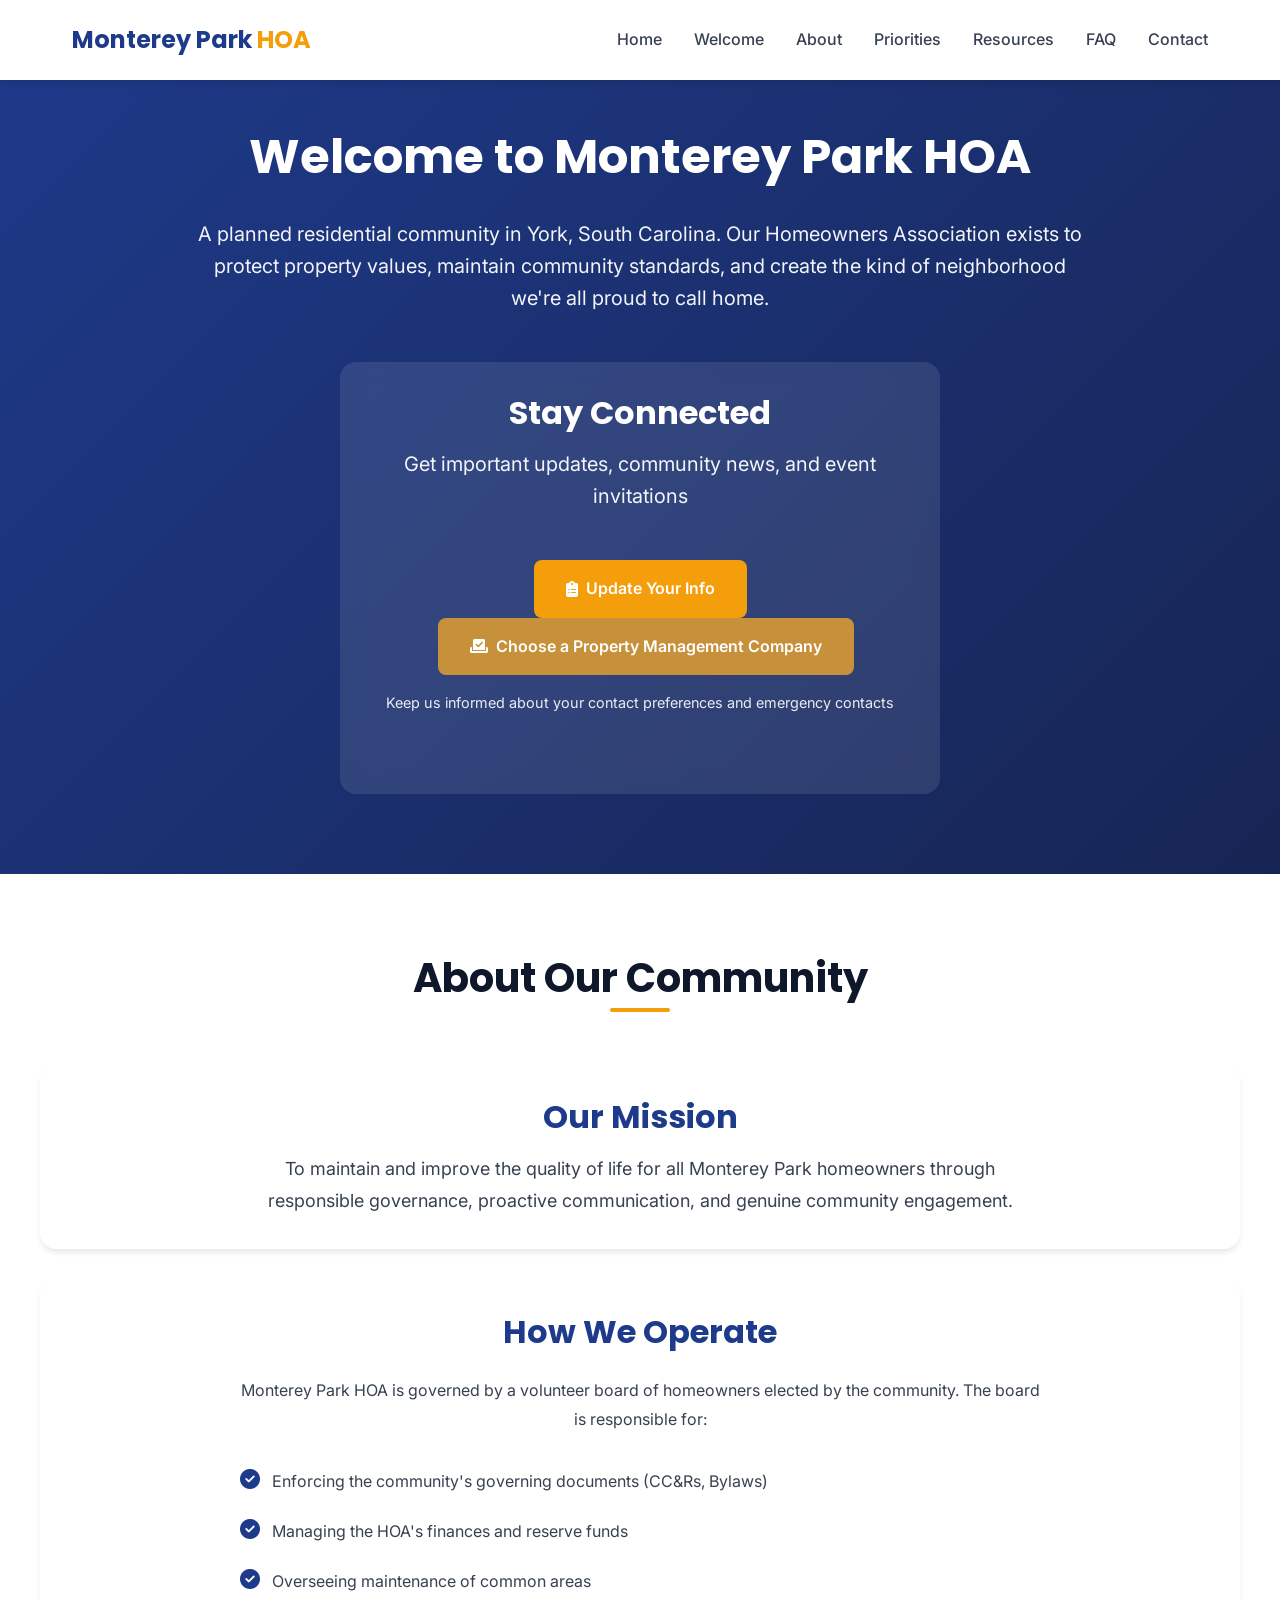
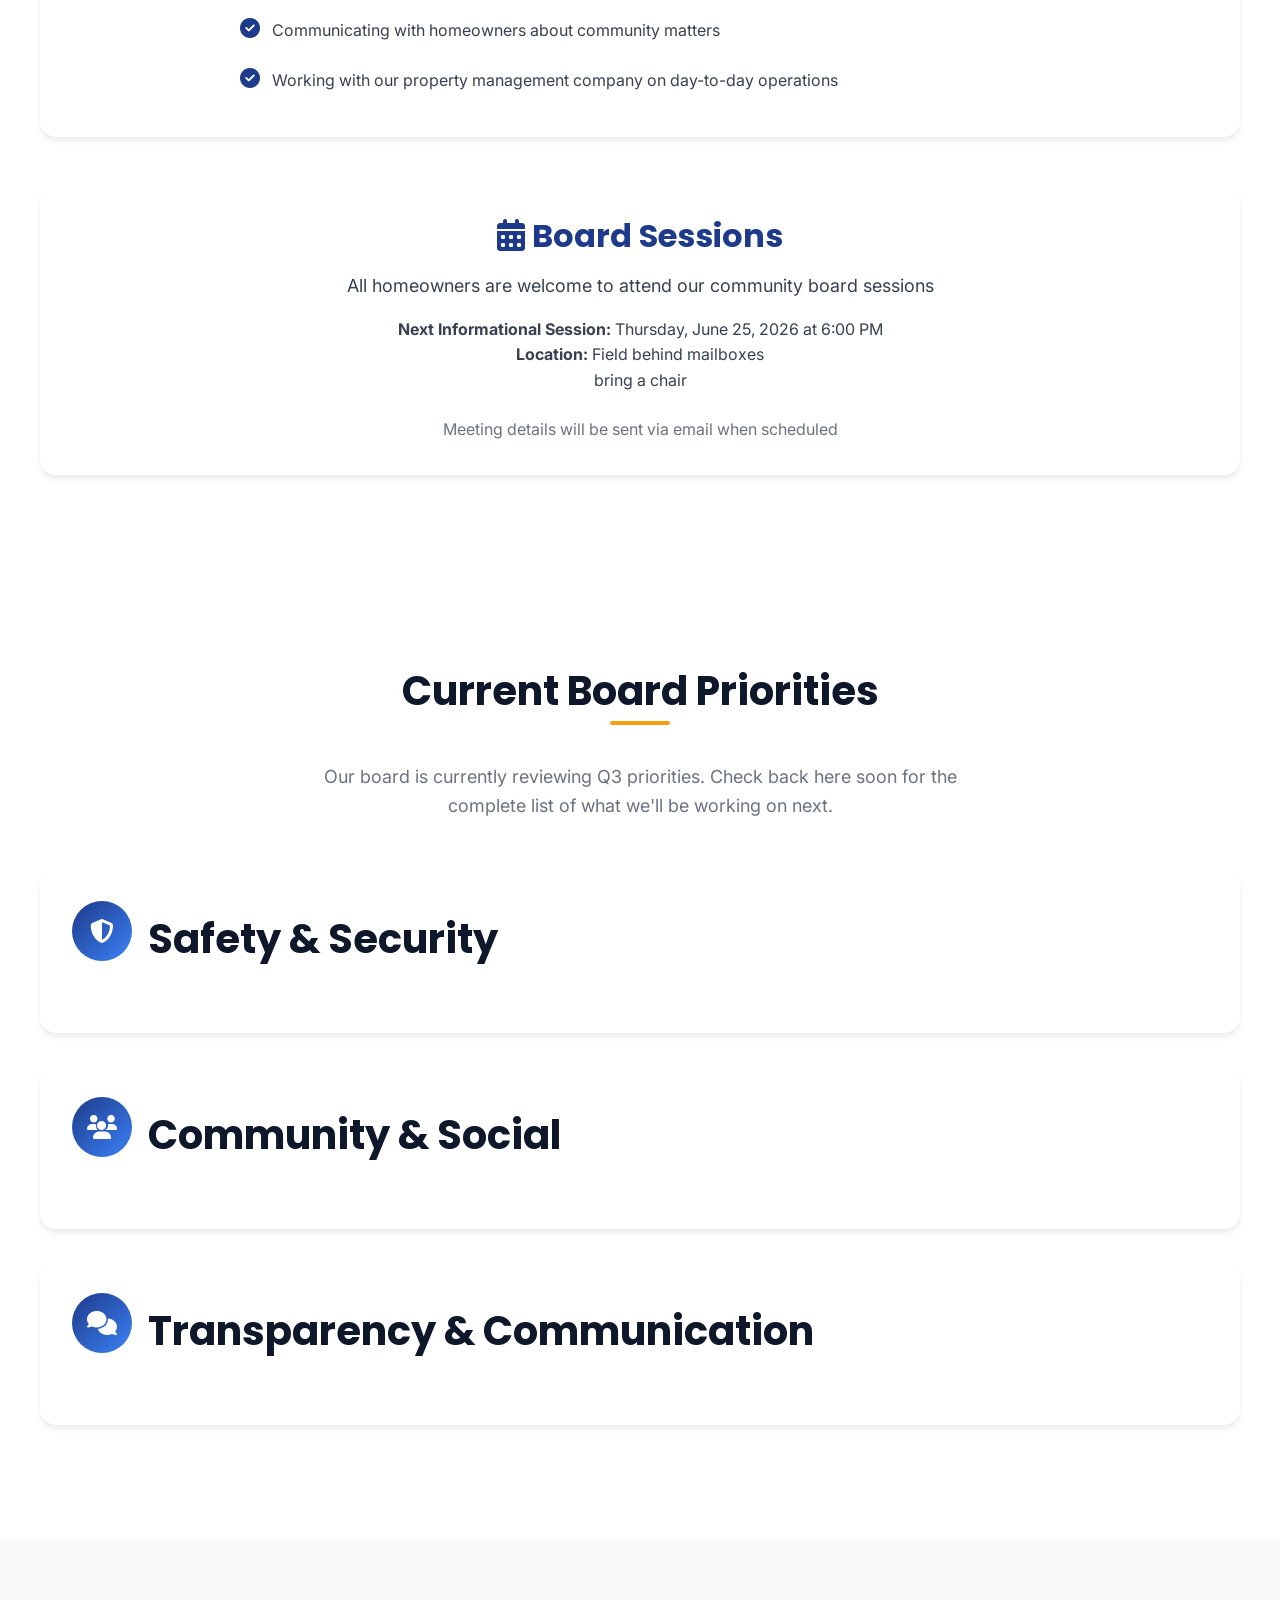
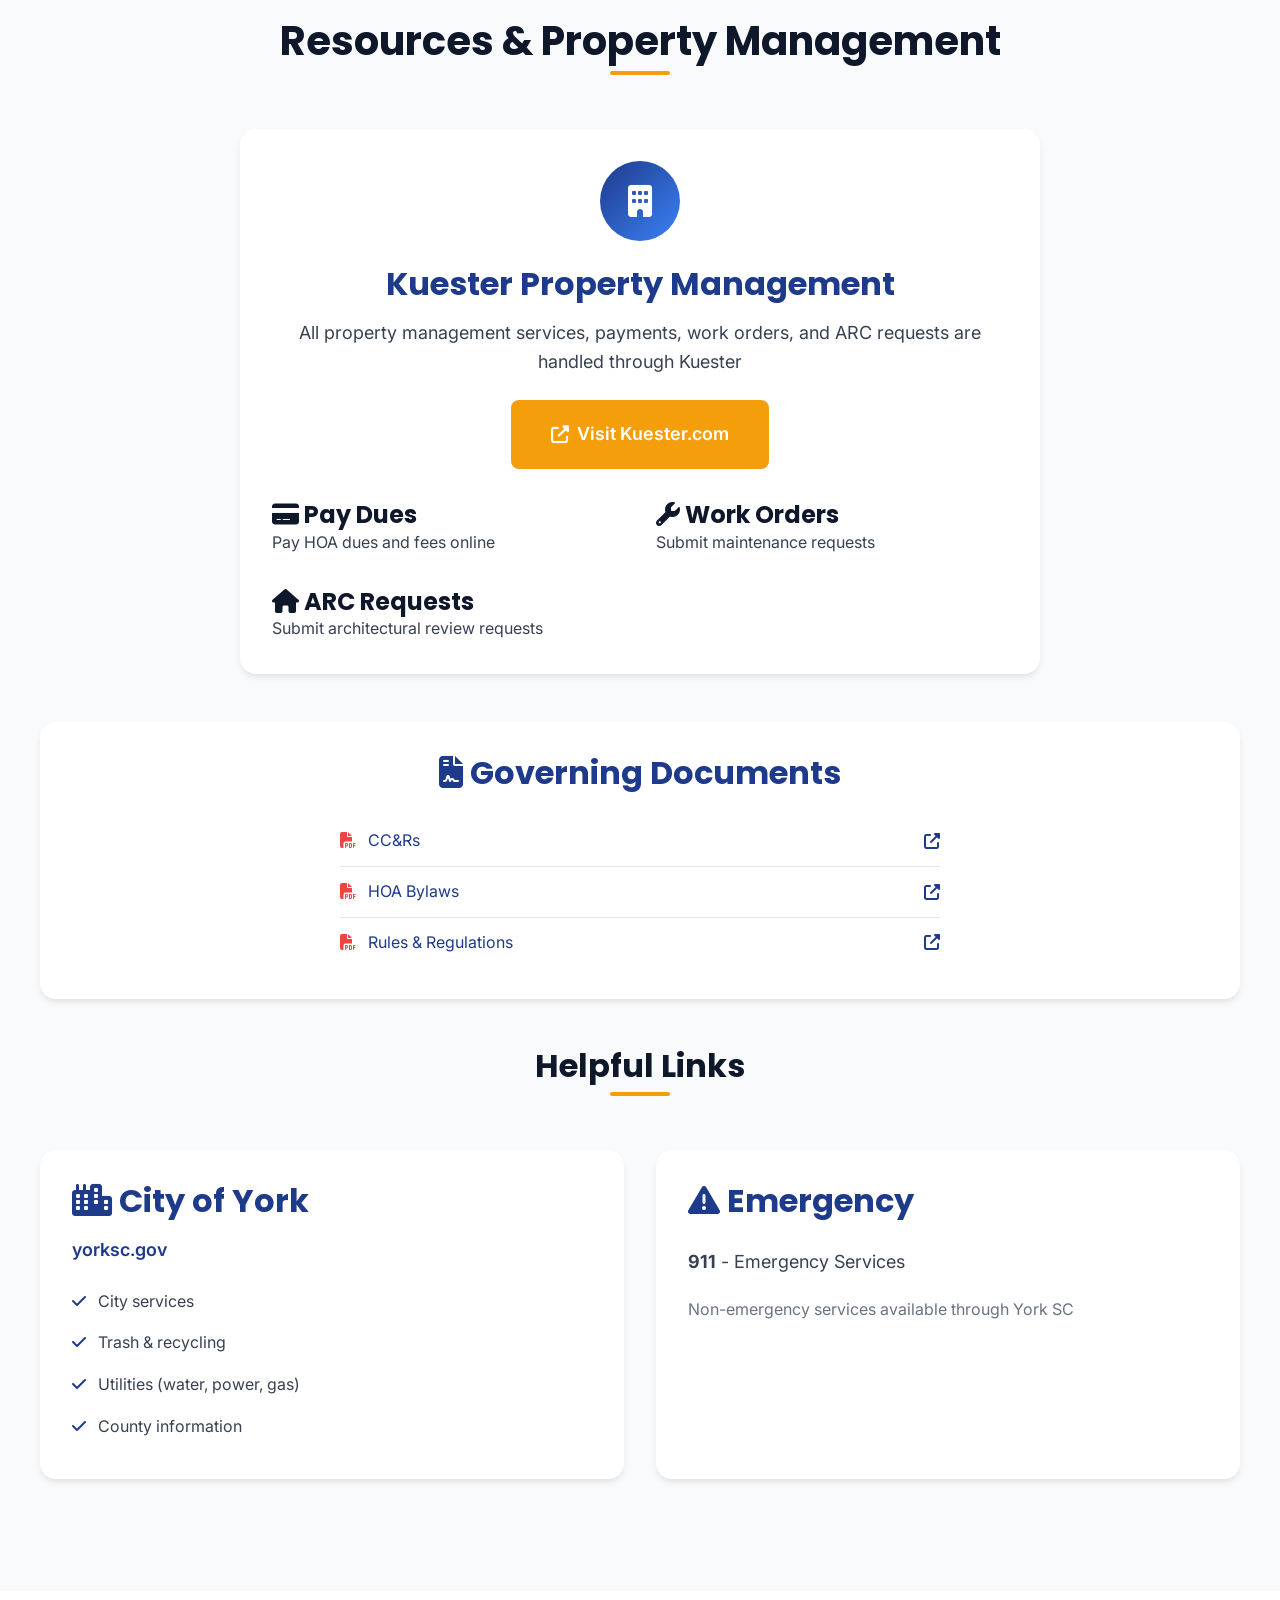
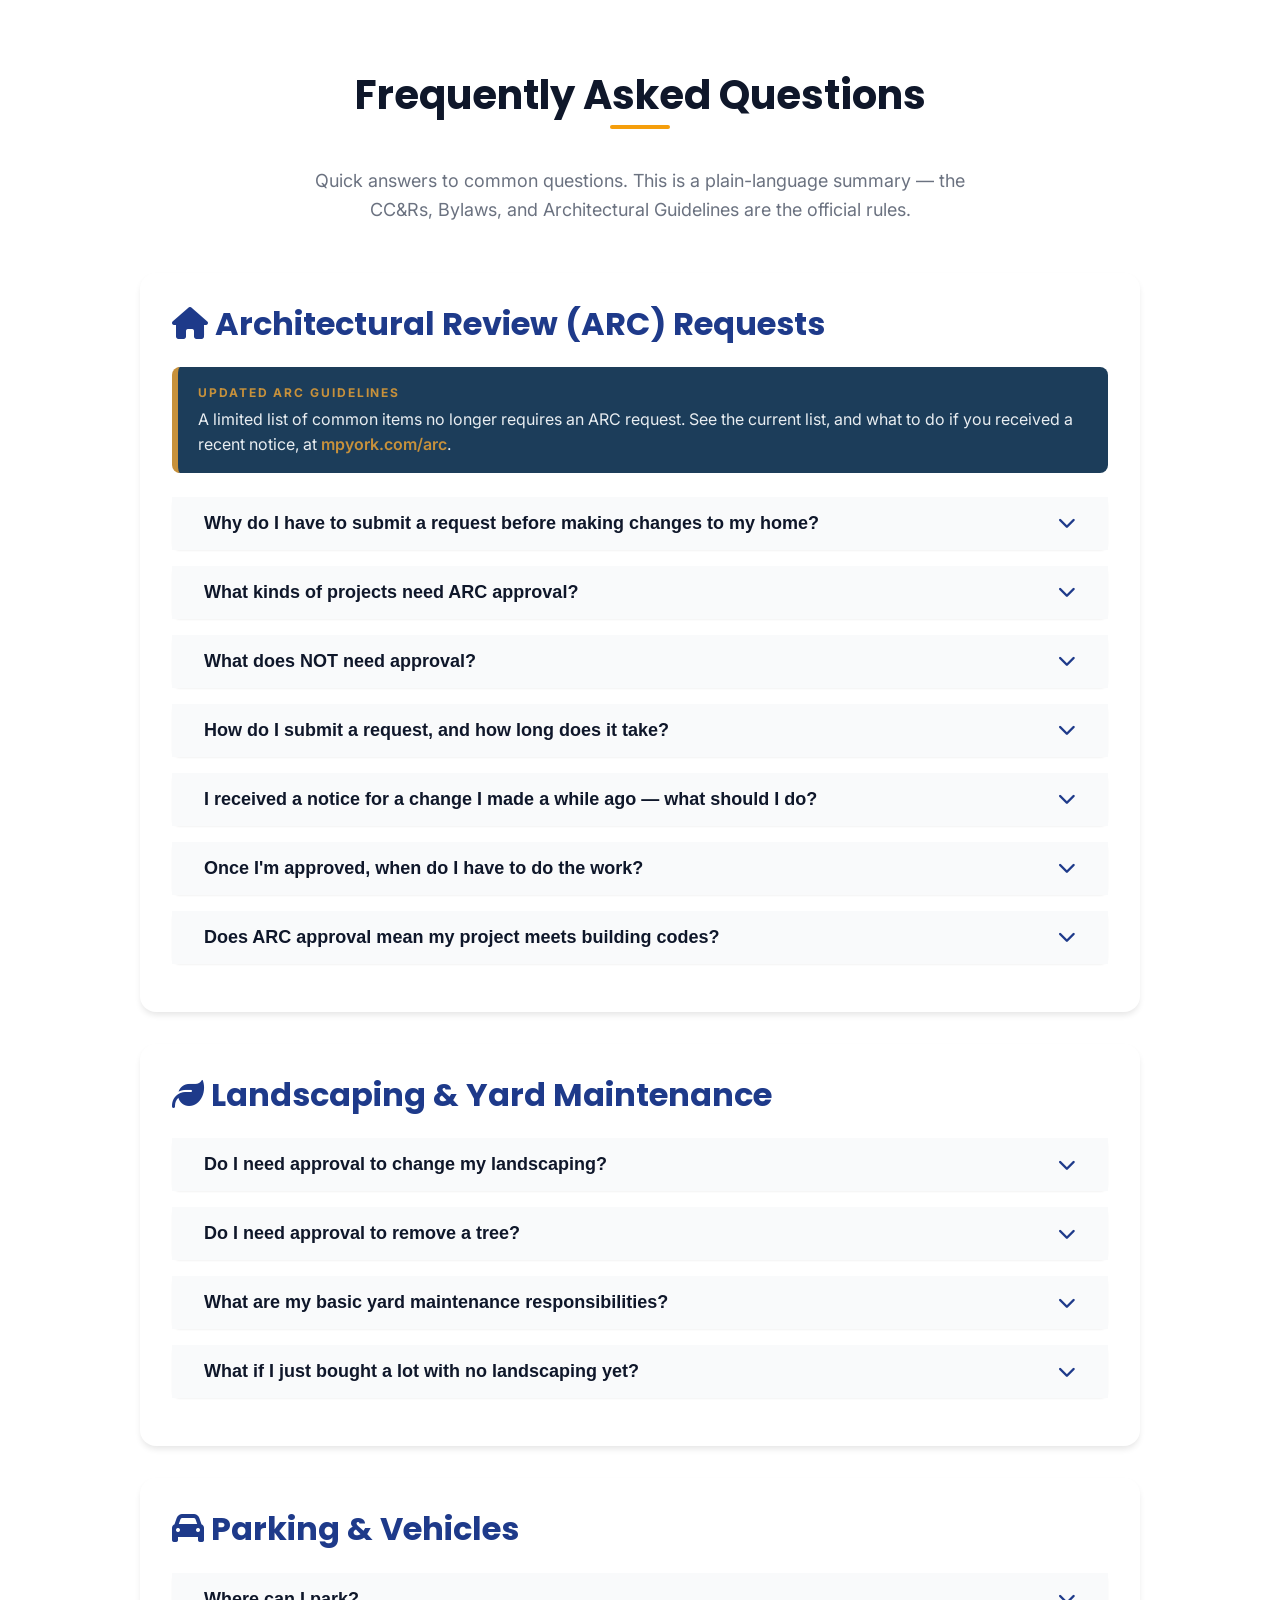
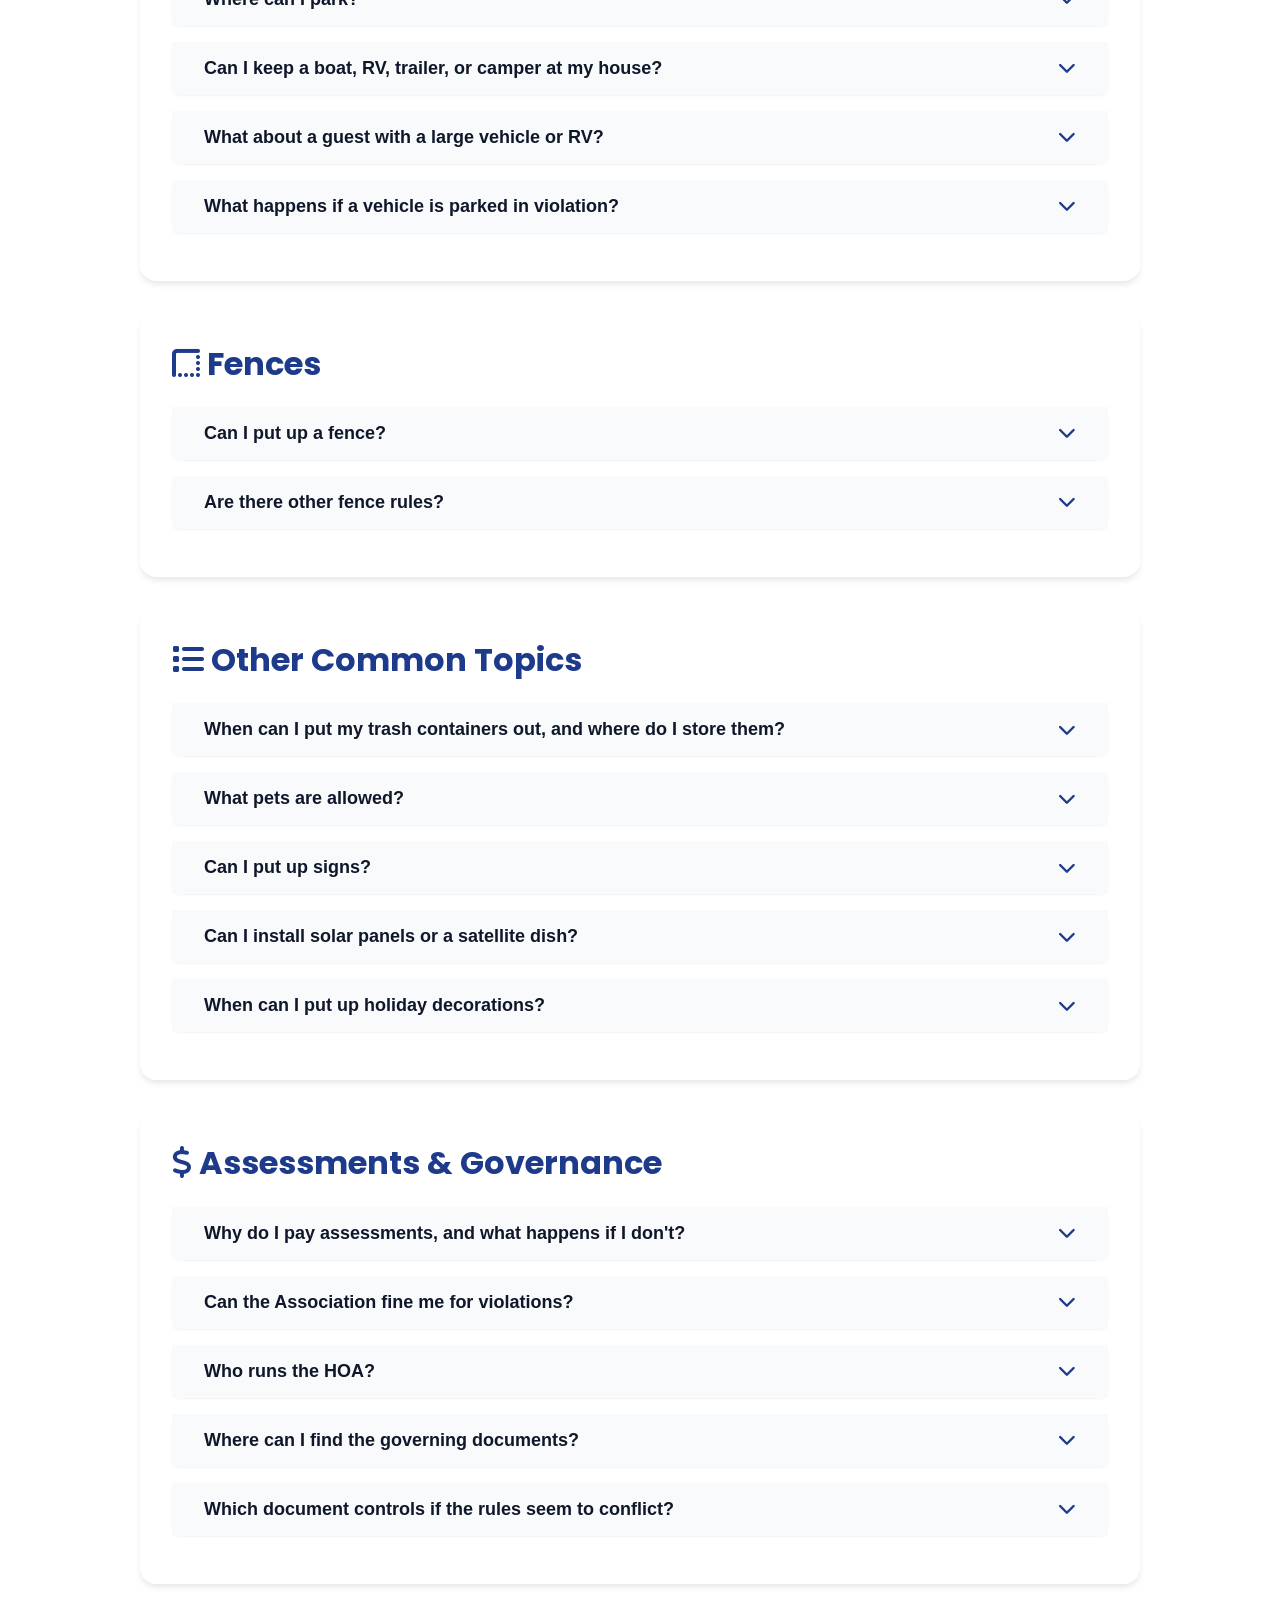
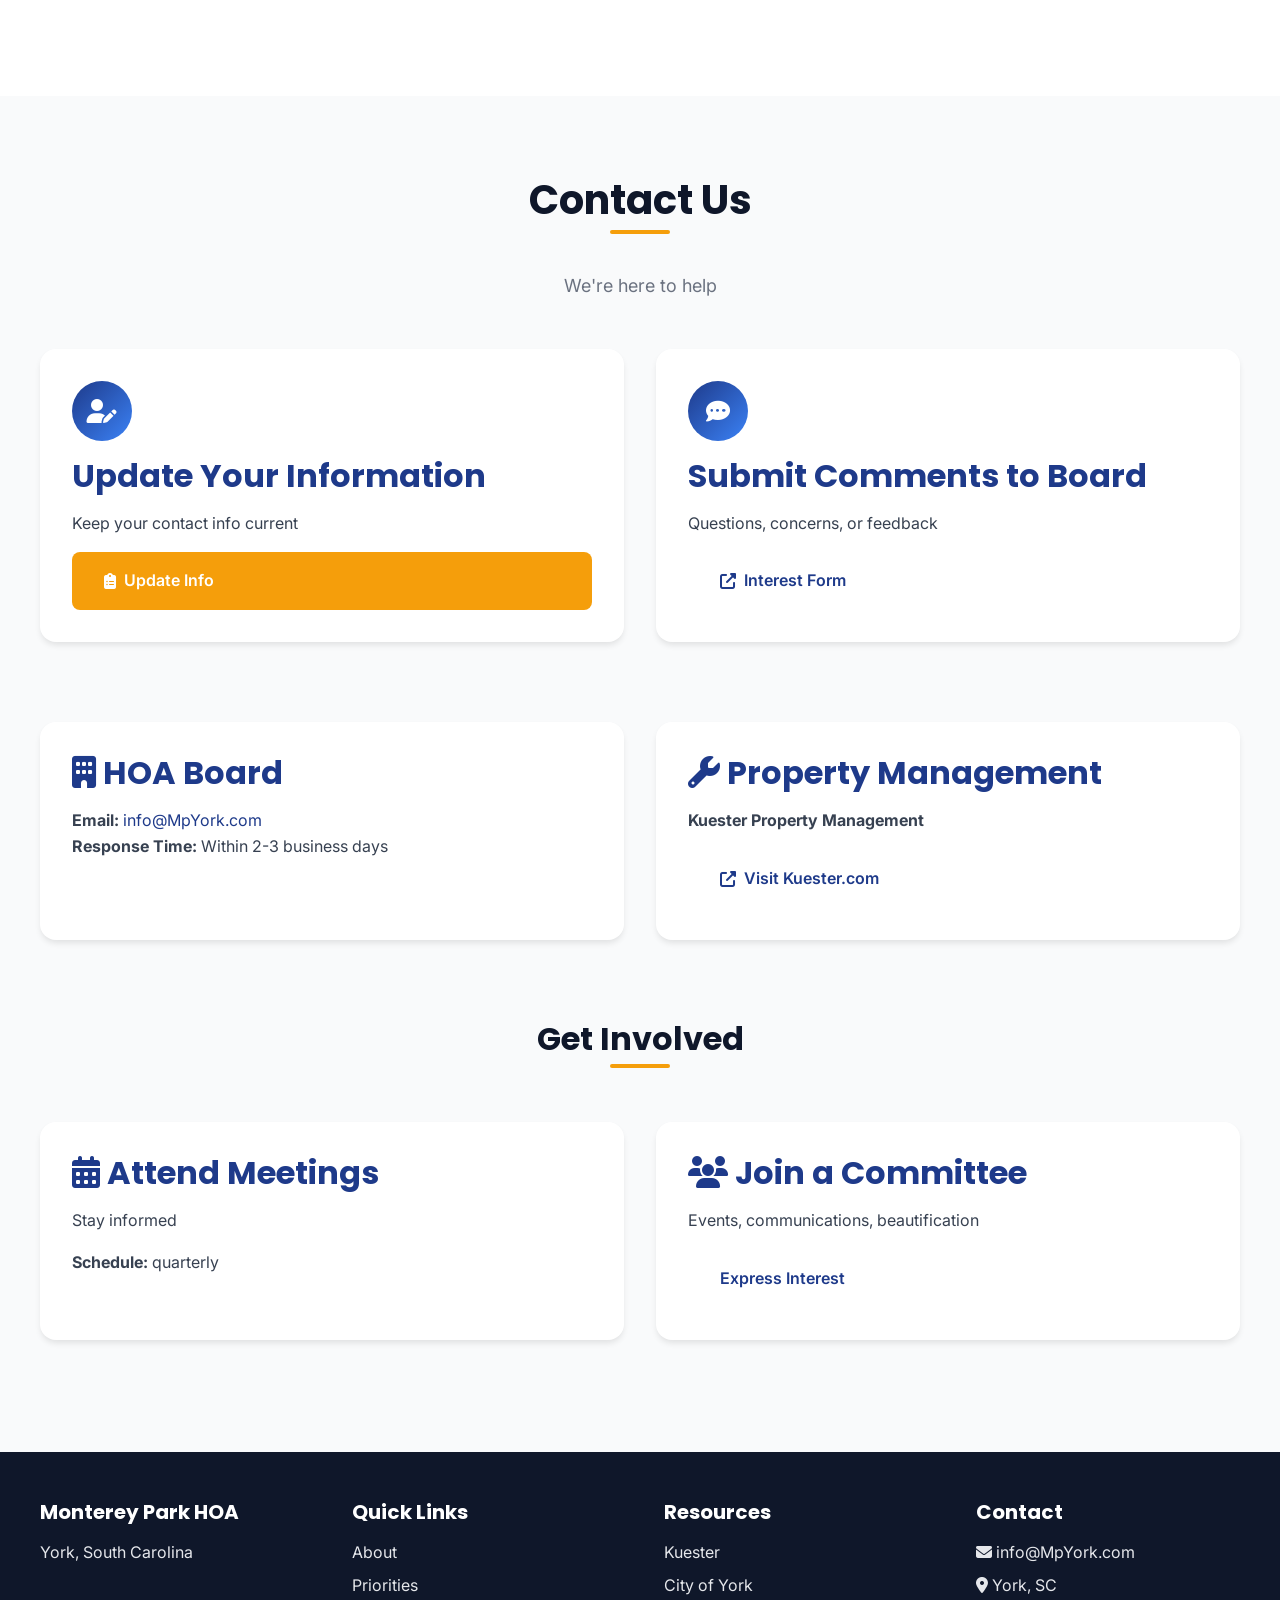
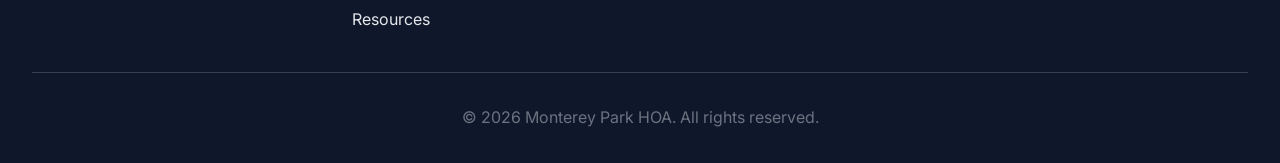
==== index.html @ d05efc4f "Update index.html" ====
<!DOCTYPE html>
<html lang="en">
<head>
  <meta charset="UTF-8">
  <meta name="viewport" content="width=device-width, initial-scale=1.0">
  <meta name="description" content="Monterey Park HOA - A planned residential community in York, South Carolina">
  <title>Monterey Park HOA | York, SC</title>

  <!-- Open Graph / Social Media Meta Tags -->
  <meta property="og:type" content="website">
  <meta property="og:url" content="https://mpyork.com/">
  <meta property="og:title" content="Monterey Park HOA | York, SC">
  <meta property="og:description" content="A planned residential community in York, South Carolina. Our HOA exists to protect property values, maintain community standards, and create the kind of neighborhood we're all proud to call home.">
  <meta property="og:image" content="https://mpyork.com/MPHOA.png">
  <meta property="og:image:width" content="1200">
  <meta property="og:image:height" content="630">

  <!-- Twitter Card Meta Tags -->
  <meta name="twitter:card" content="summary_large_image">
  <meta name="twitter:url" content="https://mpyork.com/">
  <meta name="twitter:title" content="Monterey Park HOA | York, SC">
  <meta name="twitter:description" content="A planned residential community in York, South Carolina">
  <meta name="twitter:image" content="https://mpyork.com/MPHOA.png">

  <link rel="preconnect" href="https://fonts.googleapis.com">
  <link rel="preconnect" href="https://fonts.gstatic.com" crossorigin>
  <link href="https://fonts.googleapis.com/css2?family=Inter:wght@400;500;600;700&family=Poppins:wght@600;700;800&display=swap" rel="stylesheet">
  <link rel="stylesheet" href="https://cdnjs.cloudflare.com/ajax/libs/font-awesome/6.5.1/css/all.min.css">
  <link rel="stylesheet" href="https://unpkg.com/aos@2.3.4/dist/aos.css">
  <link rel="stylesheet" href="style.css">

  <!-- Anti-Scraping Meta Tags -->
  <meta name="robots" content="noindex, nofollow, noarchive, nosnippet">
  <meta name="googlebot" content="noindex, nofollow">
  <meta name="bingbot" content="noindex, nofollow">
</head>
<body>

  <nav class="navbar">
    <div class="nav-container">
      <a href="#home" class="logo">Monterey Park <span>HOA</span></a>
      <ul class="nav-menu">
        <li><a href="#home">Home</a></li>
        <li><a href="welcome.html">Welcome</a></li>
        <li><a href="#about">About</a></li>
        <li><a href="#priorities">Priorities</a></li>
        <li><a href="#resources">Resources</a></li>
        <li><a href="#faq">FAQ</a></li>
        <li><a href="#contact">Contact</a></li>
      </ul>
      <button class="nav-toggle"><i class="fas fa-bars"></i></button>
    </div>
  </nav>

  <section id="home" class="hero">
    <div class="hero-content" data-aos="fade-up">
      <h1>Welcome to Monterey Park HOA</h1>
      <p>A planned residential community in York, South Carolina. Our Homeowners Association exists to protect property values, maintain community standards, and create the kind of neighborhood we're all proud to call home.</p>

      <div class="email-capture" data-aos="fade-up" data-aos-delay="200">
        <h3>Stay Connected</h3>
        <p>Get important updates, community news, and event invitations</p>
        <div style="text-align: center;">
          <a href="https://form.jotform.com/261346454128154" target="_blank" rel="noopener noreferrer" class="btn btn-primary" style="display: inline-flex;">
            <i class="fas fa-clipboard-list"></i> Update Your Info
          </a>

          <!-- ============================================================= -->
          <!-- VOTE NOW BUTTON — COMMENTED OUT UNTIL THE VOTE OPENS.          -->
          <!--                                                               -->
          <!-- TO TURN IT ON MANUALLY: delete the opening "<!--" on the      -->
          <!-- next line and the closing "-->
          <!-- <a> button becomes live.                                      -->
          <!--                                                               -->
          <!-- OR leave it commented and use the automatic timed reveal      -->
          <!-- (see the <script> block lower in this section) — set the      -->
          <!-- date there and the button appears on its own.                 -->
          <!-- ============================================================= -->
          <!--
          <a href="pm.html" id="voteNowBtn" class="btn btn-primary" style="display: inline-flex; margin-left: 0.75rem; background: #C7913B; border-color: #C7913B;">
            <i class="fas fa-check-to-slot"></i> Choose a Property Management Company
          </a>
          -->

          <!-- Hidden placeholder used by the optional timed reveal below.
               It stays display:none until the target date/time passes. -->
          <a href="pm.html" id="voteNowAuto" class="btn btn-primary" style="display: none; margin-left: 0.75rem; background: #C7913B; border-color: #C7913B;">
            <i class="fas fa-check-to-slot"></i> Choose a Property Management Company
          </a>

          <p style="font-size: 0.9rem; margin-top: 1rem; opacity: 0.9;">
            Keep us informed about your contact preferences and emergency contacts
          </p>
        </div>
      </div>
    </div>
  </section>

  <section id="about" class="section">
    <div class="container">
      <div class="section-header" data-aos="fade-up">
        <h2 class="section-title">About Our Community</h2>
      </div>

      <div class="card" data-aos="fade-up">
        <h3 style="text-align: center; margin-bottom: 1rem;">Our Mission</h3>
        <p style="font-size: 1.125rem; line-height: 1.8; text-align: center; max-width: 800px; margin: 0 auto;">
          To maintain and improve the quality of life for all Monterey Park homeowners through
          responsible governance, proactive communication, and genuine community engagement.
        </p>
      </div>

      <div class="card" data-aos="fade-up" data-aos-delay="100" style="margin-top: 2rem;">
        <h3 style="text-align: center; margin-bottom: 1.5rem;">How We Operate</h3>
        <p style="max-width: 800px; margin: 0 auto; line-height: 1.8; text-align: center;">
          Monterey Park HOA is governed by a volunteer board of homeowners elected by the community.
          The board is responsible for:
        </p>
        <ul style="max-width: 800px; margin: 1.5rem auto 0; list-style: none; padding: 0;">
          <li style="padding: 0.75rem 0; padding-left: 2rem; position: relative; line-height: 1.6;">
            <i class="fas fa-check-circle" style="position: absolute; left: 0; color: var(--primary-blue); font-size: 1.25rem;"></i>
            Enforcing the community's governing documents (CC&Rs, Bylaws)
          </li>
          <li style="padding: 0.75rem 0; padding-left: 2rem; position: relative; line-height: 1.6;">
            <i class="fas fa-check-circle" style="position: absolute; left: 0; color: var(--primary-blue); font-size: 1.25rem;"></i>
            Managing the HOA's finances and reserve funds
          </li>
          <li style="padding: 0.75rem 0; padding-left: 2rem; position: relative; line-height: 1.6;">
            <i class="fas fa-check-circle" style="position: absolute; left: 0; color: var(--primary-blue); font-size: 1.25rem;"></i>
            Overseeing maintenance of common areas
          </li>
          <li style="padding: 0.75rem 0; padding-left: 2rem; position: relative; line-height: 1.6;">
            <i class="fas fa-check-circle" style="position: absolute; left: 0; color: var(--primary-blue); font-size: 1.25rem;"></i>
            Communicating with homeowners about community matters
          </li>
          <li style="padding: 0.75rem 0; padding-left: 2rem; position: relative; line-height: 1.6;">
            <i class="fas fa-check-circle" style="position: absolute; left: 0; color: var(--primary-blue); font-size: 1.25rem;"></i>
            Working with our property management company on day-to-day operations
          </li>
        </ul>
      </div>

      <div class="card" data-aos="fade-up" style="margin-top: 3rem; text-align: center;">
        <h3><i class="fas fa-calendar-alt"></i> Board Sessions</h3>
        <p style="font-size: 1.125rem; margin: 1rem 0;">All homeowners are welcome to attend our community board sessions</p>
        <p><strong>Next Informational Session:</strong> Thursday, June 25, 2026 at 6:00 PM</p>
        <p><strong>Location:</strong> Field behind mailboxes</p>
        <p>bring a chair</p>
        <p style="margin-top: 1.5rem; color: var(--gray-medium);">
          Meeting details will be sent via email when scheduled
        </p>
      </div>
    </div>
  </section>


  <section id="priorities" class="section">
    <div class="container">
      <div class="section-header" data-aos="fade-up">
        <h2 class="section-title">Current Board Priorities</h2>
        <p class="section-subtitle">Our board is currently reviewing Q3 priorities. Check back here soon for the complete list of what we'll be working on next.</p>
      </div>

      <div class="card" data-aos="fade-up" style="margin-bottom: 2rem;">
        <div style="display: flex; align-items: center; gap: 1rem; margin-bottom: 1.5rem; flex-wrap: wrap;">
          <div class="pillar-icon" style="width: 60px; height: 60px; font-size: 1.5rem;">
            <i class="fas fa-shield-alt"></i>
          </div>
          <h2 style="margin: 0;">Safety &amp; Security</h2>
        </div>

        <!-- Priority boxes hidden until June 15th
        <div class="grid-2">
          <div style="padding: 1rem; background: var(--gray-lighter); border-radius: var(--border-radius); margin-bottom: 1rem;">
            <div style="display: flex; justify-content: space-between; align-items: center; margin-bottom: 0.5rem; flex-wrap: wrap; gap: 0.5rem;">
              <h4 style="margin: 0;">Traffic Speed Enforcement</h4>
              <span style="background: var(--success-green); color: white; padding: 0.25rem 0.75rem; border-radius: 20px; font-size: 0.875rem; font-weight: 600;">In Progress</span>
            </div>
            <p style="margin-bottom: 0.5rem; color: var(--gray-medium);">Working with local authorities on speed monitoring and enforcement measures</p>
          </div>

          <div style="padding: 1rem; background: var(--gray-lighter); border-radius: var(--border-radius); margin-bottom: 1rem;">
            <div style="display: flex; justify-content: space-between; align-items: center; margin-bottom: 0.5rem; flex-wrap: wrap; gap: 0.5rem;">
              <h4 style="margin: 0;">Text Alert System</h4>
              <span style="background: var(--primary-blue); color: white; padding: 0.25rem 0.75rem; border-radius: 20px; font-size: 0.875rem; font-weight: 600;">Planned</span>
            </div>
            <p style="margin-bottom: 0.5rem; color: var(--gray-medium);">Implementing text alert system for community notifications</p>
          </div>

          <div style="padding: 1rem; background: var(--gray-lighter); border-radius: var(--border-radius); margin-bottom: 1rem;">
            <div style="display: flex; justify-content: space-between; align-items: center; margin-bottom: 0.5rem; flex-wrap: wrap; gap: 0.5rem;">
              <h4 style="margin: 0;">Entrance Lighting</h4>
              <span style="background: var(--success-green); color: white; padding: 0.25rem 0.75rem; border-radius: 20px; font-size: 0.875rem; font-weight: 600;">In Progress</span>
            </div>
            <p style="margin-bottom: 0.5rem; color: var(--gray-medium);">Working with vendors to upgrade the pillar lights at the entrances</p>
          </div>
        </div>
        -->
      </div>

      <div class="card" data-aos="fade-up" data-aos-delay="100" style="margin-bottom: 2rem;">
        <div style="display: flex; align-items: center; gap: 1rem; margin-bottom: 1.5rem; flex-wrap: wrap;">
          <div class="pillar-icon" style="width: 60px; height: 60px; font-size: 1.5rem;">
            <i class="fas fa-users"></i>
          </div>
          <h2 style="margin: 0;">Community &amp; Social</h2>
        </div>

        <!-- Priority boxes hidden until June 15th
        <div class="grid-2">
          <div style="padding: 1rem; background: var(--gray-lighter); border-radius: var(--border-radius); margin-bottom: 1rem;">
            <div style="display: flex; justify-content: space-between; align-items: center; margin-bottom: 0.5rem; flex-wrap: wrap; gap: 0.5rem;">
              <h4 style="margin: 0;">Community Events</h4>
              <span style="background: var(--success-green); color: white; padding: 0.25rem 0.75rem; border-radius: 20px; font-size: 0.875rem; font-weight: 600;">In Progress</span>
            </div>
            <p style="margin-bottom: 0.5rem; color: var(--gray-medium);">Planning neighborhood gatherings and social events</p>
          </div>

          <div style="padding: 1rem; background: var(--gray-lighter); border-radius: var(--border-radius); margin-bottom: 1rem;">
            <div style="display: flex; justify-content: space-between; align-items: center; margin-bottom: 0.5rem; flex-wrap: wrap; gap: 0.5rem;">
              <h4 style="margin: 0;">Neighbor Welcome Packets</h4>
              <span style="background: var(--primary-blue); color: white; padding: 0.25rem 0.75rem; border-radius: 20px; font-size: 0.875rem; font-weight: 600;">Planned</span>
            </div>
            <p style="margin-bottom: 0.5rem; color: var(--gray-medium);">Creating welcome packets for new residents</p>
          </div>
        </div>
        -->
      </div>

      <div class="card" data-aos="fade-up" data-aos-delay="200">
        <div style="display: flex; align-items: center; gap: 1rem; margin-bottom: 1.5rem; flex-wrap: wrap;">
          <div class="pillar-icon" style="width: 60px; height: 60px; font-size: 1.5rem;">
            <i class="fas fa-comments"></i>
          </div>
          <h2 style="margin: 0;">Transparency &amp; Communication</h2>
        </div>

        <!-- Priority boxes hidden until June 15th
        <div class="grid-2">
          <div style="padding: 1rem; background: var(--gray-lighter); border-radius: var(--border-radius); margin-bottom: 1rem;">
            <div style="display: flex; justify-content: space-between; align-items: center; margin-bottom: 0.5rem; flex-wrap: wrap; gap: 0.5rem;">
              <h4 style="margin: 0;">New HOA Website</h4>
              <span style="background: var(--success-green); color: white; padding: 0.25rem 0.75rem; border-radius: 20px; font-size: 0.875rem; font-weight: 600;">In Progress</span>
            </div>
            <p style="margin-bottom: 0.5rem; color: var(--gray-medium);">Launching new website with resources and community updates</p>
          </div>

          <div style="padding: 1rem; background: var(--gray-lighter); border-radius: var(--border-radius); margin-bottom: 1rem;">
            <div style="display: flex; justify-content: space-between; align-items: center; margin-bottom: 0.5rem; flex-wrap: wrap; gap: 0.5rem;">
              <h4 style="margin: 0;">Email Updates</h4>
              <span style="background: var(--success-green); color: white; padding: 0.25rem 0.75rem; border-radius: 20px; font-size: 0.875rem; font-weight: 600;">In Progress</span>
            </div>
            <p style="margin-bottom: 0.5rem; color: var(--gray-medium);">Regular email updates with community news and board decisions</p>
          </div>
        </div>
        -->
      </div>
    </div>
  </section>

  <section id="resources" class="section bg-light">
    <div class="container">
      <div class="section-header" data-aos="fade-up">
        <h2 class="section-title">Resources &amp; Property Management</h2>
      </div>

      <div class="card" data-aos="fade-up" style="text-align: center; max-width: 800px; margin: 0 auto 3rem;">
        <div class="pillar-icon" style="width: 80px; height: 80px; font-size: 2rem; margin: 0 auto 1.5rem;">
          <i class="fas fa-building"></i>
        </div>
        <h3>Kuester Property Management</h3>
        <p style="font-size: 1.125rem; margin-bottom: 1.5rem;">
          All property management services, payments, work orders, and ARC requests are handled through Kuester
        </p>
        <a href="https://Kuester.com" target="_blank" rel="noopener noreferrer" class="btn btn-primary btn-lg">
          <i class="fas fa-external-link-alt"></i> Visit Kuester.com
        </a>

        <div class="grid-3" style="margin-top: 2rem; text-align: left;">
          <div>
            <h4><i class="fas fa-credit-card"></i> Pay Dues</h4>
            <p>Pay HOA dues and fees online</p>
          </div>
          <div>
            <h4><i class="fas fa-wrench"></i> Work Orders</h4>
            <p>Submit maintenance requests</p>
          </div>
          <div>
            <h4><i class="fas fa-home"></i> ARC Requests</h4>
            <p>Submit architectural review requests</p>
          </div>
        </div>
      </div>

      <div class="card" data-aos="fade-up" data-aos-delay="100">
        <h3 style="text-align: center; margin-bottom: 1.5rem;"><i class="fas fa-file-contract"></i> Governing Documents</h3>
        <ul style="list-style: none; padding: 0; max-width: 600px; margin: 0 auto;">
          <li style="padding: 0.75rem 0; border-bottom: 1px solid var(--gray-light);">
            <a href="https://kmg.cincwebaxis.com/montereypark806/documents/" target="_blank" rel="noopener noreferrer" style="display: flex; justify-content: space-between; align-items: center;">
              <span><i class="fas fa-file-pdf" style="color: var(--alert-red); margin-right: 0.5rem;"></i> CC&amp;Rs</span>
              <i class="fas fa-external-link-alt"></i>
            </a>
          </li>
          <li style="padding: 0.75rem 0; border-bottom: 1px solid var(--gray-light);">
            <a href="https://kmg.cincwebaxis.com/montereypark806/documents/" target="_blank" rel="noopener noreferrer" style="display: flex; justify-content: space-between; align-items: center;">
              <span><i class="fas fa-file-pdf" style="color: var(--alert-red); margin-right: 0.5rem;"></i> HOA Bylaws</span>
              <i class="fas fa-external-link-alt"></i>
            </a>
          </li>
          <li style="padding: 0.75rem 0;">
            <a href="https://kmg.cincwebaxis.com/montereypark806/documents/" target="_blank" rel="noopener noreferrer" style="display: flex; justify-content: space-between; align-items: center;">
              <span><i class="fas fa-file-pdf" style="color: var(--alert-red); margin-right: 0.5rem;"></i> Rules &amp; Regulations</span>
              <i class="fas fa-external-link-alt"></i>
            </a>
          </li>
        </ul>
      </div>

      <div class="section-header" style="margin-top: 3rem;" data-aos="fade-up">
        <h3 class="section-title" style="font-size: 2rem;">Helpful Links</h3>
      </div>

      <div class="grid-2">
        <div class="card" data-aos="fade-up">
          <h3><i class="fas fa-city"></i> City of York</h3>
          <p><a href="https://yorksc.gov" target="_blank" rel="noopener noreferrer" style="font-size: 1.125rem; font-weight: 600;">yorksc.gov</a></p>
          <ul style="list-style: none; padding: 0; margin-top: 1rem;">
            <li style="padding: 0.5rem 0;"><i class="fas fa-check" style="color: var(--primary-blue); margin-right: 0.5rem;"></i> City services</li>
            <li style="padding: 0.5rem 0;"><i class="fas fa-check" style="color: var(--primary-blue); margin-right: 0.5rem;"></i> Trash &amp; recycling</li>
            <li style="padding: 0.5rem 0;"><i class="fas fa-check" style="color: var(--primary-blue); margin-right: 0.5rem;"></i> Utilities (water, power, gas)</li>
            <li style="padding: 0.5rem 0;"><i class="fas fa-check" style="color: var(--primary-blue); margin-right: 0.5rem;"></i> County information</li>
          </ul>
        </div>

        <div class="card" data-aos="fade-up" data-aos-delay="100">
          <h3><i class="fas fa-exclamation-triangle"></i> Emergency</h3>
          <ul style="list-style: none; padding: 0; margin-top: 1rem;">
            <li style="padding: 0.75rem 0; font-size: 1.125rem;"><strong>911</strong> - Emergency Services</li>
            <li style="padding: 0.5rem 0; color: var(--gray-medium);">Non-emergency services available through York SC</li>
          </ul>
        </div>
      </div>
    </div>
  </section>

  <section id="faq" class="section">
    <div class="container" style="max-width: 1000px;">
      <div class="section-header" data-aos="fade-up">
        <h2 class="section-title">Frequently Asked Questions</h2>
        <p class="section-subtitle">Quick answers to common questions. This is a plain-language summary — the CC&amp;Rs, Bylaws, and Architectural Guidelines are the official rules.</p>
      </div>

      <!-- ARC Requests -->
      <div class="card" data-aos="fade-up" style="margin-bottom: 2rem;">
        <h3 style="color: var(--primary-blue); margin-bottom: 1.5rem;"><i class="fas fa-home"></i> Architectural Review (ARC) Requests</h3>

        <!-- Banner: pointer to updated ARC guidelines -->
        <div style="background: #1C3D5A; border-left: 6px solid #C7913B; color: #fff; border-radius: 8px; padding: 1rem 1.25rem; margin-bottom: 1.5rem;">
          <p style="margin: 0 0 0.3rem; font-size: 0.75rem; letter-spacing: 0.16em; text-transform: uppercase; color: #C7913B; font-weight: 700;">Updated ARC Guidelines</p>
          <p style="margin: 0; color: #e8edf1; line-height: 1.55;">A limited list of common items no longer requires an ARC request. See the current list, and what to do if you received a recent notice, at <a href="arc.html" style="color: #C7913B; font-weight: 600; text-decoration: none;">mpyork.com/arc</a>.</p>
        </div>

        <div class="faq-item">
          <button class="faq-question">
            Why do I have to submit a request before making changes to my home?
            <i class="fas fa-chevron-down"></i>
          </button>
          <div class="faq-answer">
            <p>The CC&amp;Rs require prior written approval from the Architectural Committee for almost any exterior change to your lot or home. The purpose is to keep the neighborhood looking consistent and to protect everyone's property values — a change that looks fine to one owner may clash with surrounding homes. Approval helps make sure work is compatible in style, scale, color, and materials with nearby properties. <strong>Bottom line:</strong> if it changes the exterior appearance, assume you need approval first.</p>
          </div>
        </div>

        <div class="faq-item">
          <button class="faq-question">
            What kinds of projects need ARC approval?
            <i class="fas fa-chevron-down"></i>
          </button>
          <div class="faq-answer">
            <p>Many do. Common examples include:</p>
            <ul style="margin-top: 0.5rem;">
              <li>Fences, patio covers, decks, gazebos, ramadas</li>
              <li>Driveway extensions, accessory structures and sheds</li>
              <li>Exterior color changes, gutters</li>
              <li>Satellite dishes, screen and security doors</li>
              <li>Pools and spas, play structures, solar panels</li>
              <li>Tree removal and replanting</li>
              <li>Outdoor lighting, any addition or alteration to the home</li>
            </ul>
            <p style="margin-top: 1rem;">A limited list of common maintenance items no longer requires a request. See the current list at <a href="arc.html">mpyork.com/arc</a>.</p>
            <p style="margin-top: 1rem;"><strong>When in doubt, ask the management company before you start.</strong></p>
          </div>
        </div>

        <div class="faq-item">
          <button class="faq-question">
            What does NOT need approval?
            <i class="fas fa-chevron-down"></i>
          </button>
          <div class="faq-answer">
            <p>A limited list of common items does not require an ARC request:</p>
            <ul style="margin-top: 0.5rem;">
              <li>Mulch (any natural wood color, including brown, black, red, and cedar)</li>
              <li>Pine needles, wood chips, nuggets, rocks</li>
              <li>Borders (stone or plastic barriers for landscaping)</li>
              <li>Garbage can covers (solid construction, no holes or lattice, in a solid color matching the siding or another color on the home)</li>
              <li>Planting flowers</li>
              <li>Storm doors that match the house or door color</li>
              <li>Repainting or re-staining in the same existing color</li>
              <li>Roof replacement with the same color and style</li>
              <li>Replacing a broken HVAC unit in the same or substantially the same location</li>
              <li>Removing a dead tree (it is your responsibility to be sure it is actually dead)</li>
            </ul>
            <p style="margin-top: 1rem;"><strong>These items, and only these items, are exempt.</strong> Everything else still requires an ARC request, including all structural and permanent changes. See <a href="arc.html">mpyork.com/arc</a> for the full guidelines.</p>
          </div>
        </div>

        <div class="faq-item">
          <button class="faq-question">
            How do I submit a request, and how long does it take?
            <i class="fas fa-chevron-down"></i>
          </button>
          <div class="faq-answer">
            <p>Contact the management company to get the current architectural guidelines and application form. Your application must describe the work in detail, include any plans or drawings the Committee asks for (such as a plot plan for fences or driveway extensions), and include any applicable review fee.</p>
            <p style="margin-top: 1rem;">The Committee makes a good-faith effort to respond <strong>within 30 days</strong> of receiving a complete application — confirm they actually received your submission.</p>
          </div>
        </div>

        <div class="faq-item">
          <button class="faq-question">
            I received a notice for a change I made a while ago — what should I do?
            <i class="fas fa-chevron-down"></i>
          </button>
          <div class="faq-answer">
            <p style="margin-top: 1rem;">In most cases the fix is simple: submit an ARC request so the change can be reviewed and documented going forward. You generally will not need to undo work that is otherwise consistent with the guidelines. If you believe something was flagged in error, or you have questions, contact the management company and the Board will work through it with you.</p>
          </div>
        </div>

        <div class="faq-item">
          <button class="faq-question">
            Once I'm approved, when do I have to do the work?
            <i class="fas fa-chevron-down"></i>
          </button>
          <div class="faq-answer">
            <p>Start as soon as practical. You should begin and diligently pursue the work <strong>within 60 days of approval</strong>, and all work must be <strong>completed within one year</strong> of the approval date.</p>
          </div>
        </div>

        <div class="faq-item">
          <button class="faq-question">
            Does ARC approval mean my project meets building codes?
            <i class="fas fa-chevron-down"></i>
          </button>
          <div class="faq-answer">
            <p>No. ARC approval is separate from any permits or approvals required by the city, county, state, or federal government. It is your responsibility to obtain those, and an ARC approval does not mean your project complies with zoning or building codes. You're strongly encouraged to consult independent architects or engineers to be sure your work is safe and code-compliant.</p>
          </div>
        </div>
      </div>

      <!-- Landscaping -->
      <div class="card" data-aos="fade-up" data-aos-delay="100" style="margin-bottom: 2rem;">
        <h3 style="color: var(--primary-blue); margin-bottom: 1.5rem;"><i class="fas fa-leaf"></i> Landscaping &amp; Yard Maintenance</h3>

        <div class="faq-item">
          <button class="faq-question">
            Do I need approval to change my landscaping?
            <i class="fas fa-chevron-down"></i>
          </button>
          <div class="faq-answer">
            <p>It depends on what you are changing. Routine landscaping items, including switching between approved materials (mulch, pine needles, wood chips, nuggets, or rocks) and adding stone or plastic borders, no longer require an ARC request. See the full list at <a href="arc.html">mpyork.com/arc</a>.</p>
            <p style="margin-top: 1rem;">Larger landscaping changes still need prior written approval, including front-yard hardscape (patios, walkways, retaining walls, decorative walls, fountains, etc.) and rear-yard hardscape visible from neighboring property.</p>
          </div>
        </div>

        <div class="faq-item">
          <button class="faq-question">
            Do I need approval to remove a tree?
            <i class="fas fa-chevron-down"></i>
          </button>
          <div class="faq-answer">
            <p>You need prior written approval to remove a live tree, unless it's very small — under 2 inches in diameter measured 2 feet above the ground. Dead trees can be removed without approval regardless of size, but it's on you to make sure the tree is actually dead.</p>
          </div>
        </div>

        <div class="faq-item">
          <button class="faq-question">
            What are my basic yard maintenance responsibilities?
            <i class="fas fa-chevron-down"></i>
          </button>
          <div class="faq-answer">
            <p>All landscaping must be kept neat and attractive. At a minimum that means:</p>
            <ul style="margin-top: 0.5rem;">
              <li>Watering, mowing, edging, pruning</li>
              <li>Removing dead or dying plants</li>
              <li>Pulling weeds and noxious grasses</li>
              <li>Removing trash</li>
            </ul>
            <p style="margin-top: 1rem;">Owners are also responsible for maintaining the strip between their lot and the street curb.</p>
          </div>
        </div>

        <div class="faq-item">
          <button class="faq-question">
            What if I just bought a lot with no landscaping yet?
            <i class="fas fa-chevron-down"></i>
          </button>
          <div class="faq-answer">
            <p>If landscaping wasn't installed by the builder, you have <strong>120 days</strong> after becoming the owner to install landscaping and irrigation according to approved plans. Until then, the visible portion of your lot must be kept weed-free. If an owner doesn't landscape in time, the Association can do it and bill the owner.</p>
          </div>
        </div>
      </div>

      <!-- Parking & Vehicles -->
      <div class="card" data-aos="fade-up" data-aos-delay="200" style="margin-bottom: 2rem;">
        <h3 style="color: var(--primary-blue); margin-bottom: 1.5rem;"><i class="fas fa-car"></i> Parking &amp; Vehicles</h3>

        <div class="faq-item">
          <button class="faq-question">
            Where can I park?
            <i class="fas fa-chevron-down"></i>
          </button>
          <div class="faq-answer">
            <p>Park in your garage or on your own driveway. Parking in the front yard (other than the driveway) is prohibited, and parking on the street within the community is generally prohibited. Vehicles too large to fit on a driveway may park on the street directly in front of the owner's lot during daylight hours only — at night they must be in the garage or off the property. No vehicle may block a sidewalk.</p>
          </div>
        </div>

        <div class="faq-item">
          <button class="faq-question">
            Can I keep a boat, RV, trailer, or camper at my house?
            <i class="fas fa-chevron-down"></i>
          </button>
          <div class="faq-answer">
            <p>Not where it's visible. Boats, campers, RVs, ATVs, trailers, tractors, and mowers can't be regularly parked on the street, and on a lot they must be kept in an enclosed garage or screened out of sight. Larger vehicles (over 23 feet long, or over 7 feet high or wide) are prohibited unless parked in the rear or side yard where they aren't visible from neighboring property.</p>
          </div>
        </div>

        <div class="faq-item">
          <button class="faq-question">
            What about a guest with a large vehicle or RV?
            <i class="fas fa-chevron-down"></i>
          </button>
          <div class="faq-answer">
            <p>A guest's oversized vehicle may be parked on the owner's lot only while the guest is visiting, and never for more than <strong>7 days within any 6-month period</strong>.</p>
          </div>
        </div>

        <div class="faq-item">
          <button class="faq-question">
            What happens if a vehicle is parked in violation?
            <i class="fas fa-chevron-down"></i>
          </button>
          <div class="faq-answer">
            <p>The Association has the right to have it towed at the vehicle owner's expense.</p>
          </div>
        </div>
      </div>

      <!-- Fences -->
      <div class="card" data-aos="fade-up" data-aos-delay="300" style="margin-bottom: 2rem;">
        <h3 style="color: var(--primary-blue); margin-bottom: 1.5rem;"><i class="fas fa-border-style"></i> Fences</h3>

        <div class="faq-item">
          <button class="faq-question">
            Can I put up a fence?
            <i class="fas fa-chevron-down"></i>
          </button>
          <div class="faq-answer">
            <p>Yes, with prior written approval. Standard perimeter fencing must be <strong>black wrought iron or black aluminum, maximum 5 feet tall</strong> (brick or stone columns within the fence line are allowed). Chain link, split rail, wood, vinyl privacy, and dog runs are not permitted.</p>
          </div>
        </div>

        <div class="faq-item">
          <button class="faq-question">
            Are there other fence rules?
            <i class="fas fa-chevron-down"></i>
          </button>
          <div class="faq-answer">
            <p>Several:</p>
            <ul style="margin-top: 0.5rem;">
              <li>No fencing is allowed in the front yard</li>
              <li>Side-yard fencing can't be closer to the street than the rear corners of the house</li>
              <li>Screen fencing around a patio, deck, pool, or trash area may be approved up to 6 feet</li>
              <li>A plot plan or survey showing exact fence location and dimensions must be submitted with your request</li>
              <li>Fences built over easements may have to be removed at the owner's expense</li>
            </ul>
          </div>
        </div>
      </div>

      <!-- Other Topics -->
      <div class="card" data-aos="fade-up" data-aos-delay="400" style="margin-bottom: 2rem;">
        <h3 style="color: var(--primary-blue); margin-bottom: 1.5rem;"><i class="fas fa-list"></i> Other Common Topics</h3>

        <div class="faq-item">
          <button class="faq-question">
            When can I put my trash containers out, and where do I store them?
            <i class="fas fa-chevron-down"></i>
          </button>
          <div class="faq-answer">
            <p>Containers can go out no earlier than <strong>5:00 p.m. the day before pickup</strong> and must be brought back in by <strong>9:00 p.m. on pickup day</strong>. At all other times they must be stored out of sight, screened from streets and neighbors. The trash service provider is selected by the Association.</p>
          </div>
        </div>

        <div class="faq-item">
          <button class="faq-question">
            What pets are allowed?
            <i class="fas fa-chevron-down"></i>
          </button>
          <div class="faq-answer">
            <p>Dogs, cats, and other common household pets are fine for personal (non-commercial) use. No livestock, poultry, exotic pets, poisonous reptiles, or aggressive dog breeds without proper training. The limit is <strong>no more than 3 dogs, 3 cats, and/or 3 of any other household pet</strong> (excluding fish). Pets must be leashed on Association property at all times, and owners must clean up after them.</p>
          </div>
        </div>

        <div class="faq-item">
          <button class="faq-question">
            Can I put up signs?
            <i class="fas fa-chevron-down"></i>
          </button>
          <div class="faq-answer">
            <p>Most signs need prior written approval. Exceptions include:</p>
            <ul style="margin-top: 0.5rem;">
              <li>One "for sale" sign no larger than 30" x 24"</li>
            </ul>
            <p style="margin-top: 1rem;">Note: signs advertising a home for lease or rent may not be displayed within 24 months of the home's initial sale by the builder.</p>
          </div>
        </div>

        <div class="faq-item">
          <button class="faq-question">
            Can I install solar panels or a satellite dish?
            <i class="fas fa-chevron-down"></i>
          </button>
          <div class="faq-answer">
            <p>Generally yes, but they're regulated and need approval. Solar collectors must be roof- or façade-mounted and screened from common or public view where possible. Satellite dishes and antennas have detailed placement rules designed to keep them out of sight from neighbors while still allowing a usable signal. Submit a request with a diagram showing size and location.</p>
          </div>
        </div>

        <div class="faq-item">
          <button class="faq-question">
            When can I put up holiday decorations?
            <i class="fas fa-chevron-down"></i>
          </button>
          <div class="faq-answer">
            <p>Temporary holiday decorations are permitted <strong>October 1 through January 31</strong>. For other holidays, decorations may go up one week before and must come down one week after.</p>
          </div>
        </div>
      </div>

      <!-- Assessments & Governance -->
      <div class="card" data-aos="fade-up" data-aos-delay="500">
        <h3 style="color: var(--primary-blue); margin-bottom: 1.5rem;"><i class="fas fa-dollar-sign"></i> Assessments &amp; Governance</h3>

        <div class="faq-item">
          <button class="faq-question">
            Why do I pay assessments, and what happens if I don't?
            <i class="fas fa-chevron-down"></i>
          </button>
          <div class="faq-answer">
            <p>Assessments fund the Association's common expenses — maintaining common areas, stormwater facilities, insurance, landscaping in rights-of-way, and general operations. Paying them is a binding obligation that comes with owning your lot.</p>
            <p style="margin-top: 1rem;">If an assessment goes unpaid for 30+ days, late charges apply, the unpaid amount becomes a lien against your lot, voting rights can be suspended, and the Association can pursue collection including foreclosure.</p>
          </div>
        </div>

        <div class="faq-item">
          <button class="faq-question">
            Can the Association fine me for violations?
            <i class="fas fa-chevron-down"></i>
          </button>
          <div class="faq-answer">
            <p>Yes, but only after notice and an opportunity to be heard, and after a grace period to correct the issue. For a violation that continues, the Board may impose a fine of <strong>up to $100 per day</strong> beginning more than five days after the decision that the violation occurred. Unpaid fines become a lien just like unpaid assessments.</p>
          </div>
        </div>

        <div class="faq-item">
          <button class="faq-question">
            Who runs the HOA?
            <i class="fas fa-chevron-down"></i>
          </button>
          <div class="faq-answer">
            <p>The Association is governed by a volunteer Board of Directors. Regular Board meetings are held quarterly, and an annual meeting of all members is held on a date set by the Board.</p>
          </div>
        </div>

        <div class="faq-item">
          <button class="faq-question">
            Where can I find the governing documents?
            <i class="fas fa-chevron-down"></i>
          </button>
          <div class="faq-answer">
            <p>The Declaration (CC&amp;Rs), Bylaws, Architectural &amp; Landscape Guidelines, and other Association documents are available through the management company's online portal at <a href="https://Kuester.com" target="_blank" rel="noopener noreferrer">Kuester.com</a>.</p>
          </div>
        </div>

        <div class="faq-item">
          <button class="faq-question">
            Which document controls if the rules seem to conflict?
            <i class="fas fa-chevron-down"></i>
          </button>
          <div class="faq-answer">
            <p>There are three main documents: the Declaration (CC&amp;Rs), the Bylaws, and the Architectural &amp; Landscape Guidelines. If they ever conflict, <strong>the Declaration controls</strong> over the Bylaws and Guidelines. This FAQ is a plain-language summary only — always check the full documents for the complete and exact rules.</p>
          </div>
        </div>
      </div>
    </div>
  </section>

  <section id="contact" class="section bg-light">
    <div class="container">
      <div class="section-header" data-aos="fade-up">
        <h2 class="section-title">Contact Us</h2>
        <p class="section-subtitle">We're here to help</p>
      </div>

      <div class="grid-2" style="margin-bottom: 3rem;">
        <div class="card" data-aos="fade-up">
          <div class="pillar-icon" style="width: 60px; height: 60px; font-size: 1.5rem; margin-bottom: 1rem;">
            <i class="fas fa-user-edit"></i>
          </div>
          <h3>Update Your Information</h3>
          <p>Keep your contact info current</p>
          <a href="https://form.jotform.com/261346454128154" target="_blank" rel="noopener noreferrer" class="btn btn-primary mt-1" style="width: 100%;">
            <i class="fas fa-clipboard-list"></i> Update Info
          </a>
        </div>

        <div class="card" data-aos="fade-up" data-aos-delay="100">
          <div class="pillar-icon" style="width: 60px; height: 60px; font-size: 1.5rem; margin-bottom: 1rem;">
            <i class="fas fa-comment-dots"></i>
          </div>
          <h3>Submit Comments to Board</h3>
          <p>Questions, concerns, or feedback</p>
          <a href="https://form.jotform.com/261376309344156" target="_blank" rel="noopener noreferrer" class="btn btn-secondary mt-1" style="width: 100%;">
            <i class="fas fa-external-link-alt"></i> Interest Form
          </a>
        </div>
      </div>

      <div class="grid-2">
        <div class="card" data-aos="fade-up">
          <h3><i class="fas fa-building"></i> HOA Board</h3>
          <p><strong>Email:</strong> <a href="mailto:info@MpYork.com">info@MpYork.com</a></p>
          <p><strong>Response Time:</strong> Within 2-3 business days</p>
        </div>

        <div class="card" data-aos="fade-up" data-aos-delay="100">
          <h3><i class="fas fa-wrench"></i> Property Management</h3>
          <p><strong>Kuester Property Management</strong></p>
          <p><a href="https://Kuester.com" target="_blank" rel="noopener noreferrer" class="btn btn-secondary mt-1">
            <i class="fas fa-external-link-alt"></i> Visit Kuester.com
          </a></p>
        </div>
      </div>

      <div class="section-header" style="margin-top: 3rem;" data-aos="fade-up">
        <h3 class="section-title" style="font-size: 2rem;">Get Involved</h3>
      </div>

      <div class="grid-2">
        <div class="card" data-aos="fade-up">
          <h3><i class="fas fa-calendar-alt"></i> Attend Meetings</h3>
          <p>Stay informed</p>
          <p style="margin-top: 1rem;"><strong>Schedule:</strong> quarterly</p>
        </div>

        <div class="card" data-aos="fade-up" data-aos-delay="100">
          <h3><i class="fas fa-users"></i> Join a Committee</h3>
          <p>Events, communications, beautification</p>
          <a href="https://form.jotform.com/261376309344156" target="_blank" rel="noopener noreferrer" class="btn btn-secondary mt-1">Express Interest</a>
        </div>
      </div>
    </div>
  </section>

  <footer class="footer">
    <div class="footer-content">
      <div class="footer-section">
        <h4>Monterey Park HOA</h4>
        <p>York, South Carolina</p>
        <!-- <div class="social-links">
          <a href="#"><i class="fab fa-facebook-f"></i></a>
          <a href="#"><i class="fab fa-twitter"></i></a>
        </div> -->
      </div>

      <div class="footer-section">
        <h4>Quick Links</h4>
        <ul>
          <li><a href="#about">About</a></li>
          <li><a href="#priorities">Priorities</a></li>
          <li><a href="#resources">Resources</a></li>
        </ul>
      </div>

      <div class="footer-section">
        <h4>Resources</h4>
        <ul>
          <li><a href="https://Kuester.com" target="_blank" rel="noopener noreferrer">Kuester</a></li>
          <li><a href="https://yorksc.gov" target="_blank" rel="noopener noreferrer">City of York</a></li>
        </ul>
      </div>

      <div class="footer-section">
        <h4>Contact</h4>
        <ul>
          <li><i class="fas fa-envelope"></i> info@MpYork.com</li>
          <li><i class="fas fa-map-marker-alt"></i> York, SC</li>
        </ul>
      </div>
    </div>

    <div class="footer-bottom">
      <p>&copy; <span id="currentYear"></span> Monterey Park HOA. All rights reserved.</p>
    </div>
  </footer>

  <script src="https://unpkg.com/aos@2.3.4/dist/aos.js"></script>
  <script>
    // Initialize AOS with mobile-friendly settings
    AOS.init({
      duration: 600,
      easing: 'ease-in-out',
      once: true,
      offset: 50,
      disable: 'mobile'  // This disables AOS on mobile but still shows content
    });
    // Set current year in footer
    document.getElementById('currentYear').textContent = new Date().getFullYear();
  </script>

  <!-- ================================================================= -->
  <!-- OPTIONAL: AUTOMATIC TIMED REVEAL OF THE "VOTE NOW" BUTTON          -->
  <!--                                                                   -->
  <!-- This shows the #voteNowAuto button on its own once the date/time  -->
  <!-- below has passed — no need to edit the page again.                -->
  <!--                                                                   -->
  <!-- 1. Set VOTE_OPENS to the moment voting should go live.            -->
  <!--    Format: "YEAR-MONTH-DAYTHH:MM:SS" in 24-hour local time.       -->
  <!--    Example below = July 10, 2026 at 6:00 PM.                      -->
  <!-- 2. To DISABLE the timer entirely, just delete this whole script   -->
  <!--    block (the button will then only appear if you manually        -->
  <!--    uncomment the button markup up in the hero section).           -->
  <!-- ================================================================= -->
  <script>
    (function () {
      // ---- EDIT THIS DATE/TIME ----
      var VOTE_OPENS = "2026-07-10T18:00:00";
      // -----------------------------

      var opensAt = new Date(VOTE_OPENS).getTime();
      var btn = document.getElementById("voteNowAuto");
      if (!btn) return;

      function check() {
        if (Date.now() >= opensAt) {
          btn.style.display = "inline-flex";
          return true;
        }
        return false;
      }

      // Reveal immediately if the time has already passed,
      // otherwise check once a minute so it appears on time
      // for anyone who leaves the page open.
      if (!check()) {
        setInterval(check, 60 * 1000);
      }
    })();
  </script>

  <script src="main.js"></script>
</body>
</html>
---- style.css ----
/* Monterey Park HOA - Main Stylesheet */
/* CSS Variables for Tailwind compatibility */

:root {
  /* Colors */
  --primary-blue: #1e3a8a;
  --primary-blue-dark: #172554;
  --primary-blue-light: #3b82f6;
  --black: #0f172a;
  --accent-gold: #f59e0b;
  --success-green: #10b981;
  --alert-red: #ef4444;
  --white: #ffffff;
  
  /* Grays */
  --gray-lighter: #f9fafb;
  --gray-light: #e5e7eb;
  --gray-medium: #6b7280;
  --gray-dark: #374151;
  
  /* Spacing */
  --spacing-sm: 1rem;
  --spacing-md: 2rem;
  --spacing-lg: 3rem;
  --spacing-xl: 5rem;
  
  /* Border Radius */
  --border-radius: 8px;
  --border-radius-lg: 16px;
  
  /* Shadows */
  --shadow-sm: 0 1px 2px 0 rgba(0, 0, 0, 0.05);
  --shadow-md: 0 4px 6px -1px rgba(0, 0, 0, 0.1);
  --shadow-lg: 0 10px 15px -3px rgba(0, 0, 0, 0.1);
  --shadow-xl: 0 20px 25px -5px rgba(0, 0, 0, 0.1);
  
  /* Fonts */
  --font-primary: 'Inter', system-ui, -apple-system, sans-serif;
  --font-heading: 'Poppins', system-ui, -apple-system, sans-serif;
  
  /* Gradients */
  --gradient-primary: linear-gradient(135deg, var(--primary-blue) 0%, var(--primary-blue-dark) 100%);
  --gradient-light: linear-gradient(135deg, var(--primary-blue) 0%, var(--primary-blue-light) 100%);
}

* {
  margin: 0;
  padding: 0;
  box-sizing: border-box;
}

body {
  font-family: var(--font-primary);
  line-height: 1.6;
  color: var(--gray-dark);
  background: var(--white);
}

h1, h2, h3, h4, h5, h6 {
  font-family: var(--font-heading);
  font-weight: 700;
  line-height: 1.2;
  color: var(--black);
}

h1 { font-size: 3rem; }
h2 { font-size: 2.5rem; }
h3 { font-size: 2rem; }
h4 { font-size: 1.5rem; }
h5 { font-size: 1.25rem; }
h6 { font-size: 1rem; }

a {
  text-decoration: none;
  color: var(--primary-blue);
  transition: color 0.3s ease;
}

a:hover {
  color: var(--primary-blue-light);
}

ul {
  list-style: none;
}

img {
  max-width: 100%;
  height: auto;
  display: block;
}

/* Navigation */
.navbar {
  position: fixed;
  top: 0;
  width: 100%;
  background: var(--white);
  box-shadow: var(--shadow-md);
  z-index: 1000;
  transition: all 0.3s ease;
}

.navbar.scrolled {
  box-shadow: var(--shadow-lg);
}

.nav-container {
  max-width: 1200px;
  margin: 0 auto;
  padding: 0 2rem;
  display: flex;
  justify-content: space-between;
  align-items: center;
  height: 80px;
}

.logo {
  font-family: var(--font-heading);
  font-size: 1.5rem;
  font-weight: 700;
  color: var(--primary-blue);
}

.logo span {
  color: var(--accent-gold);
}

.nav-menu {
  display: flex;
  gap: 2rem;
  align-items: center;
}

.nav-menu a {
  color: var(--gray-dark);
  font-weight: 500;
  transition: color 0.3s ease;
}

.nav-menu a:hover,
.nav-menu a.active {
  color: var(--primary-blue);
}

.nav-toggle {
  display: none;
  background: none;
  border: none;
  font-size: 1.5rem;
  color: var(--primary-blue);
  cursor: pointer;
}

/* Hero Section */
.hero {
  padding: 8rem 2rem 5rem;
  background: var(--gradient-primary);
  color: var(--white);
  text-align: center;
}

.hero-content {
  max-width: 900px;
  margin: 0 auto;
}

.hero h1 {
  color: var(--white);
  margin-bottom: var(--spacing-md);
}

.hero p {
  font-size: 1.25rem;
  margin-bottom: var(--spacing-lg);
  opacity: 0.95;
}

.email-capture {
  background: rgba(255, 255, 255, 0.1);
  backdrop-filter: blur(10px);
  border-radius: var(--border-radius-lg);
  padding: var(--spacing-md);
  max-width: 600px;
  margin: 0 auto;
}

.email-capture h3 {
  color: var(--white);
  margin-bottom: var(--spacing-sm);
}

/* Buttons */
.btn {
  display: inline-flex;
  align-items: center;
  gap: 0.5rem;
  padding: 1rem 2rem;
  border-radius: var(--border-radius);
  font-weight: 600;
  border: none;
  cursor: pointer;
  transition: all 0.3s ease;
  text-decoration: none;
}

.btn-primary {
  background: var(--accent-gold);
  color: var(--white);
}

.btn-primary:hover {
  background: #d97706;
  transform: translateY(-2px);
  box-shadow: var(--shadow-lg);
}

.btn-secondary {
  background: var(--white);
  color: var(--primary-blue);
}

.btn-secondary:hover {
  background: var(--gray-lighter);
}

.btn-lg {
  padding: 1.25rem 2.5rem;
  font-size: 1.125rem;
}

/* Sections */
.section {
  padding: var(--spacing-xl) 2rem;
}

.container {
  max-width: 1200px;
  margin: 0 auto;
}

.section-header {
  text-align: center;
  margin-bottom: var(--spacing-lg);
}

.section-title {
  font-size: 2.5rem;
  color: var(--black);
  margin-bottom: var(--spacing-sm);
  position: relative;
  display: inline-block;
}

.section-title::after {
  content: '';
  position: absolute;
  bottom: -10px;
  left: 50%;
  transform: translateX(-50%);
  width: 60px;
  height: 4px;
  background: var(--accent-gold);
  border-radius: 2px;
}

.section-subtitle {
  font-size: 1.125rem;
  color: var(--gray-medium);
  max-width: 700px;
  margin: var(--spacing-md) auto 0;
}

.bg-light {
  background: var(--gray-lighter);
}

/* Cards */
.card {
  background: var(--white);
  border-radius: var(--border-radius-lg);
  padding: var(--spacing-md);
  box-shadow: var(--shadow-md);
  margin-bottom: var(--spacing-md);
}

.card h3 {
  color: var(--primary-blue);
  margin-bottom: var(--spacing-sm);
}

/* Grids */
.grid-2 {
  display: grid;
  grid-template-columns: repeat(auto-fit, minmax(300px, 1fr));
  gap: var(--spacing-md);
}

.grid-3 {
  display: grid;
  grid-template-columns: repeat(auto-fit, minmax(250px, 1fr));
  gap: var(--spacing-md);
}

/* Four Pillars */
.pillars-grid {
  display: grid;
  grid-template-columns: repeat(4, 1fr);
  gap: var(--spacing-md);
  margin-top: var(--spacing-lg);
}

.pillar-card {
  background: var(--white);
  border-radius: var(--border-radius-lg);
  padding: var(--spacing-md);
  box-shadow: var(--shadow-md);
  transition: all 0.3s ease;
  border: 2px solid transparent;
}

.pillar-card:hover {
  transform: translateY(-10px);
  box-shadow: var(--shadow-xl);
  border-color: var(--primary-blue-light);
}

.pillar-icon {
  width: 70px;
  height: 70px;
  background: var(--gradient-light);
  border-radius: 50%;
  display: flex;
  align-items: center;
  justify-content: center;
  margin-bottom: var(--spacing-sm);
  color: var(--white);
  font-size: 2rem;
}

.pillar-card h3 {
  color: var(--primary-blue);
  margin-bottom: var(--spacing-sm);
  font-size: 1.5rem;
}

.pillar-card ul {
  list-style: none;
  padding: 0;
}

.pillar-card li {
  padding: 0.5rem 0;
  padding-left: 1.5rem;
  position: relative;
  color: var(--gray-dark);
}

.pillar-card li::before {
  content: '\f00c';
  font-family: 'Font Awesome 6 Free';
  font-weight: 900;
  position: absolute;
  left: 0;
  color: var(--success-green);
  font-size: 0.875rem;
}

/* FAQ Accordion */
.faq-item {
  background: var(--white);
  border-radius: var(--border-radius);
  margin-bottom: var(--spacing-sm);
  box-shadow: var(--shadow-sm);
}

.faq-question {
  width: 100%;
  padding: var(--spacing-sm) var(--spacing-md);
  background: var(--gray-lighter);
  border: none;
  text-align: left;
  font-size: 1.125rem;
  font-weight: 600;
  color: var(--black);
  cursor: pointer;
  display: flex;
  justify-content: space-between;
  align-items: center;
  transition: background 0.3s ease;
}

.faq-question:hover {
  background: var(--gray-light);
}

.faq-question i {
  transition: transform 0.3s ease;
  color: var(--primary-blue);
}

.faq-question.active i {
  transform: rotate(180deg);
}

.faq-answer {
  max-height: 0;
  overflow: hidden;
  transition: max-height 0.5s ease;
}

.faq-answer.active {
  max-height: 5000px;
}

.faq-answer-content {
  padding: var(--spacing-sm) var(--spacing-md) var(--spacing-md);
}

.faq-answer-content p {
  color: var(--gray-dark);
  line-height: 1.8;
  margin-bottom: 1rem;
}

.faq-answer-content p:last-child {
  margin-bottom: 0;
}

.faq-answer-content ul {
  margin-left: 1.5rem;
  list-style: disc;
}

.faq-answer-content ul li {
  margin-bottom: 0.5rem;
  color: var(--gray-dark);
}

/* Footer */
.footer {
  background: var(--black);
  color: var(--gray-light);
  padding: var(--spacing-lg) 2rem var(--spacing-md);
}

.footer-content {
  max-width: 1200px;
  margin: 0 auto;
  display: grid;
  grid-template-columns: repeat(auto-fit, minmax(250px, 1fr));
  gap: var(--spacing-lg);
  margin-bottom: var(--spacing-md);
}

.footer-section h4 {
  color: var(--white);
  margin-bottom: var(--spacing-sm);
  font-size: 1.25rem;
}

.footer-section ul li {
  margin-bottom: 0.5rem;
}

.footer-section a {
  color: var(--gray-light);
  transition: color 0.3s ease;
}

.footer-section a:hover {
  color: var(--white);
}

.social-links {
  display: flex;
  gap: var(--spacing-sm);
  margin-top: var(--spacing-sm);
}

.social-links a {
  width: 40px;
  height: 40px;
  background: var(--gray-dark);
  border-radius: 50%;
  display: flex;
  align-items: center;
  justify-content: center;
  color: var(--white);
  transition: all 0.3s ease;
}

.social-links a:hover {
  background: var(--primary-blue);
  transform: translateY(-3px);
}

.footer-bottom {
  border-top: 1px solid var(--gray-dark);
  padding-top: var(--spacing-md);
  text-align: center;
  color: var(--gray-medium);
}

/* Utilities */
.text-center { text-align: center; }
.mt-1 { margin-top: var(--spacing-sm); }
.mt-2 { margin-top: var(--spacing-md); }
.mt-3 { margin-top: var(--spacing-lg); }
.mb-1 { margin-bottom: var(--spacing-sm); }
.mb-2 { margin-bottom: var(--spacing-md); }
.mb-3 { margin-bottom: var(--spacing-lg); }

/* Mobile Responsive */
@media (max-width: 768px) {
  h1 { font-size: 2.5rem; }
  h2 { font-size: 2rem; }
  h3 { font-size: 1.5rem; }
  
  .nav-menu {
    position: fixed;
    top: 80px;
    left: -100%;
    width: 100%;
    height: calc(100vh - 80px);
    background: var(--white);
    flex-direction: column;
    padding: var(--spacing-md);
    transition: left 0.3s ease;
    box-shadow: var(--shadow-lg);
  }
  
  .nav-menu.active {
    left: 0;
  }
  
  .nav-toggle {
    display: block;
  }
  
  .hero {
    padding: 6rem 1.5rem 4rem;
  }
  
  .hero h1 {
    font-size: 2.5rem;
  }
  
  .pillars-grid {
    grid-template-columns: 1fr;
  }
  
  .section {
    padding: var(--spacing-md) 1rem;
  }
  
  .section-title {
    font-size: 2rem;
  }
}

/* Animations */
@keyframes fadeInUp {
  from {
    opacity: 0;
    transform: translateY(30px);
  }
  to {
    opacity: 1;
    transform: translateY(0);
  }
}

.fade-in-up {
  animation: fadeInUp 0.6s ease-out;
}
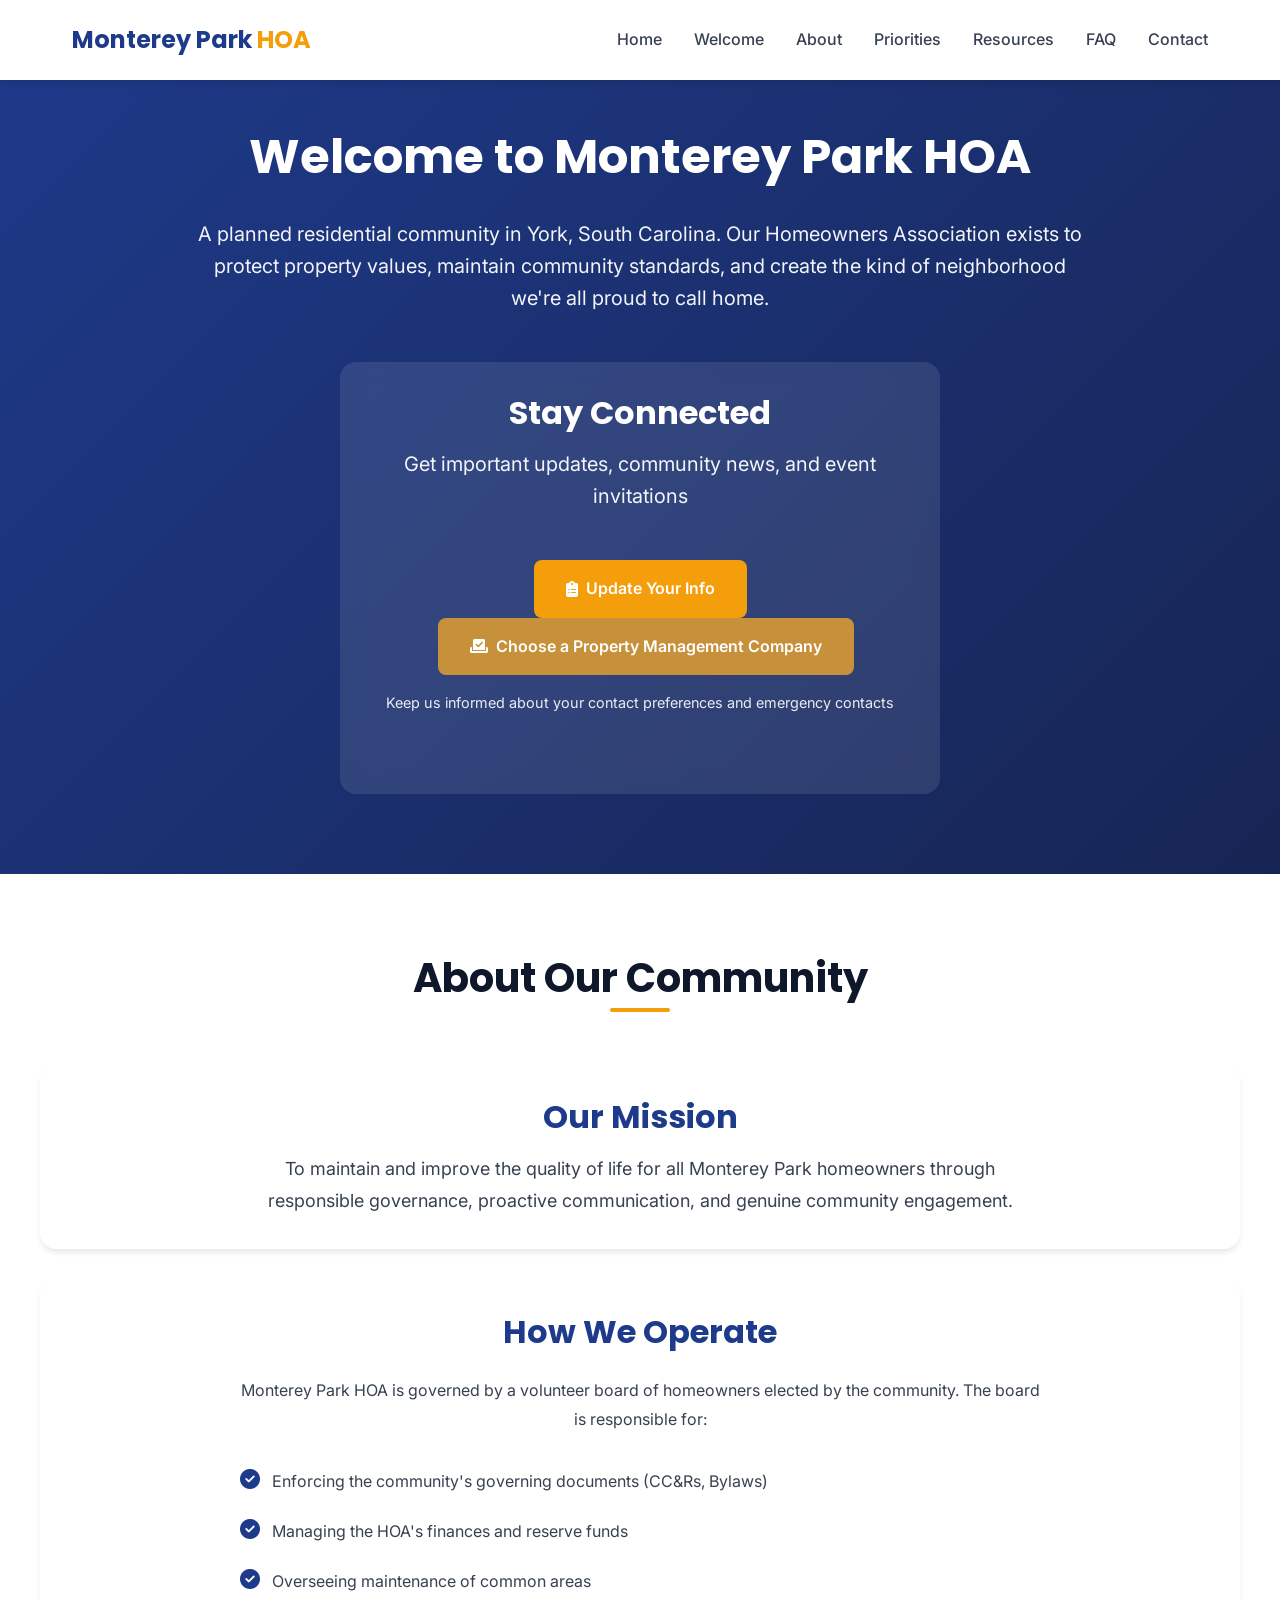
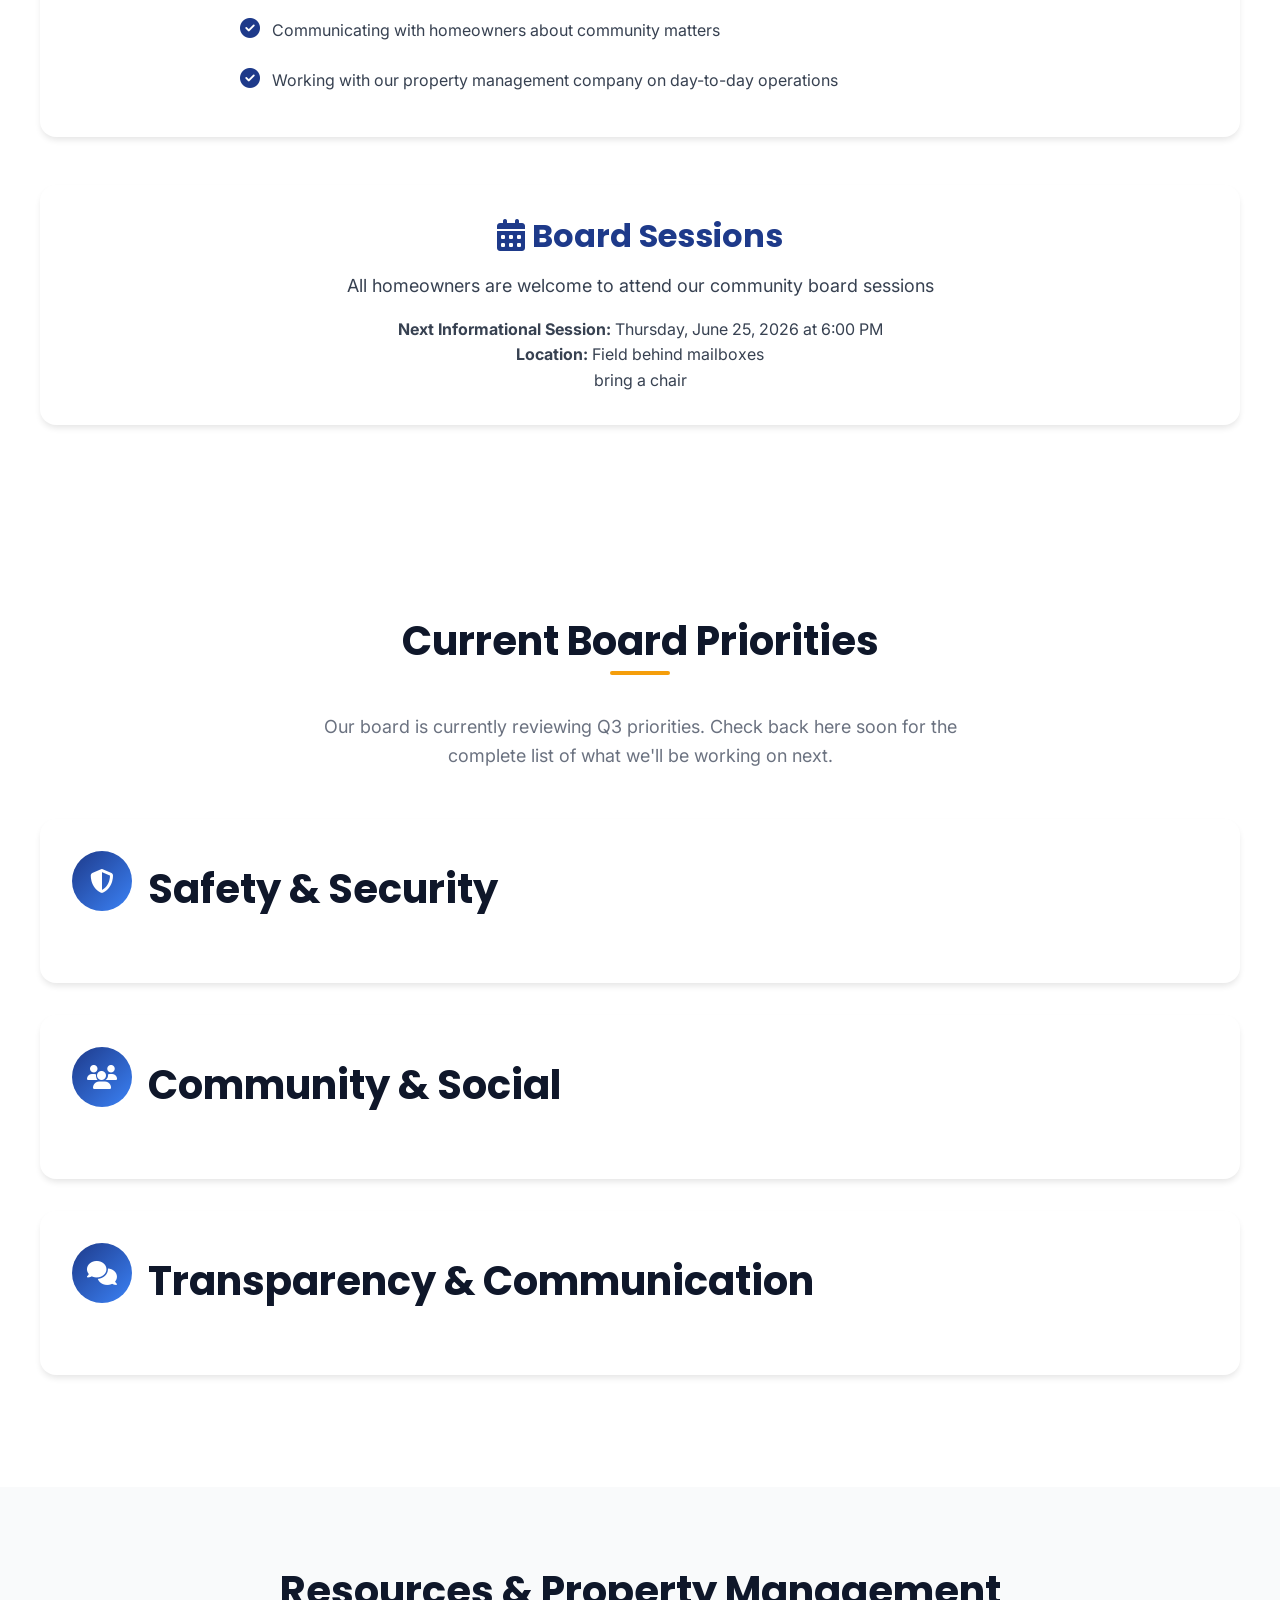
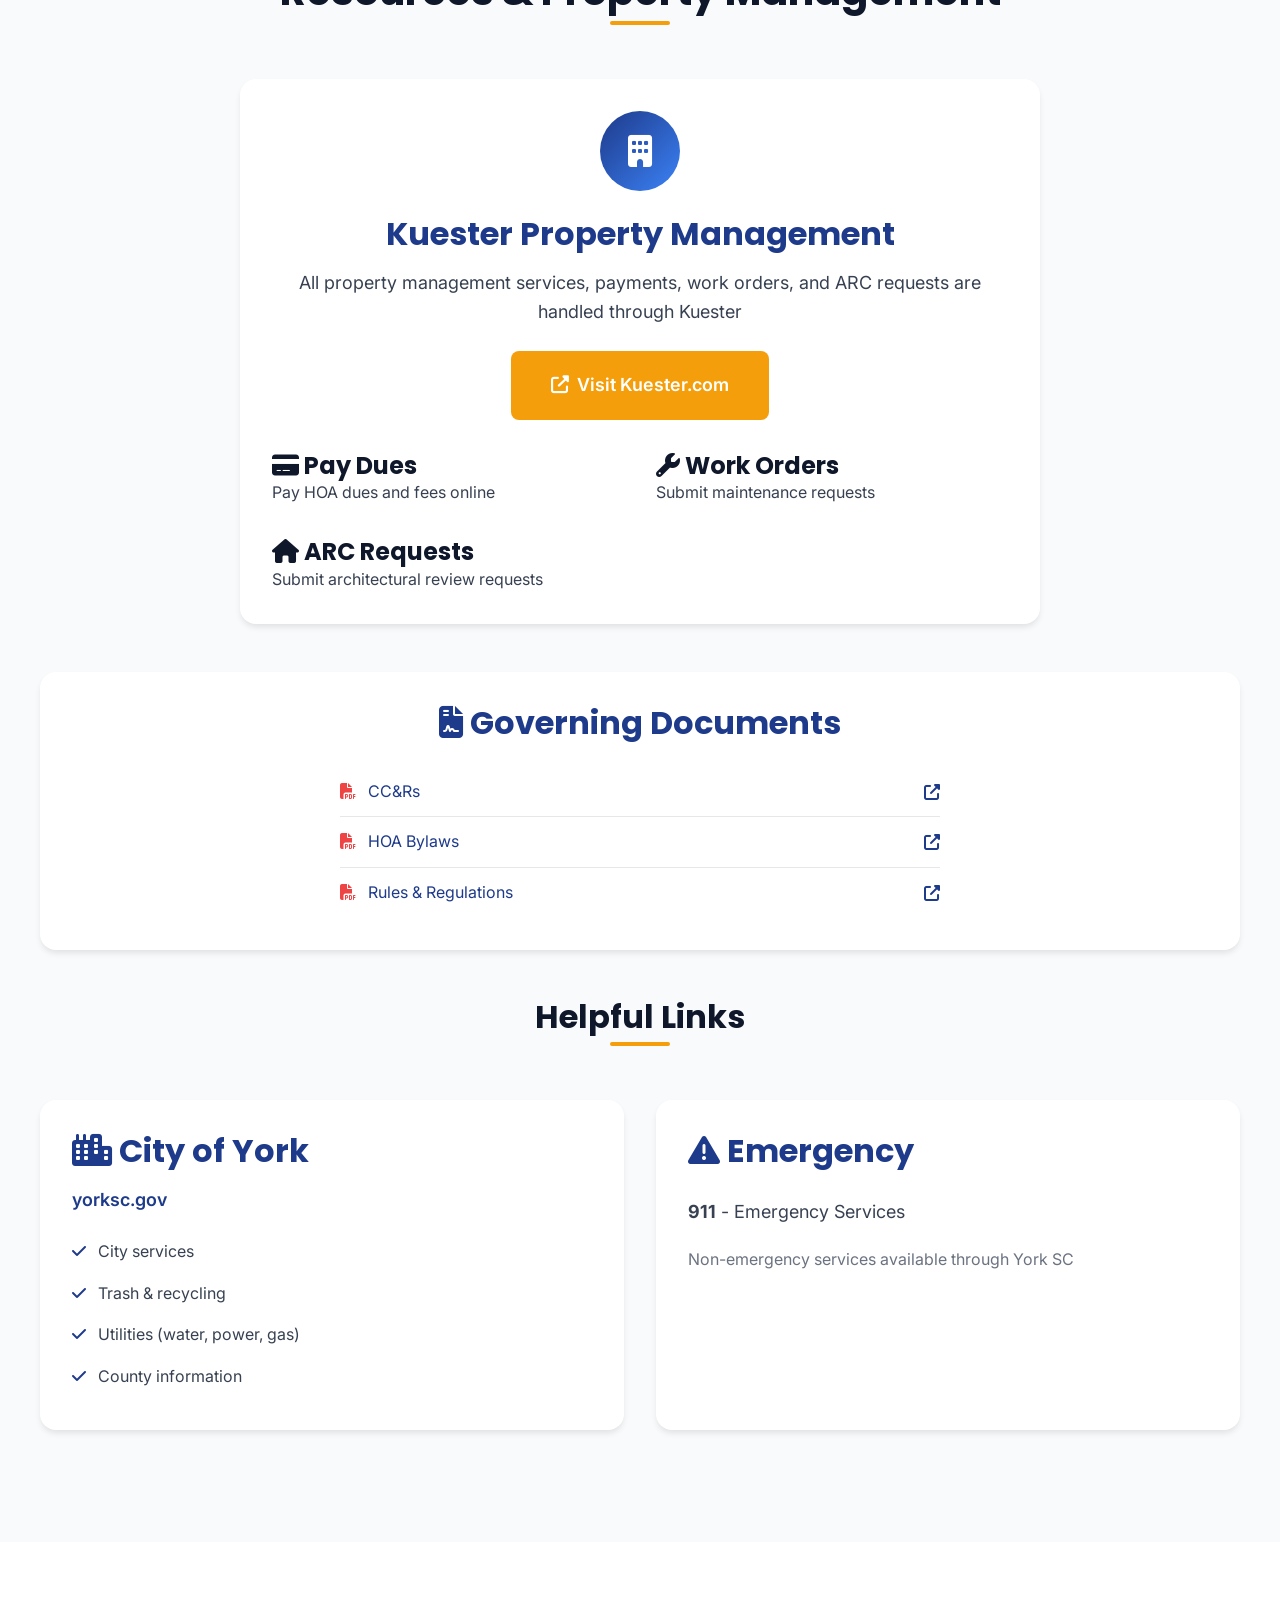
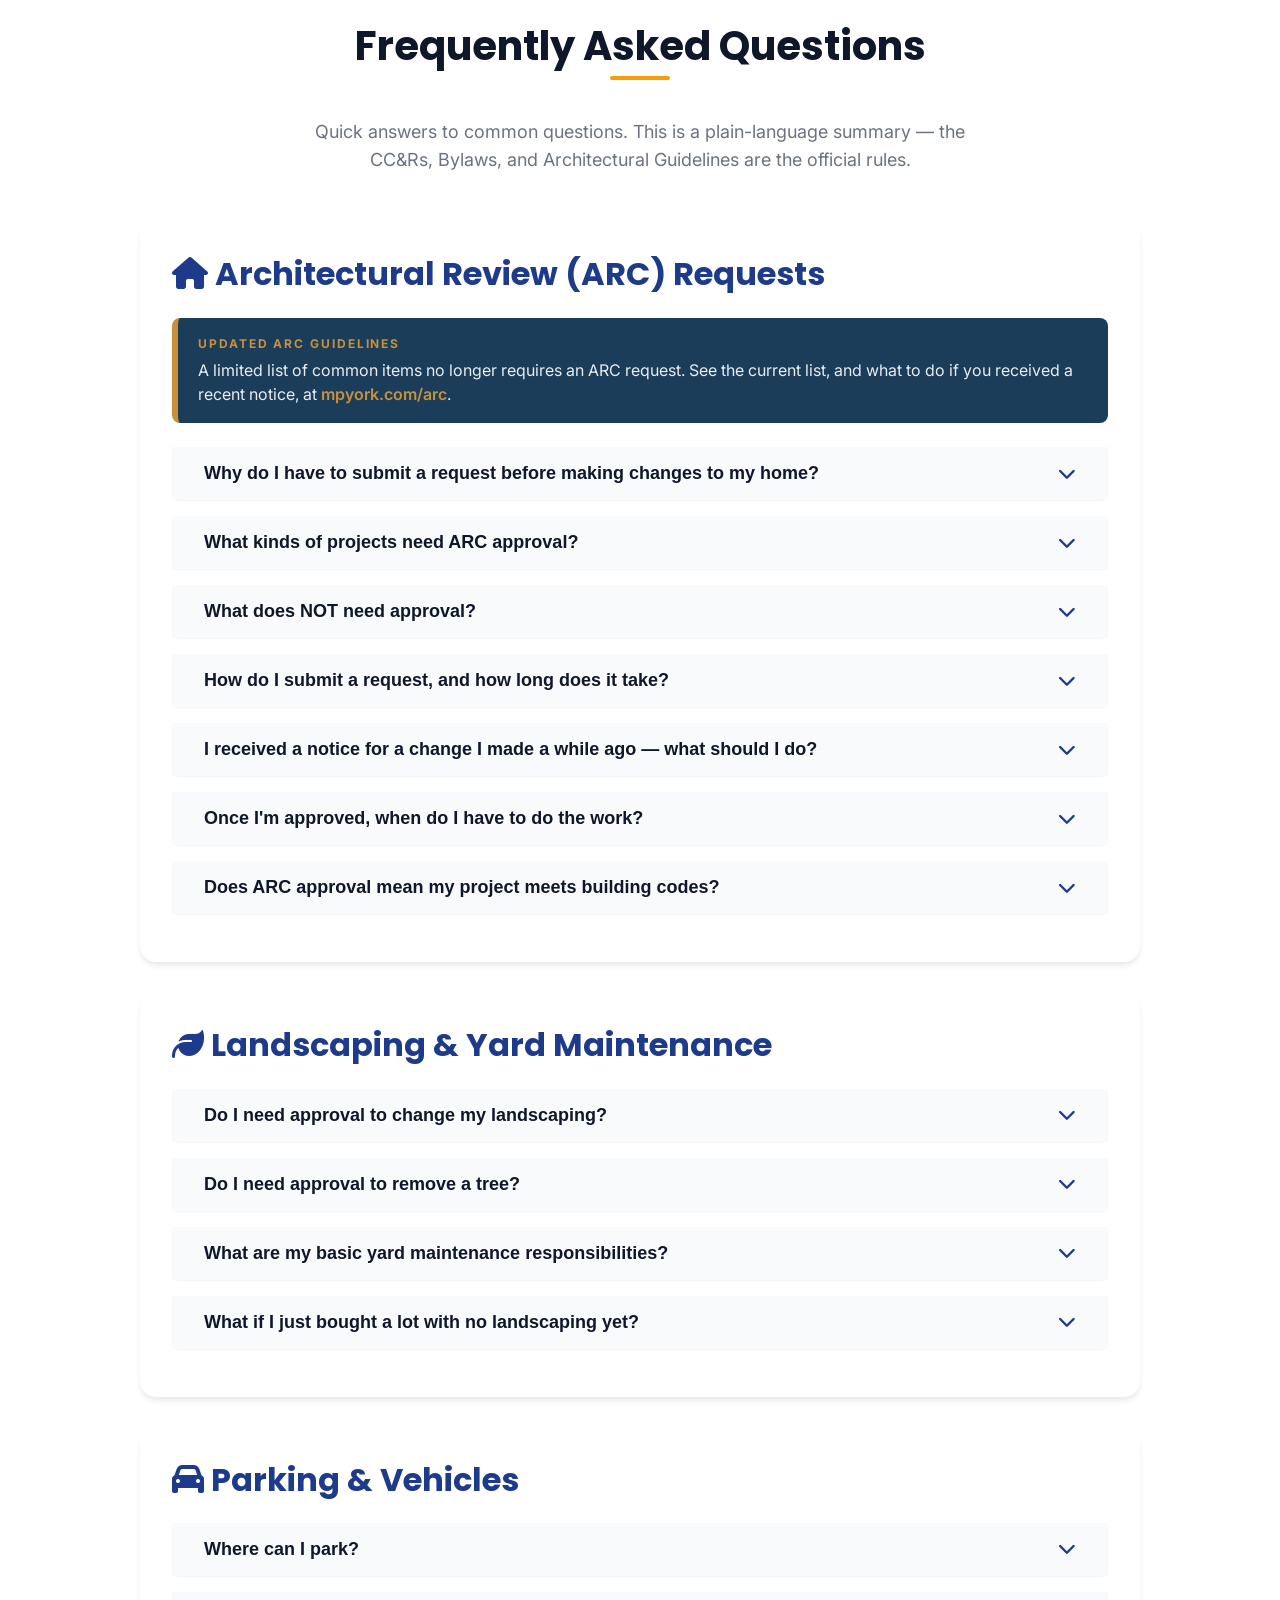
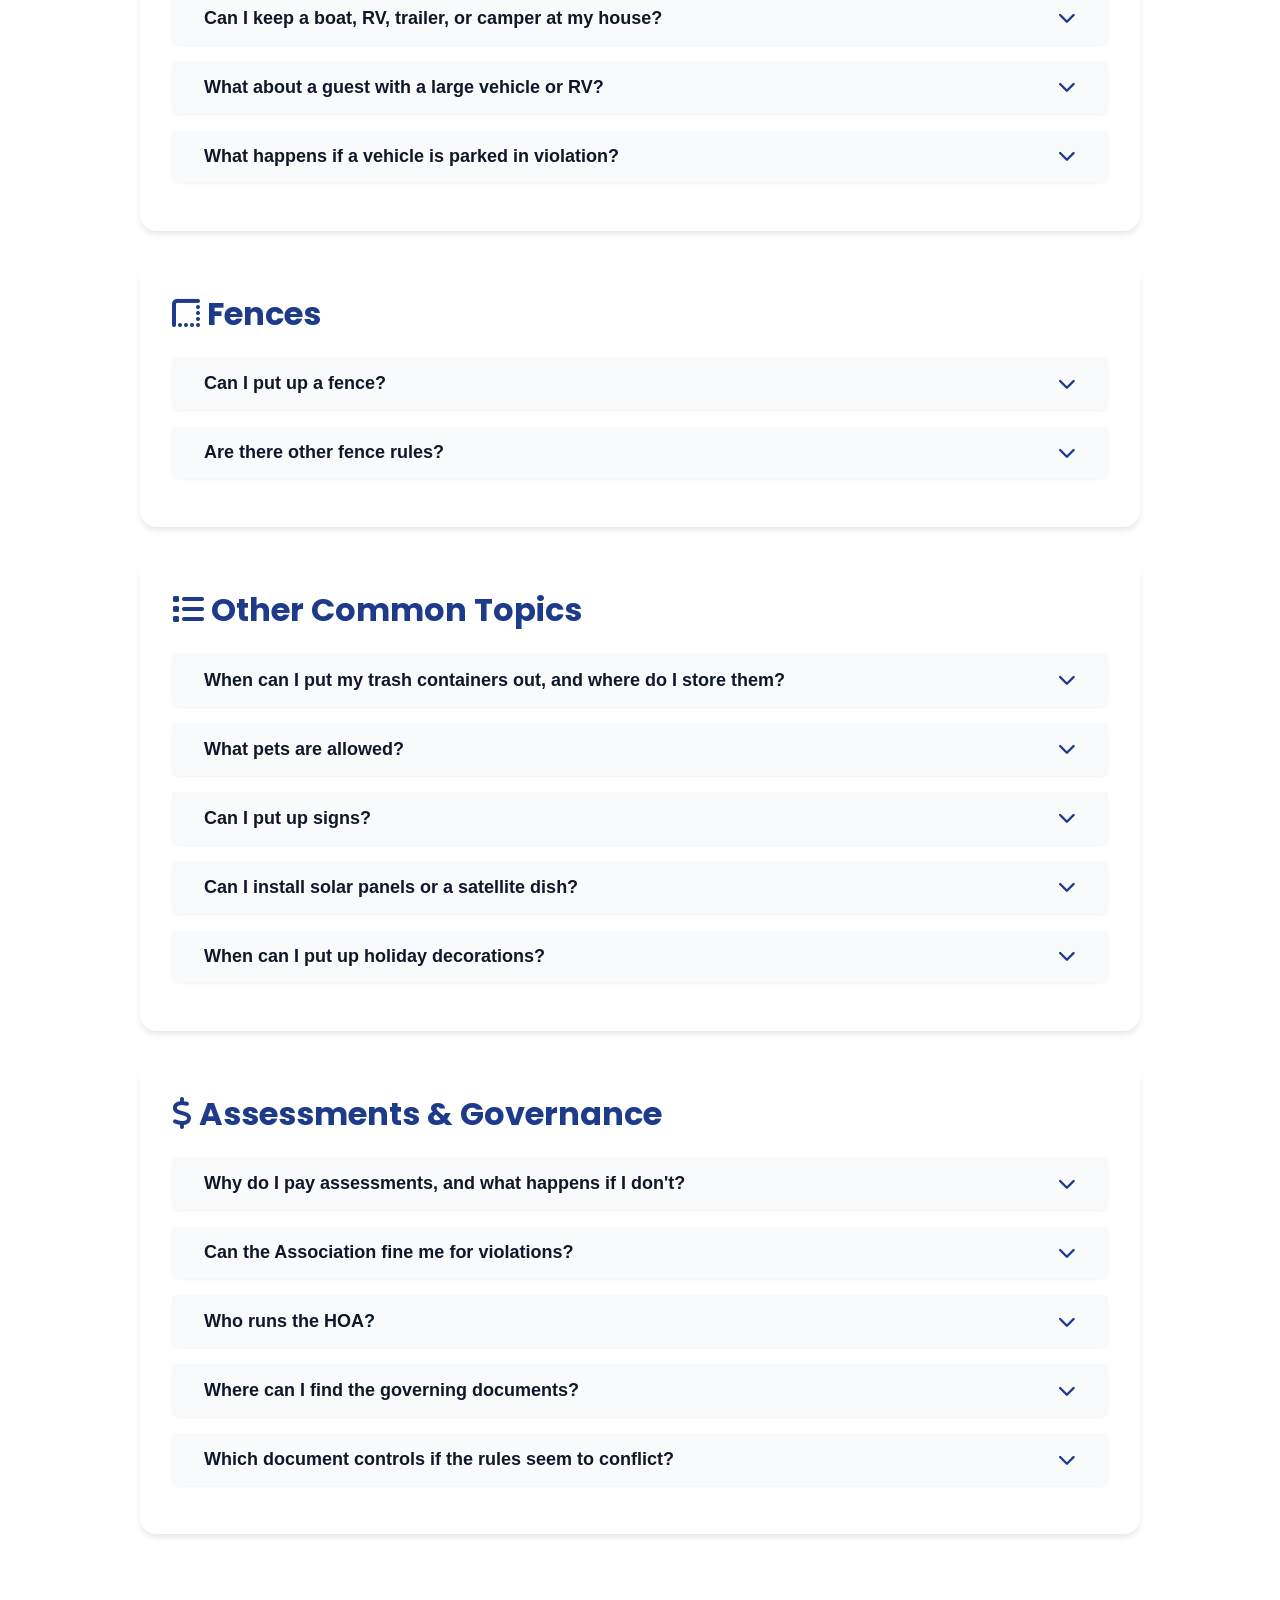
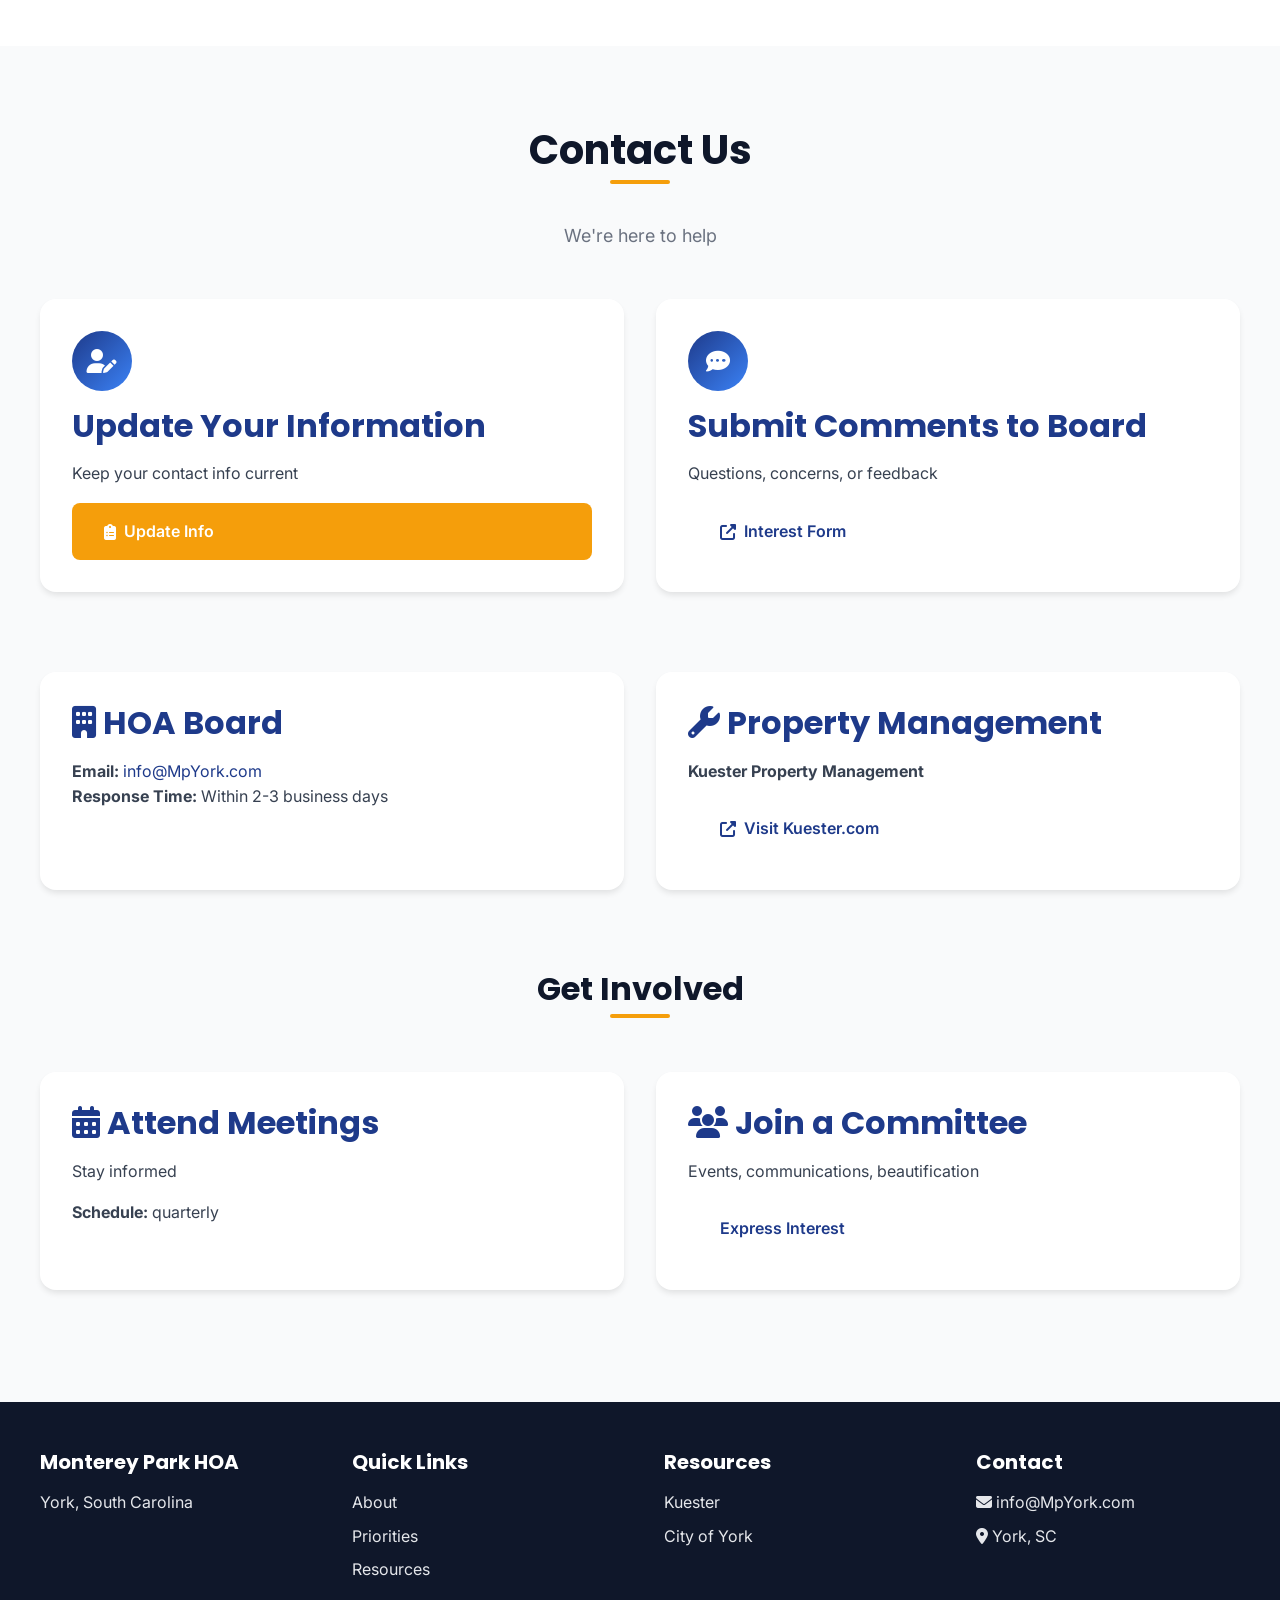
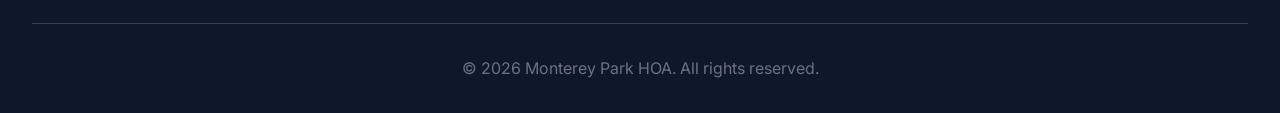
==== commit 9a1a07ca: "Update index.html" ====
--- a/index.html
+++ b/index.html
@@ -146,9 +146,9 @@
         <p><strong>Next Informational Session:</strong> Thursday, June 25, 2026 at 6:00 PM</p>
         <p><strong>Location:</strong> Field behind mailboxes</p>
         <p>bring a chair</p>
-        <p style="margin-top: 1.5rem; color: var(--gray-medium);">
+        <!-- <p style="margin-top: 1.5rem; color: var(--gray-medium);">
           Meeting details will be sent via email when scheduled
-        </p>
+        </p> -->
       </div>
     </div>
   </section>
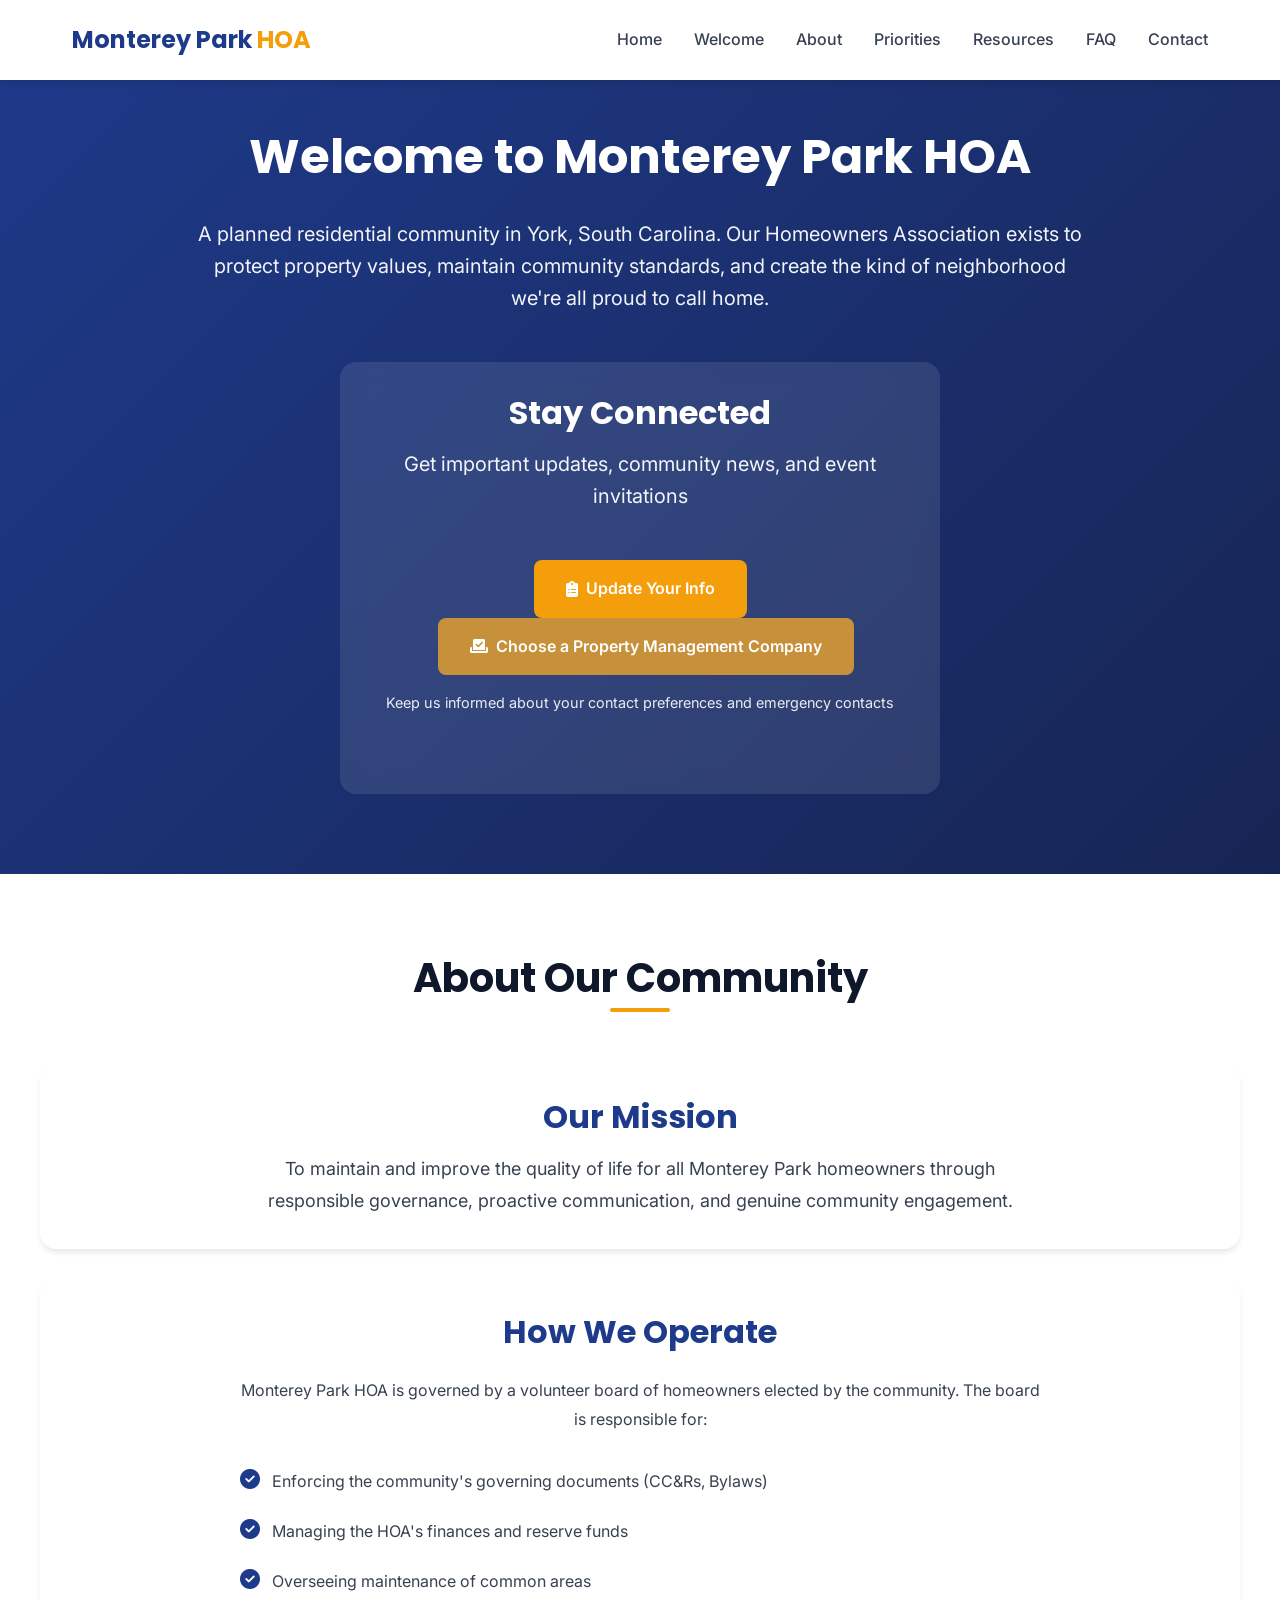
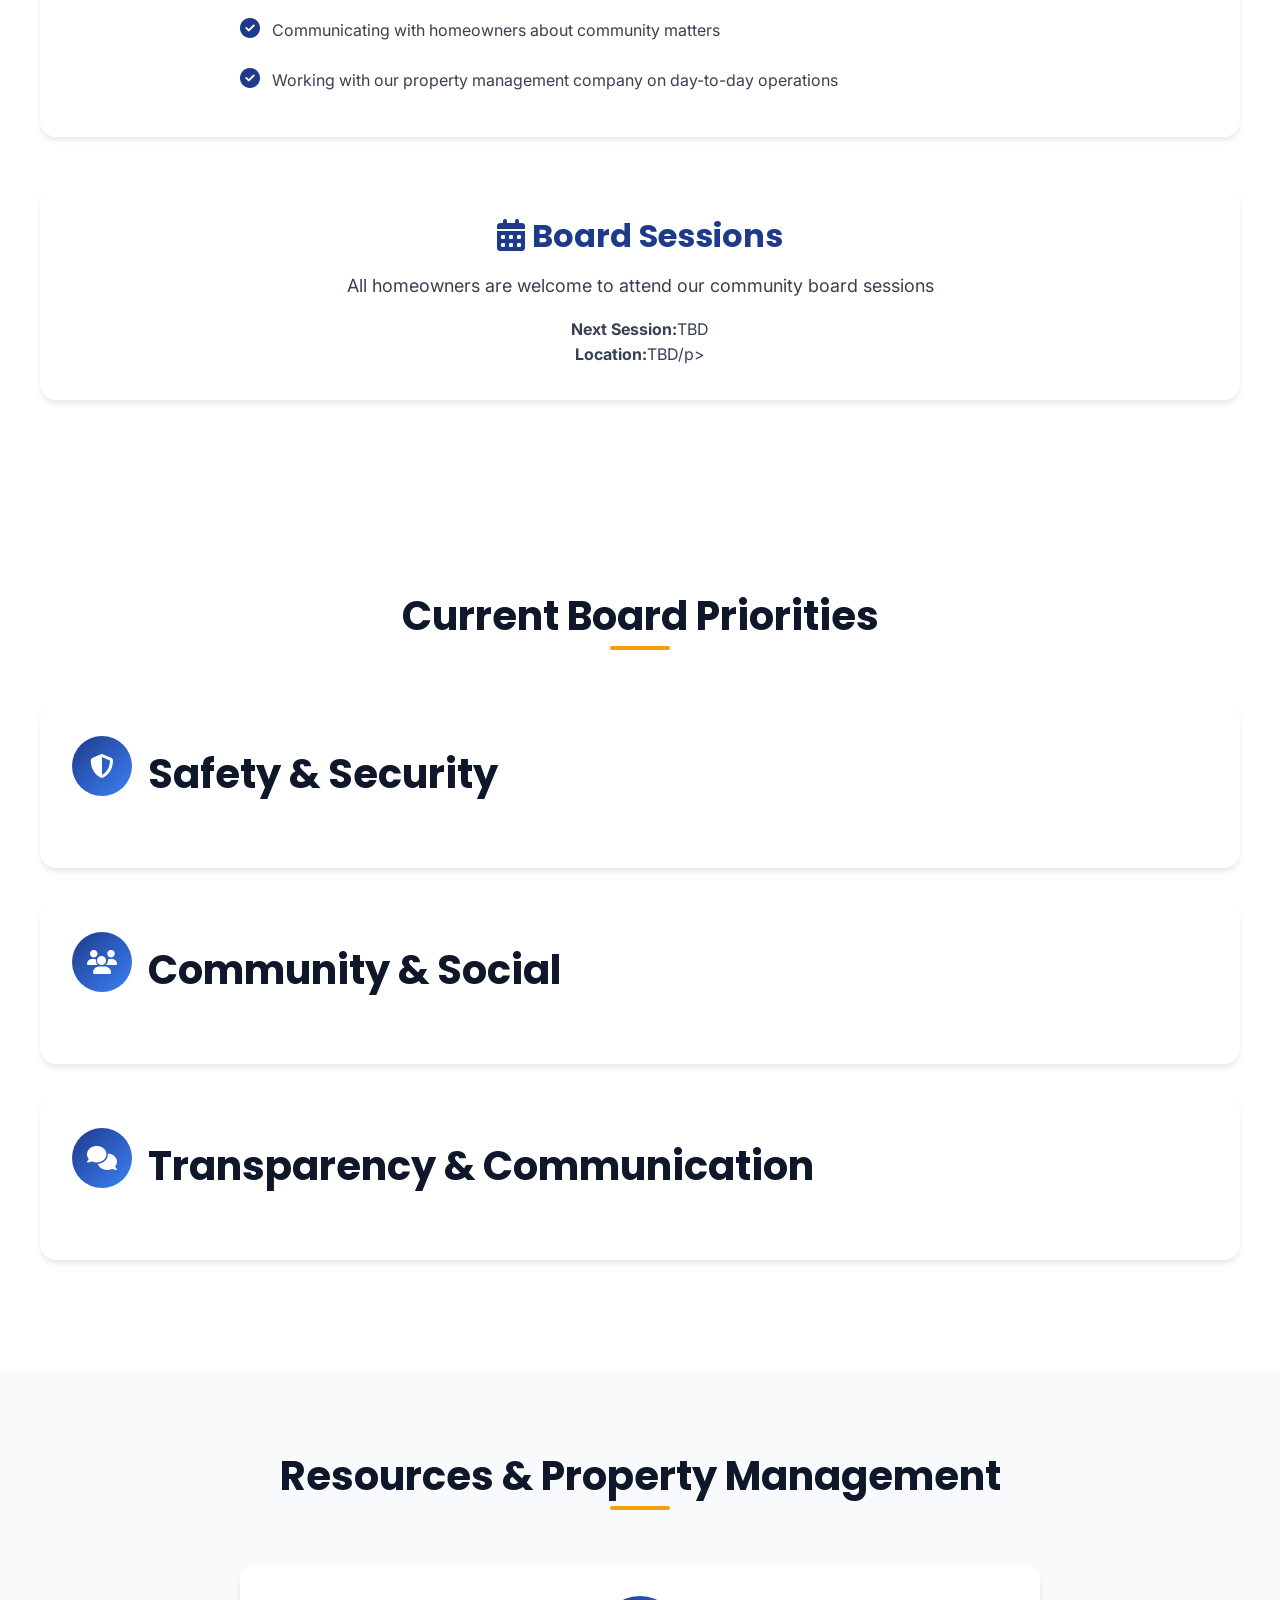
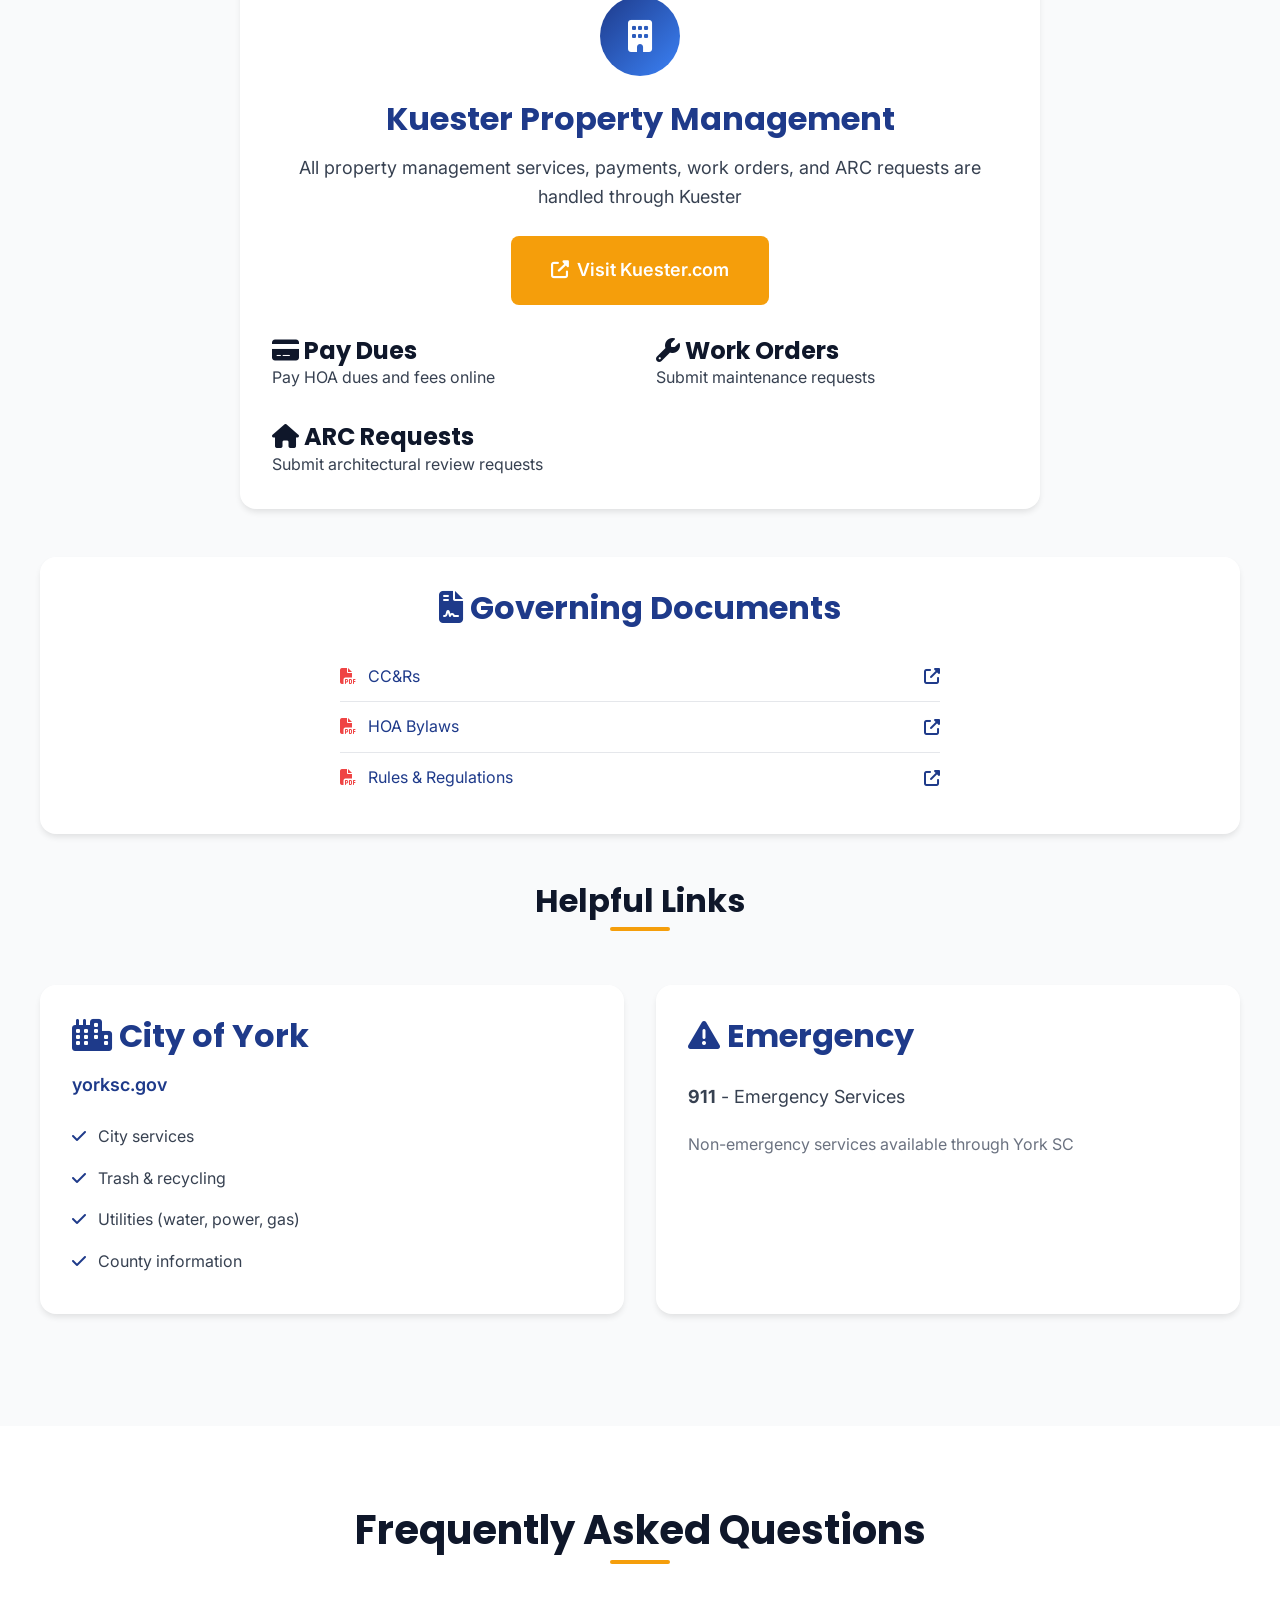
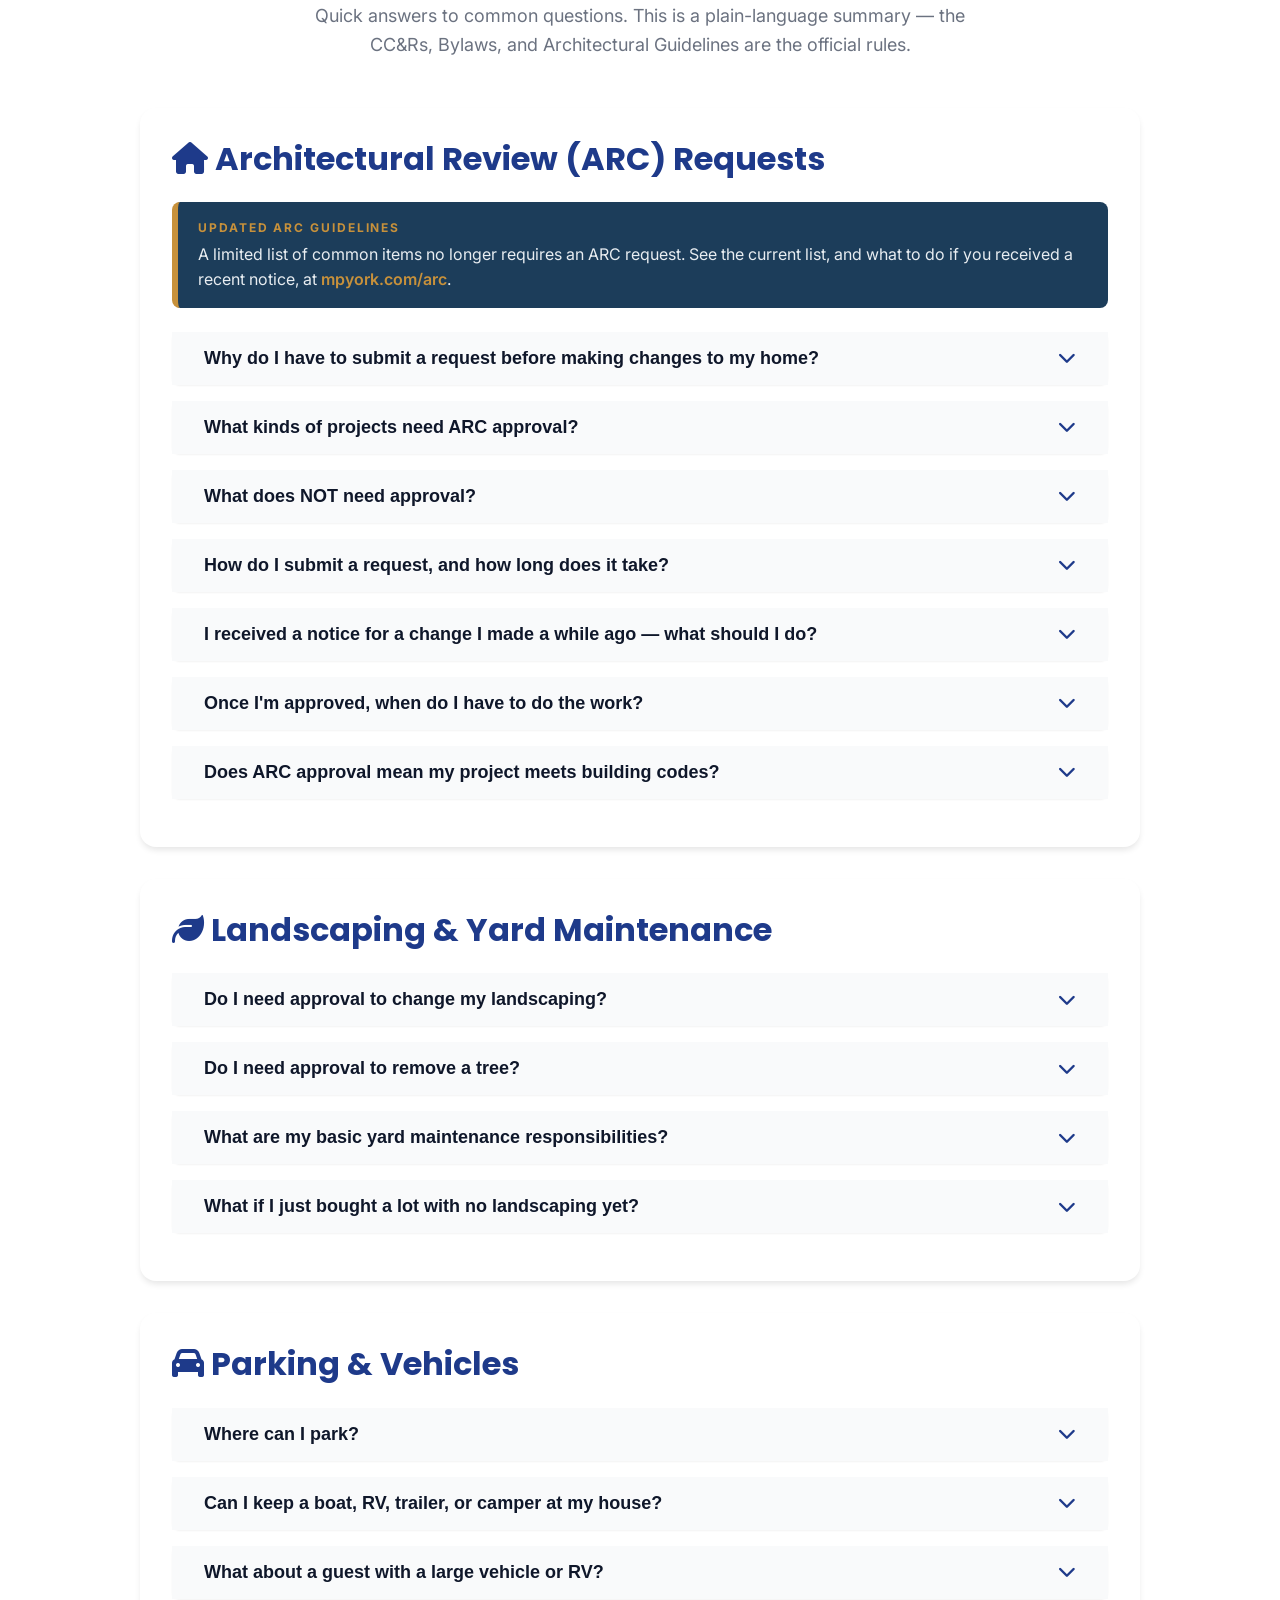
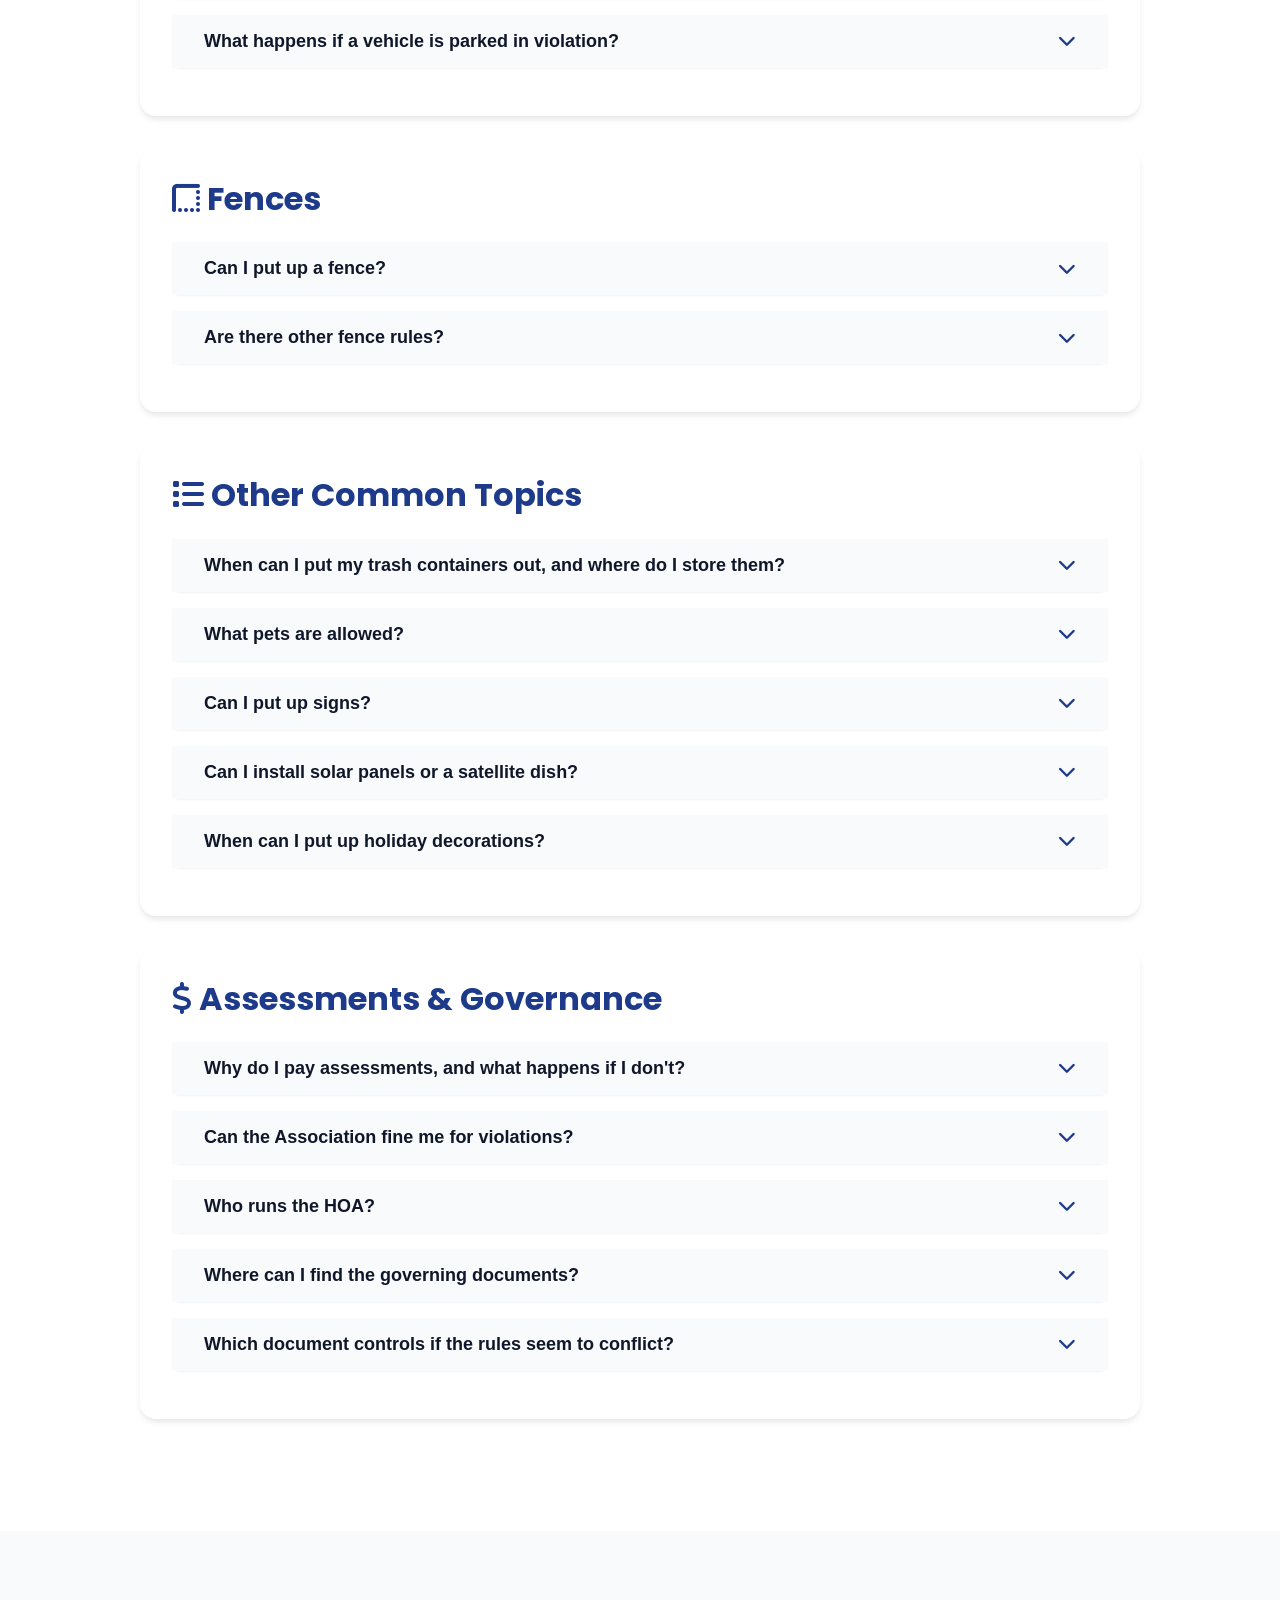
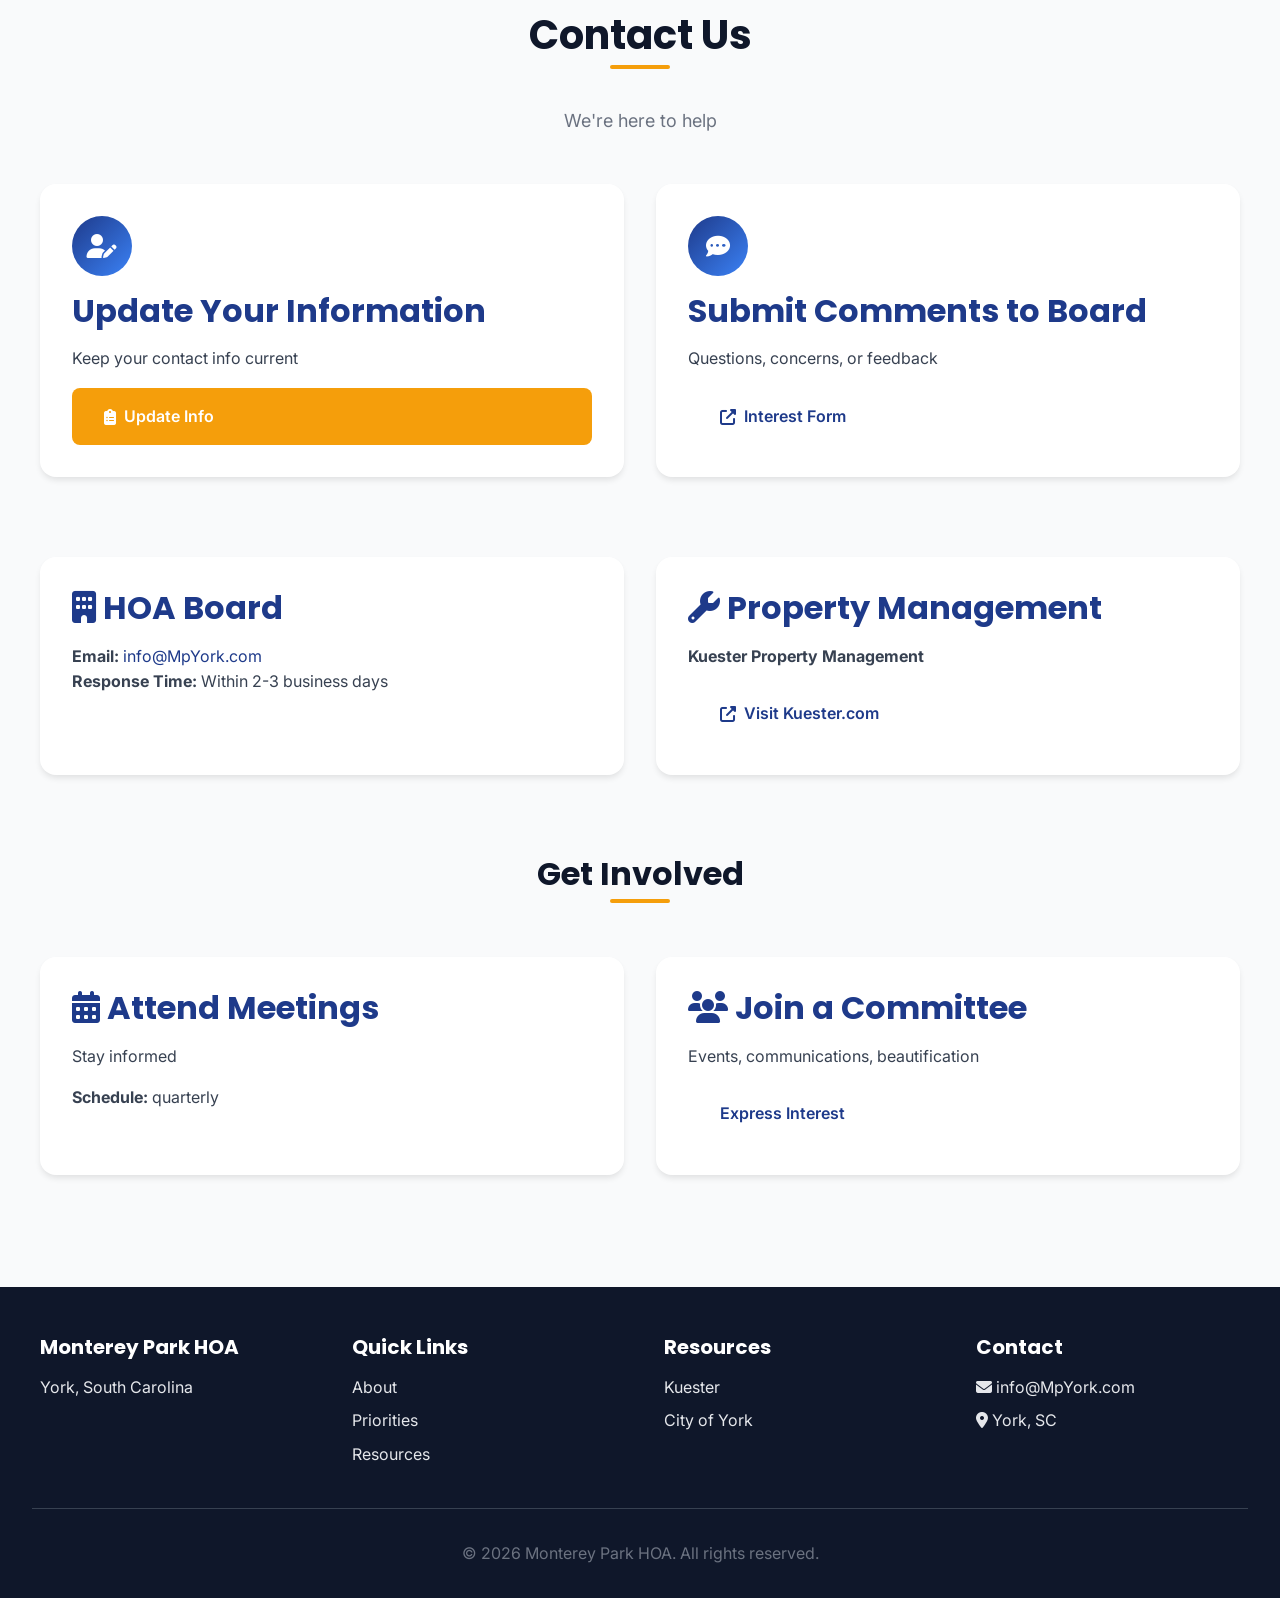
==== commit 44a316b0: "Update index.html" ====
--- a/index.html
+++ b/index.html
@@ -143,9 +143,8 @@
       <div class="card" data-aos="fade-up" style="margin-top: 3rem; text-align: center;">
         <h3><i class="fas fa-calendar-alt"></i> Board Sessions</h3>
         <p style="font-size: 1.125rem; margin: 1rem 0;">All homeowners are welcome to attend our community board sessions</p>
-        <p><strong>Next Informational Session:</strong> Thursday, June 25, 2026 at 6:00 PM</p>
-        <p><strong>Location:</strong> Field behind mailboxes</p>
-        <p>bring a chair</p>
+        <p><strong>Next Session:</strong>TBD</p>
+        <p><strong>Location:</strong>TBD/p>
         <!-- <p style="margin-top: 1.5rem; color: var(--gray-medium);">
           Meeting details will be sent via email when scheduled
         </p> -->
@@ -158,7 +157,7 @@
     <div class="container">
       <div class="section-header" data-aos="fade-up">
         <h2 class="section-title">Current Board Priorities</h2>
-        <p class="section-subtitle">Our board is currently reviewing Q3 priorities. Check back here soon for the complete list of what we'll be working on next.</p>
+        <!-- <p class="section-subtitle">Our board is currently reviewing Q3 priorities. Check back here soon for the complete list of what we'll be working on next.</p> -->
       </div>
 
       <div class="card" data-aos="fade-up" style="margin-bottom: 2rem;">
@@ -842,7 +841,7 @@
   <script>
     (function () {
       // ---- EDIT THIS DATE/TIME ----
-      var VOTE_OPENS = "2026-07-10T18:00:00";
+      var VOTE_OPENS = "2026-07-10T18:50:00";
       // -----------------------------
 
       var opensAt = new Date(VOTE_OPENS).getTime();
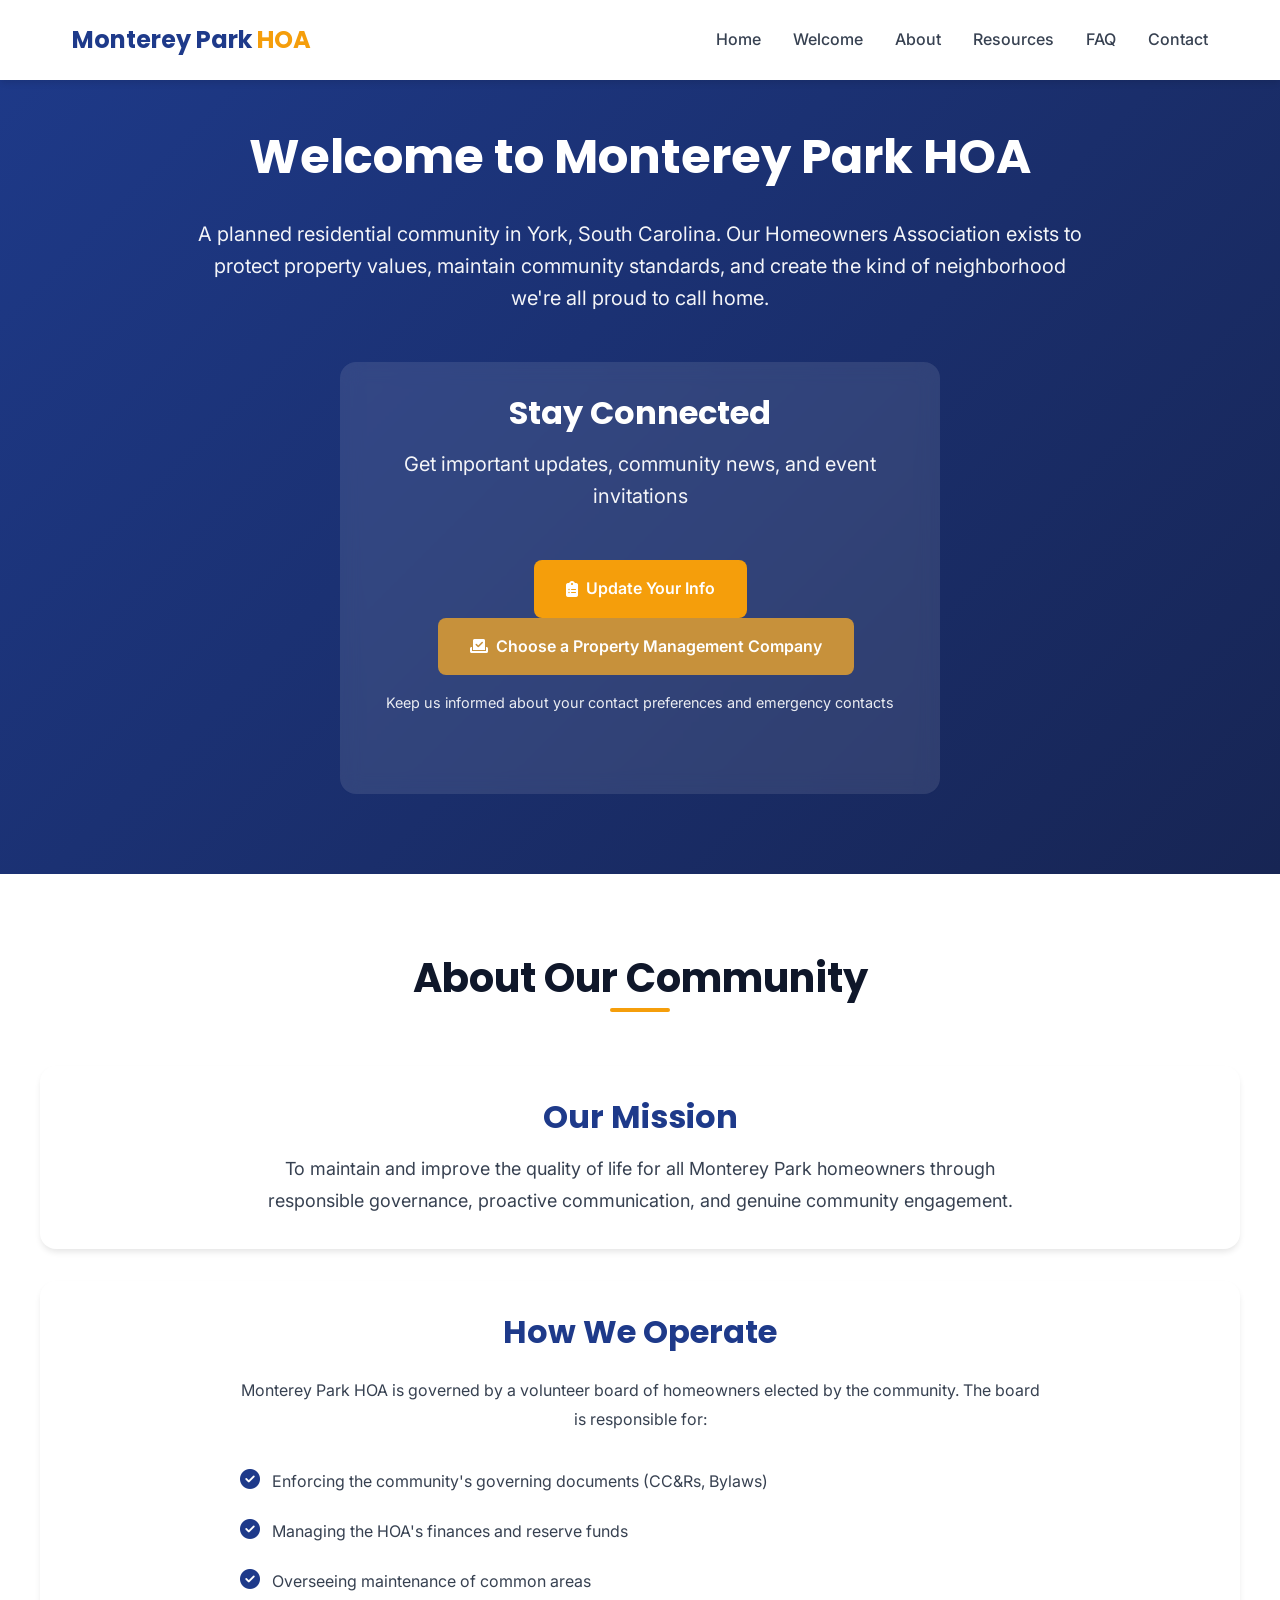
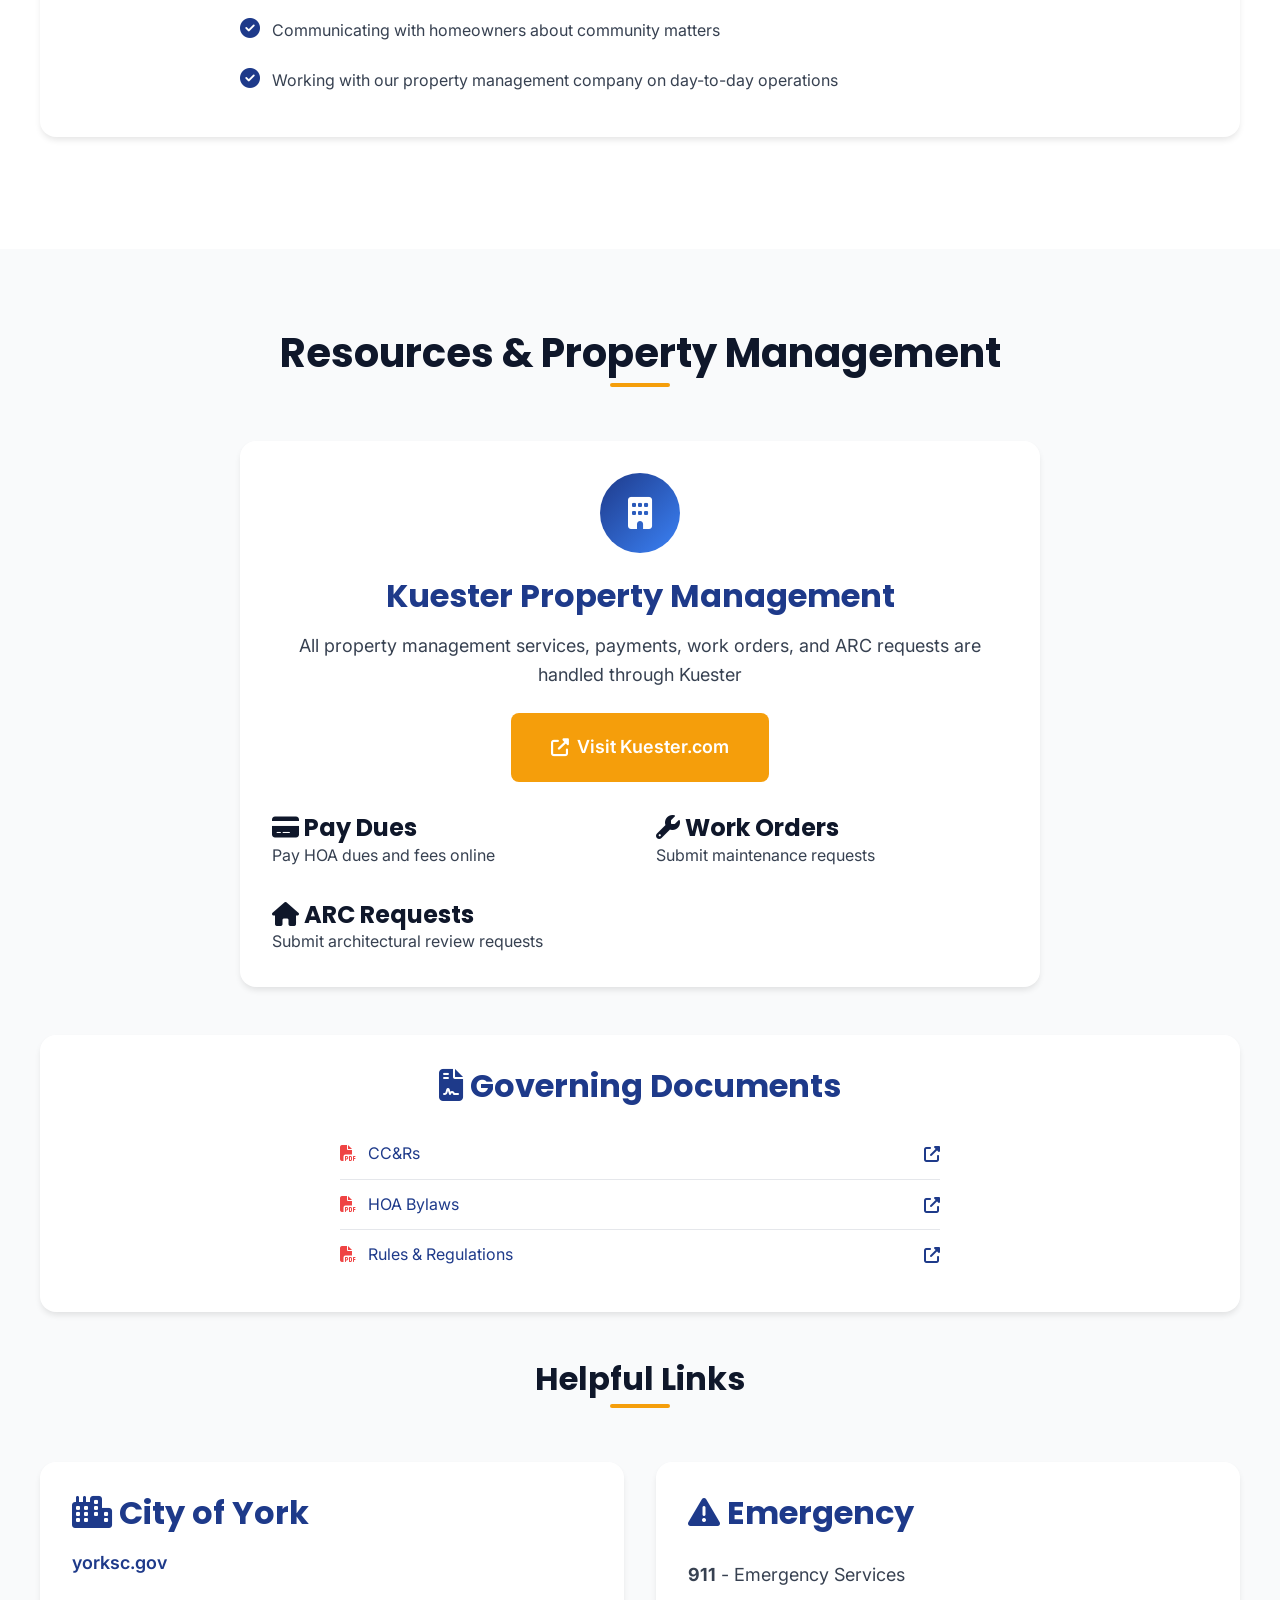
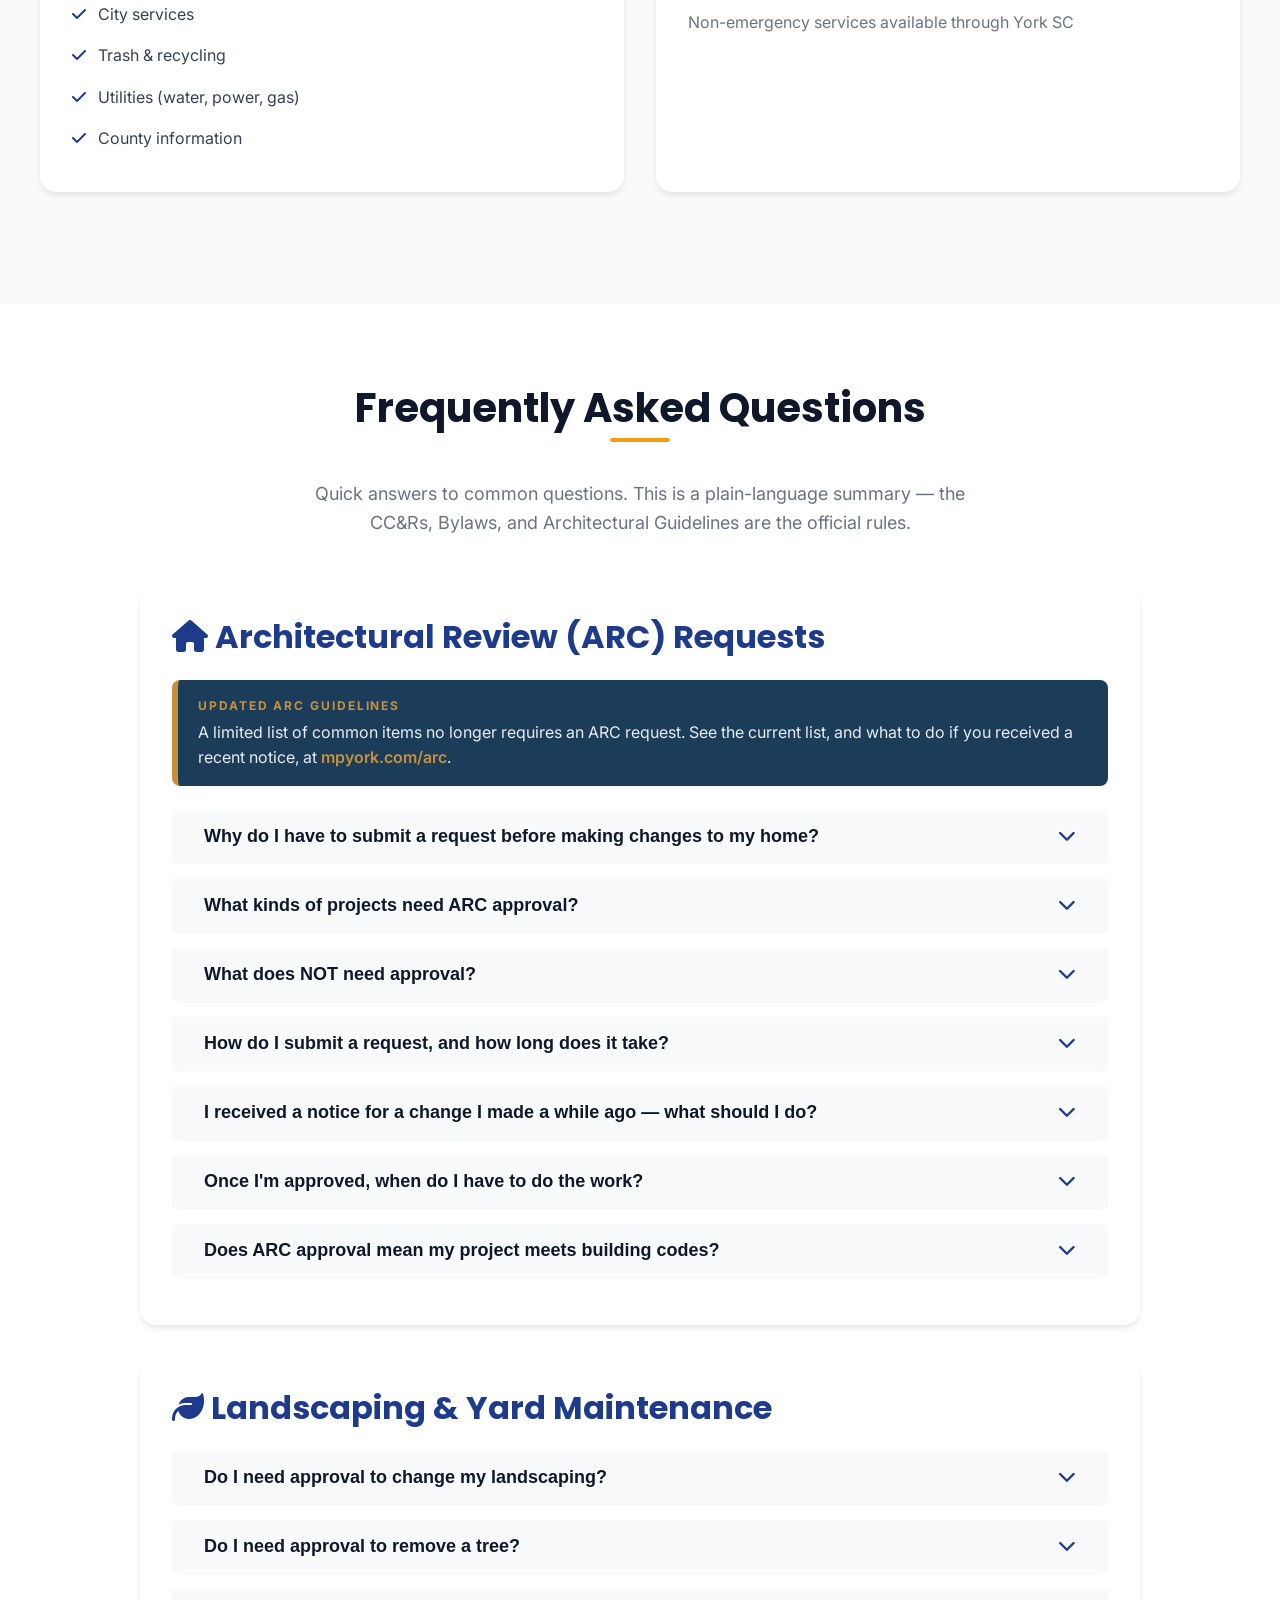
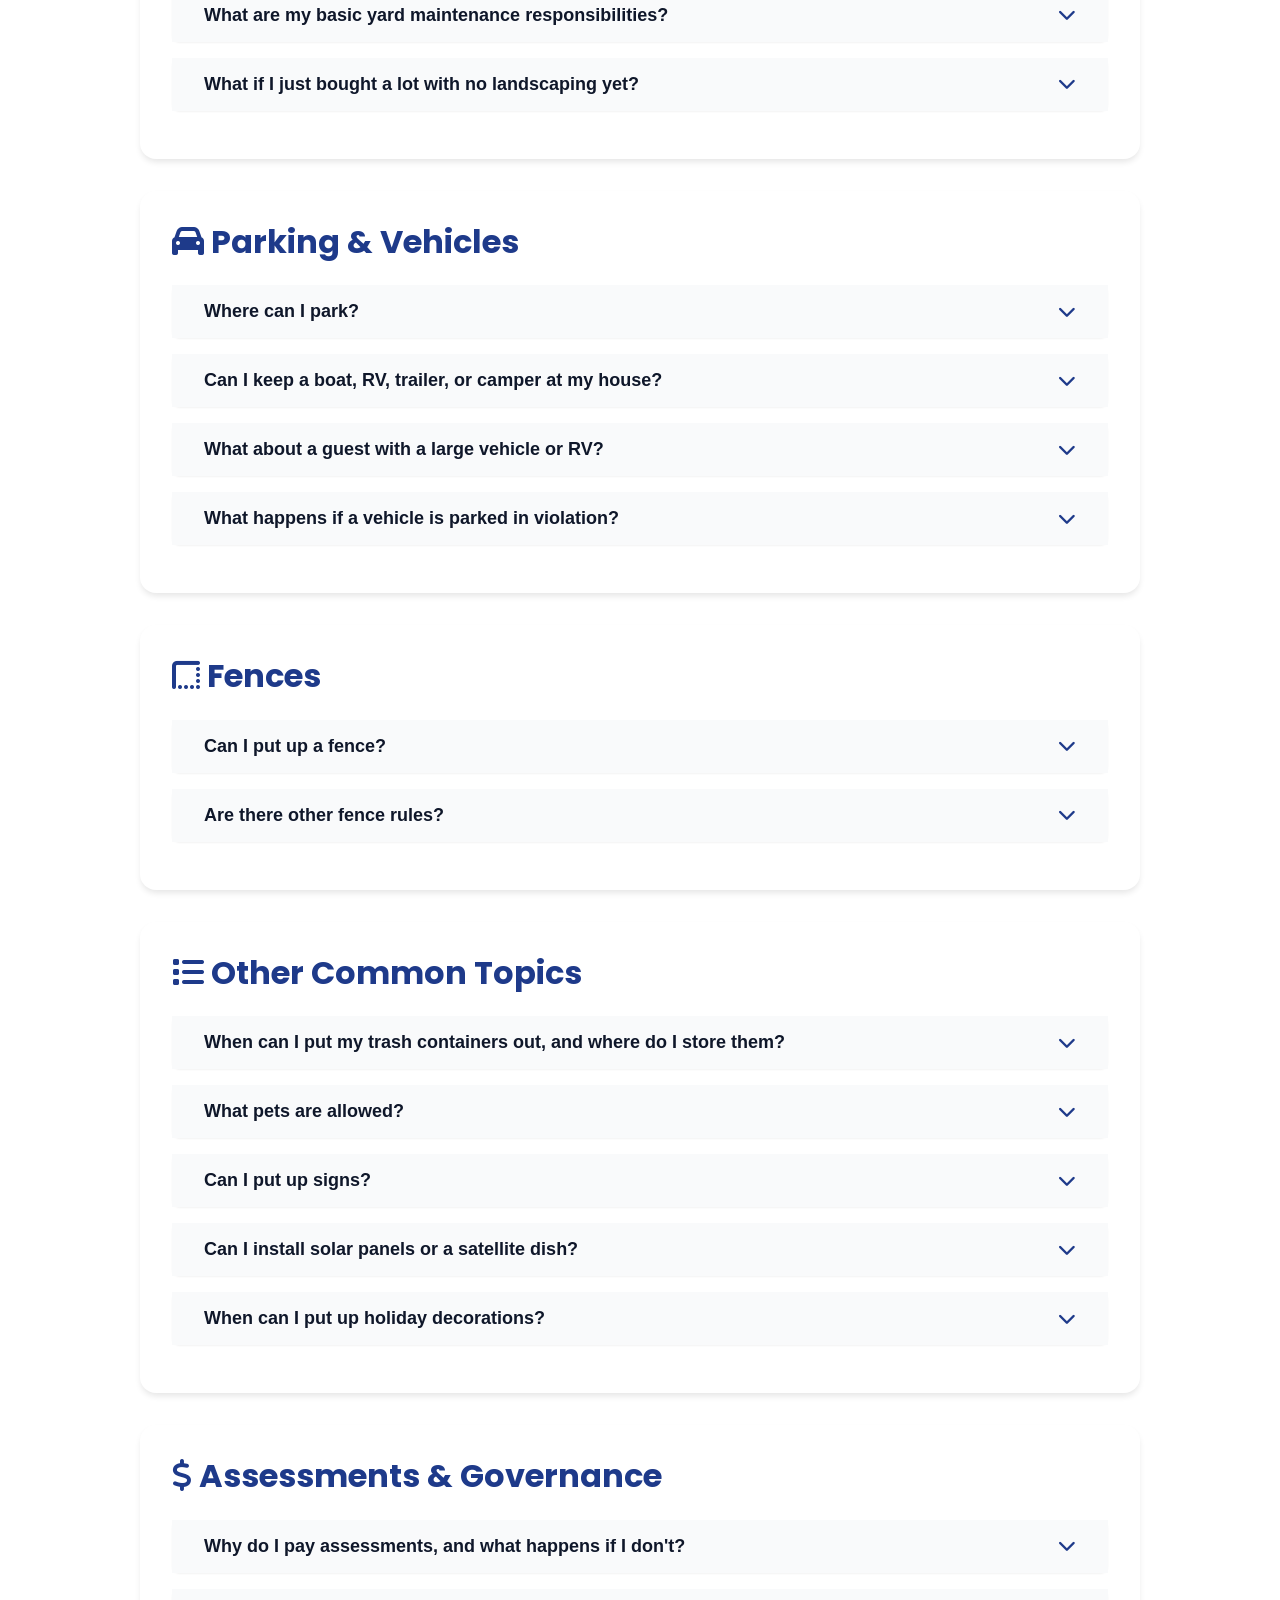
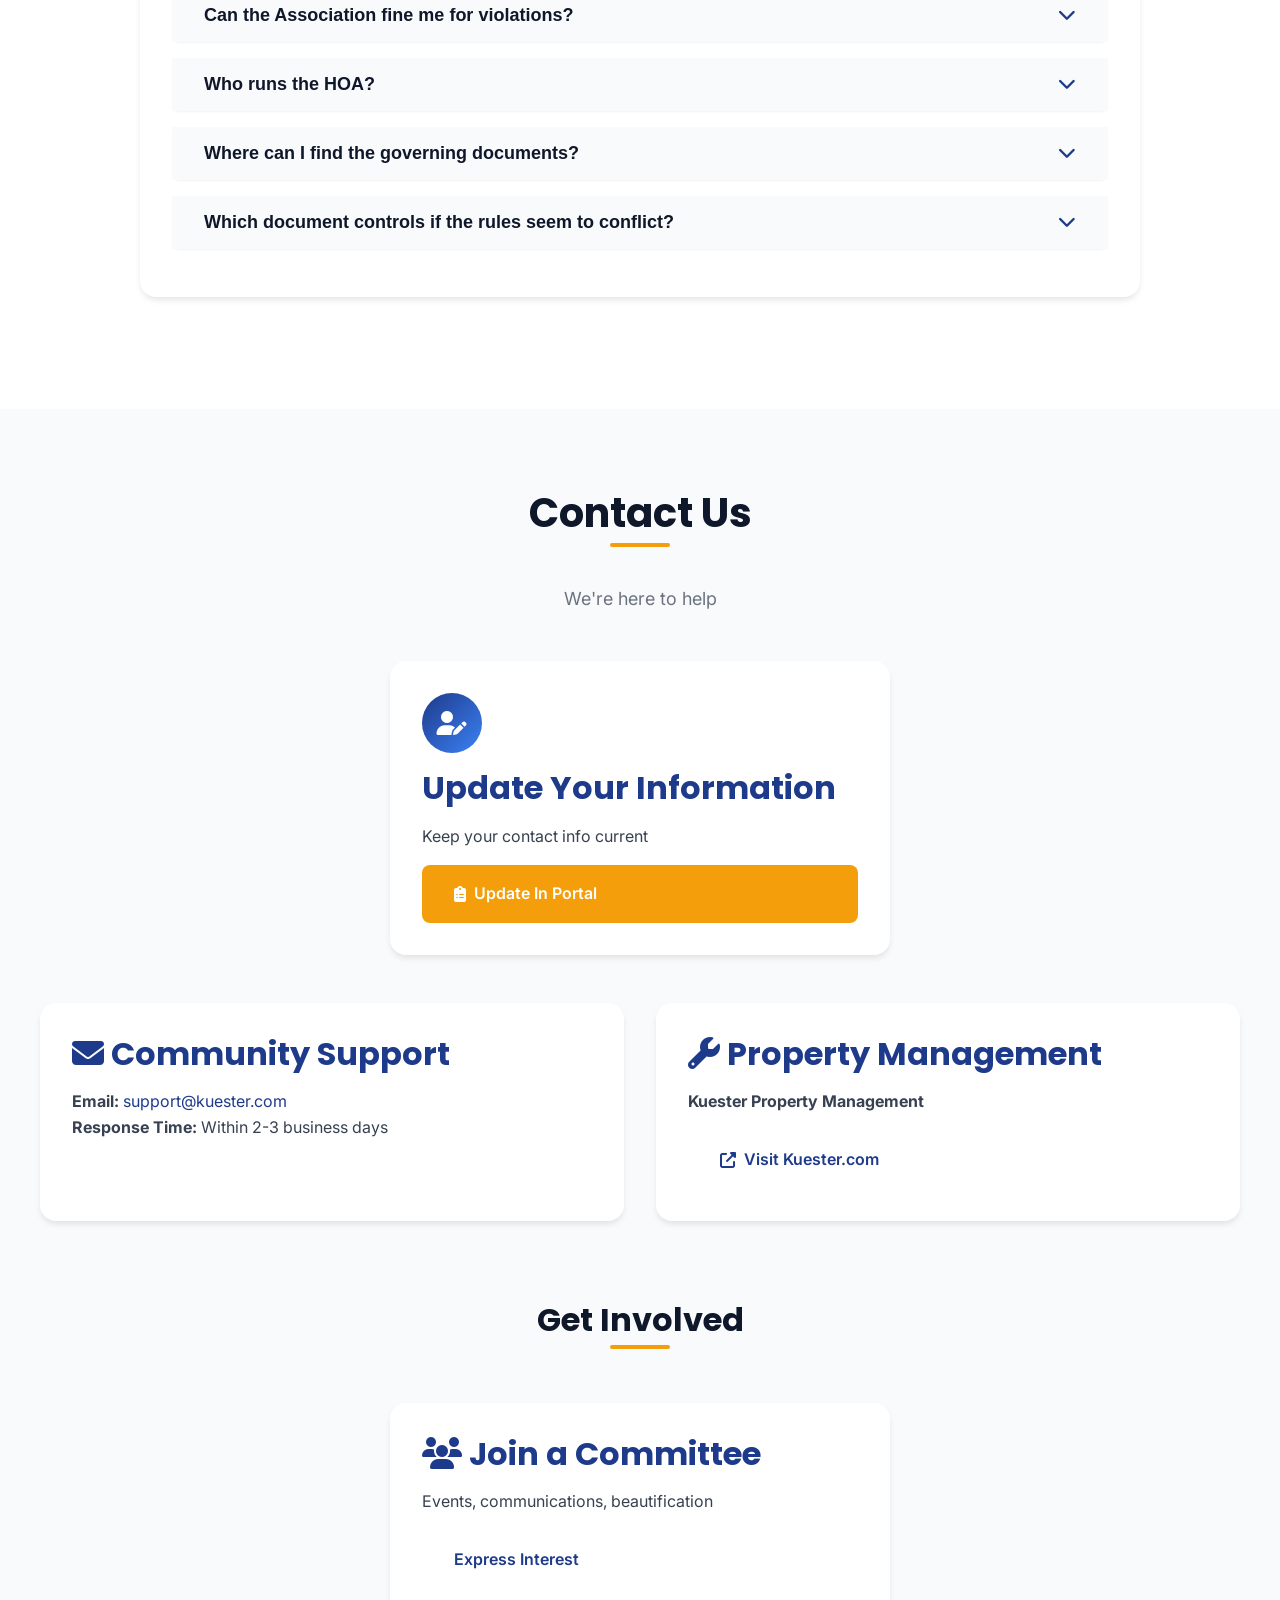
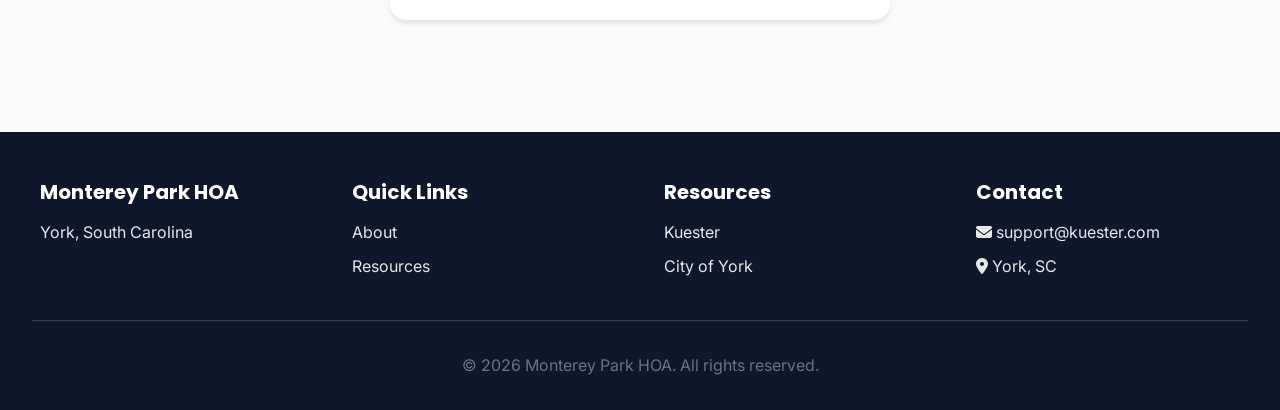
==== commit 56f1ea8f: "Update index.html removed mpyork contact" ====
--- a/index.html
+++ b/index.html
@@ -43,7 +43,6 @@
         <li><a href="#home">Home</a></li>
         <li><a href="welcome.html">Welcome</a></li>
         <li><a href="#about">About</a></li>
-        <li><a href="#priorities">Priorities</a></li>
         <li><a href="#resources">Resources</a></li>
         <li><a href="#faq">FAQ</a></li>
         <li><a href="#contact">Contact</a></li>
@@ -61,7 +60,7 @@
         <h3>Stay Connected</h3>
         <p>Get important updates, community news, and event invitations</p>
         <div style="text-align: center;">
-          <a href="https://form.jotform.com/261346454128154" target="_blank" rel="noopener noreferrer" class="btn btn-primary" style="display: inline-flex;">
+          <a href="https://kmg.cincwebaxis.com/" target="_blank" rel="noopener noreferrer" class="btn btn-primary" style="display: inline-flex;">
             <i class="fas fa-clipboard-list"></i> Update Your Info
           </a>
 
@@ -140,122 +139,10 @@
         </ul>
       </div>
 
-      <div class="card" data-aos="fade-up" style="margin-top: 3rem; text-align: center;">
-        <h3><i class="fas fa-calendar-alt"></i> Board Sessions</h3>
-        <p style="font-size: 1.125rem; margin: 1rem 0;">All homeowners are welcome to attend our community board sessions</p>
-        <p><strong>Next Session:</strong>TBD</p>
-        <p><strong>Location:</strong>TBD/p>
-        <!-- <p style="margin-top: 1.5rem; color: var(--gray-medium);">
-          Meeting details will be sent via email when scheduled
-        </p> -->
       </div>
     </div>
   </section>
 
-
-  <section id="priorities" class="section">
-    <div class="container">
-      <div class="section-header" data-aos="fade-up">
-        <h2 class="section-title">Current Board Priorities</h2>
-        <!-- <p class="section-subtitle">Our board is currently reviewing Q3 priorities. Check back here soon for the complete list of what we'll be working on next.</p> -->
-      </div>
-
-      <div class="card" data-aos="fade-up" style="margin-bottom: 2rem;">
-        <div style="display: flex; align-items: center; gap: 1rem; margin-bottom: 1.5rem; flex-wrap: wrap;">
-          <div class="pillar-icon" style="width: 60px; height: 60px; font-size: 1.5rem;">
-            <i class="fas fa-shield-alt"></i>
-          </div>
-          <h2 style="margin: 0;">Safety &amp; Security</h2>
-        </div>
-
-        <!-- Priority boxes hidden until June 15th
-        <div class="grid-2">
-          <div style="padding: 1rem; background: var(--gray-lighter); border-radius: var(--border-radius); margin-bottom: 1rem;">
-            <div style="display: flex; justify-content: space-between; align-items: center; margin-bottom: 0.5rem; flex-wrap: wrap; gap: 0.5rem;">
-              <h4 style="margin: 0;">Traffic Speed Enforcement</h4>
-              <span style="background: var(--success-green); color: white; padding: 0.25rem 0.75rem; border-radius: 20px; font-size: 0.875rem; font-weight: 600;">In Progress</span>
-            </div>
-            <p style="margin-bottom: 0.5rem; color: var(--gray-medium);">Working with local authorities on speed monitoring and enforcement measures</p>
-          </div>
-
-          <div style="padding: 1rem; background: var(--gray-lighter); border-radius: var(--border-radius); margin-bottom: 1rem;">
-            <div style="display: flex; justify-content: space-between; align-items: center; margin-bottom: 0.5rem; flex-wrap: wrap; gap: 0.5rem;">
-              <h4 style="margin: 0;">Text Alert System</h4>
-              <span style="background: var(--primary-blue); color: white; padding: 0.25rem 0.75rem; border-radius: 20px; font-size: 0.875rem; font-weight: 600;">Planned</span>
-            </div>
-            <p style="margin-bottom: 0.5rem; color: var(--gray-medium);">Implementing text alert system for community notifications</p>
-          </div>
-
-          <div style="padding: 1rem; background: var(--gray-lighter); border-radius: var(--border-radius); margin-bottom: 1rem;">
-            <div style="display: flex; justify-content: space-between; align-items: center; margin-bottom: 0.5rem; flex-wrap: wrap; gap: 0.5rem;">
-              <h4 style="margin: 0;">Entrance Lighting</h4>
-              <span style="background: var(--success-green); color: white; padding: 0.25rem 0.75rem; border-radius: 20px; font-size: 0.875rem; font-weight: 600;">In Progress</span>
-            </div>
-            <p style="margin-bottom: 0.5rem; color: var(--gray-medium);">Working with vendors to upgrade the pillar lights at the entrances</p>
-          </div>
-        </div>
-        -->
-      </div>
-
-      <div class="card" data-aos="fade-up" data-aos-delay="100" style="margin-bottom: 2rem;">
-        <div style="display: flex; align-items: center; gap: 1rem; margin-bottom: 1.5rem; flex-wrap: wrap;">
-          <div class="pillar-icon" style="width: 60px; height: 60px; font-size: 1.5rem;">
-            <i class="fas fa-users"></i>
-          </div>
-          <h2 style="margin: 0;">Community &amp; Social</h2>
-        </div>
-
-        <!-- Priority boxes hidden until June 15th
-        <div class="grid-2">
-          <div style="padding: 1rem; background: var(--gray-lighter); border-radius: var(--border-radius); margin-bottom: 1rem;">
-            <div style="display: flex; justify-content: space-between; align-items: center; margin-bottom: 0.5rem; flex-wrap: wrap; gap: 0.5rem;">
-              <h4 style="margin: 0;">Community Events</h4>
-              <span style="background: var(--success-green); color: white; padding: 0.25rem 0.75rem; border-radius: 20px; font-size: 0.875rem; font-weight: 600;">In Progress</span>
-            </div>
-            <p style="margin-bottom: 0.5rem; color: var(--gray-medium);">Planning neighborhood gatherings and social events</p>
-          </div>
-
-          <div style="padding: 1rem; background: var(--gray-lighter); border-radius: var(--border-radius); margin-bottom: 1rem;">
-            <div style="display: flex; justify-content: space-between; align-items: center; margin-bottom: 0.5rem; flex-wrap: wrap; gap: 0.5rem;">
-              <h4 style="margin: 0;">Neighbor Welcome Packets</h4>
-              <span style="background: var(--primary-blue); color: white; padding: 0.25rem 0.75rem; border-radius: 20px; font-size: 0.875rem; font-weight: 600;">Planned</span>
-            </div>
-            <p style="margin-bottom: 0.5rem; color: var(--gray-medium);">Creating welcome packets for new residents</p>
-          </div>
-        </div>
-        -->
-      </div>
-
-      <div class="card" data-aos="fade-up" data-aos-delay="200">
-        <div style="display: flex; align-items: center; gap: 1rem; margin-bottom: 1.5rem; flex-wrap: wrap;">
-          <div class="pillar-icon" style="width: 60px; height: 60px; font-size: 1.5rem;">
-            <i class="fas fa-comments"></i>
-          </div>
-          <h2 style="margin: 0;">Transparency &amp; Communication</h2>
-        </div>
-
-        <!-- Priority boxes hidden until June 15th
-        <div class="grid-2">
-          <div style="padding: 1rem; background: var(--gray-lighter); border-radius: var(--border-radius); margin-bottom: 1rem;">
-            <div style="display: flex; justify-content: space-between; align-items: center; margin-bottom: 0.5rem; flex-wrap: wrap; gap: 0.5rem;">
-              <h4 style="margin: 0;">New HOA Website</h4>
-              <span style="background: var(--success-green); color: white; padding: 0.25rem 0.75rem; border-radius: 20px; font-size: 0.875rem; font-weight: 600;">In Progress</span>
-            </div>
-            <p style="margin-bottom: 0.5rem; color: var(--gray-medium);">Launching new website with resources and community updates</p>
-          </div>
-
-          <div style="padding: 1rem; background: var(--gray-lighter); border-radius: var(--border-radius); margin-bottom: 1rem;">
-            <div style="display: flex; justify-content: space-between; align-items: center; margin-bottom: 0.5rem; flex-wrap: wrap; gap: 0.5rem;">
-              <h4 style="margin: 0;">Email Updates</h4>
-              <span style="background: var(--success-green); color: white; padding: 0.25rem 0.75rem; border-radius: 20px; font-size: 0.875rem; font-weight: 600;">In Progress</span>
-            </div>
-            <p style="margin-bottom: 0.5rem; color: var(--gray-medium);">Regular email updates with community news and board decisions</p>
-          </div>
-        </div>
-        -->
-      </div>
-    </div>
-  </section>
 
   <section id="resources" class="section bg-light">
     <div class="container">
@@ -709,34 +596,23 @@
         <p class="section-subtitle">We're here to help</p>
       </div>
 
-      <div class="grid-2" style="margin-bottom: 3rem;">
+      <div style="max-width: 500px; margin: 0 auto 3rem auto;">
         <div class="card" data-aos="fade-up">
           <div class="pillar-icon" style="width: 60px; height: 60px; font-size: 1.5rem; margin-bottom: 1rem;">
             <i class="fas fa-user-edit"></i>
           </div>
           <h3>Update Your Information</h3>
           <p>Keep your contact info current</p>
-          <a href="https://form.jotform.com/261346454128154" target="_blank" rel="noopener noreferrer" class="btn btn-primary mt-1" style="width: 100%;">
-            <i class="fas fa-clipboard-list"></i> Update Info
-          </a>
-        </div>
-
-        <div class="card" data-aos="fade-up" data-aos-delay="100">
-          <div class="pillar-icon" style="width: 60px; height: 60px; font-size: 1.5rem; margin-bottom: 1rem;">
-            <i class="fas fa-comment-dots"></i>
-          </div>
-          <h3>Submit Comments to Board</h3>
-          <p>Questions, concerns, or feedback</p>
-          <a href="https://form.jotform.com/261376309344156" target="_blank" rel="noopener noreferrer" class="btn btn-secondary mt-1" style="width: 100%;">
-            <i class="fas fa-external-link-alt"></i> Interest Form
+          <a href="https://kmg.cincwebaxis.com/" target="_blank" rel="noopener noreferrer" class="btn btn-primary mt-1" style="width: 100%;">
+            <i class="fas fa-clipboard-list"></i> Update In Portal
           </a>
         </div>
       </div>
 
       <div class="grid-2">
         <div class="card" data-aos="fade-up">
-          <h3><i class="fas fa-building"></i> HOA Board</h3>
-          <p><strong>Email:</strong> <a href="mailto:info@MpYork.com">info@MpYork.com</a></p>
+          <h3><i class="fas fa-envelope"></i> Community Support</h3>
+          <p><strong>Email:</strong> <a href="mailto:support@kuester.com">support@kuester.com</a></p>
           <p><strong>Response Time:</strong> Within 2-3 business days</p>
         </div>
 
@@ -753,17 +629,11 @@
         <h3 class="section-title" style="font-size: 2rem;">Get Involved</h3>
       </div>
 
-      <div class="grid-2">
+      <div style="max-width: 500px; margin: 0 auto;">
         <div class="card" data-aos="fade-up">
-          <h3><i class="fas fa-calendar-alt"></i> Attend Meetings</h3>
-          <p>Stay informed</p>
-          <p style="margin-top: 1rem;"><strong>Schedule:</strong> quarterly</p>
-        </div>
-
-        <div class="card" data-aos="fade-up" data-aos-delay="100">
           <h3><i class="fas fa-users"></i> Join a Committee</h3>
           <p>Events, communications, beautification</p>
-          <a href="https://form.jotform.com/261376309344156" target="_blank" rel="noopener noreferrer" class="btn btn-secondary mt-1">Express Interest</a>
+          <a href="https://kuester1.formstack.com/forms/committee_application_form" target="_blank" rel="noopener noreferrer" class="btn btn-secondary mt-1">Express Interest</a>
         </div>
       </div>
     </div>
@@ -784,7 +654,6 @@
         <h4>Quick Links</h4>
         <ul>
           <li><a href="#about">About</a></li>
-          <li><a href="#priorities">Priorities</a></li>
           <li><a href="#resources">Resources</a></li>
         </ul>
       </div>
@@ -800,7 +669,7 @@
       <div class="footer-section">
         <h4>Contact</h4>
         <ul>
-          <li><i class="fas fa-envelope"></i> info@MpYork.com</li>
+          <li><i class="fas fa-envelope"></i> support@kuester.com</li>
           <li><i class="fas fa-map-marker-alt"></i> York, SC</li>
         </ul>
       </div>
@@ -841,7 +710,7 @@
   <script>
     (function () {
       // ---- EDIT THIS DATE/TIME ----
-      var VOTE_OPENS = "2026-07-10T18:50:00";
+      var VOTE_OPENS = "2026-07-10T18:00:00";
       // -----------------------------
 
       var opensAt = new Date(VOTE_OPENS).getTime();
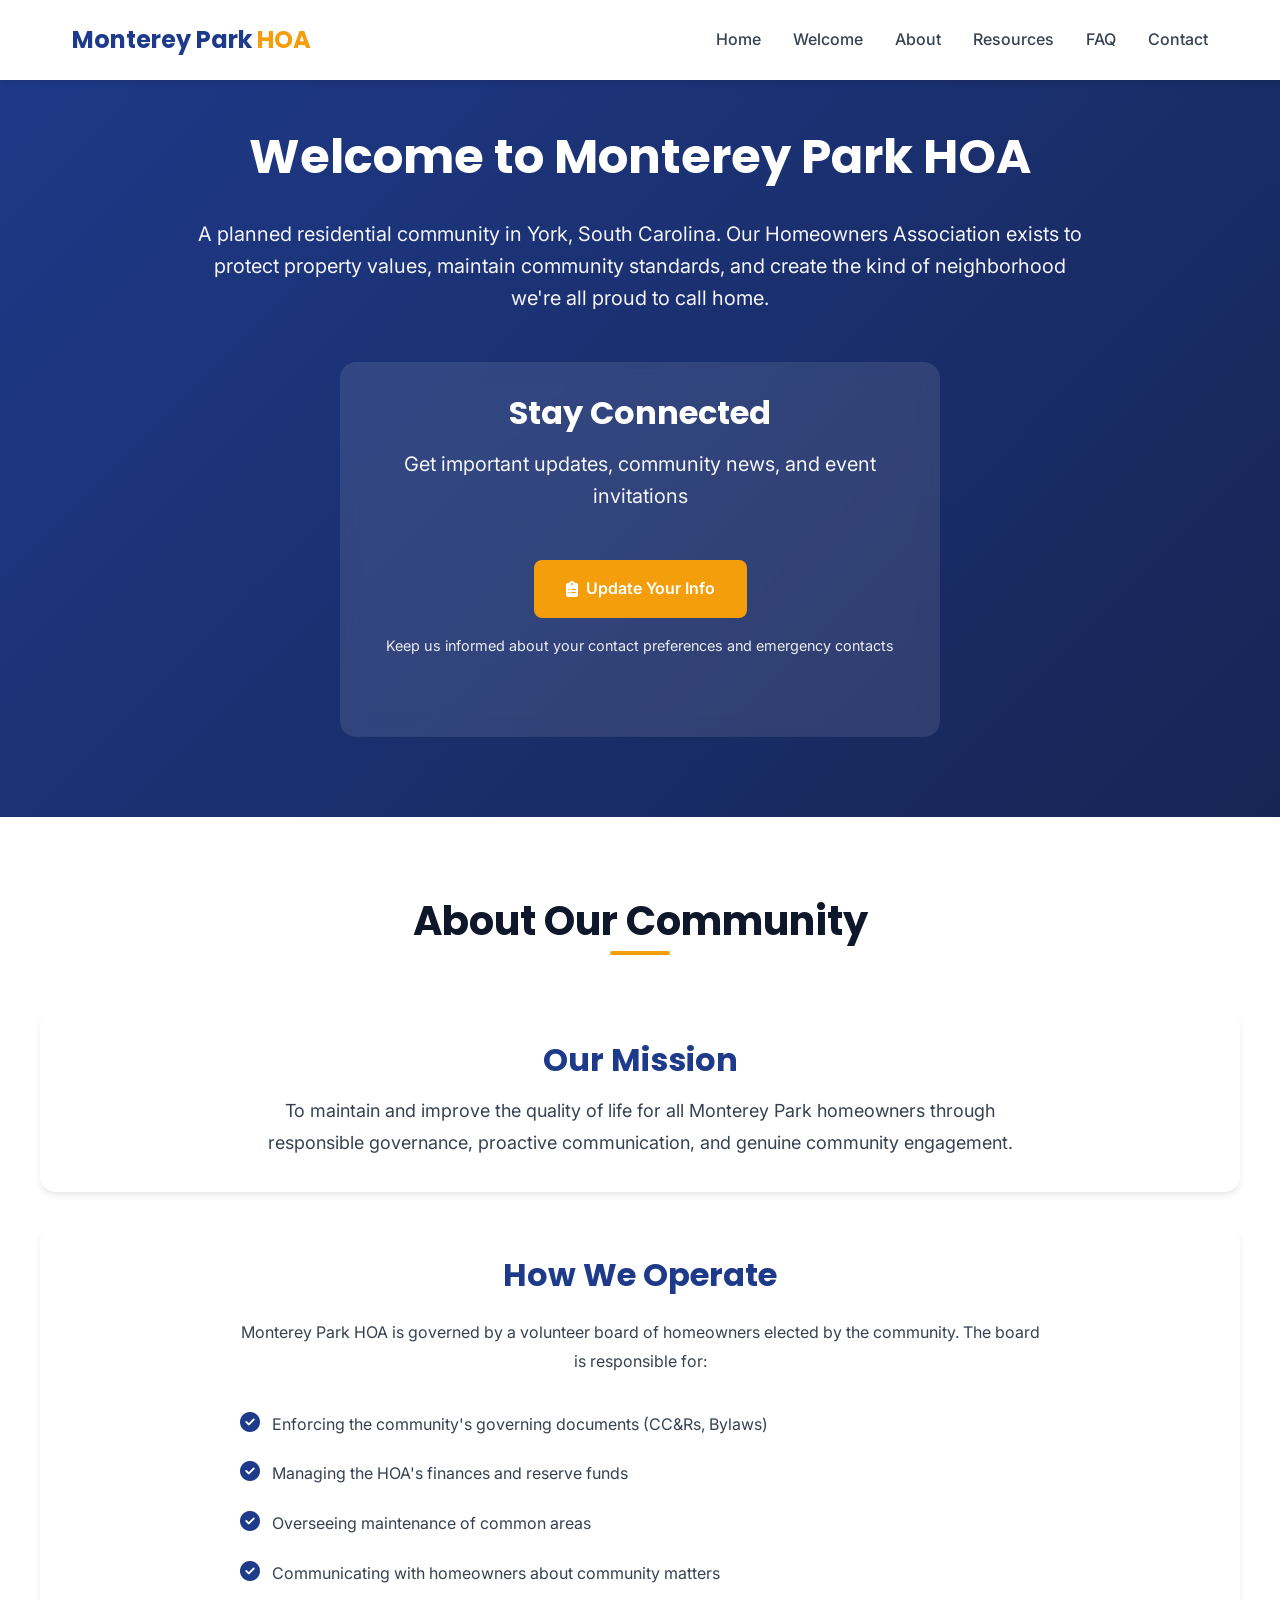
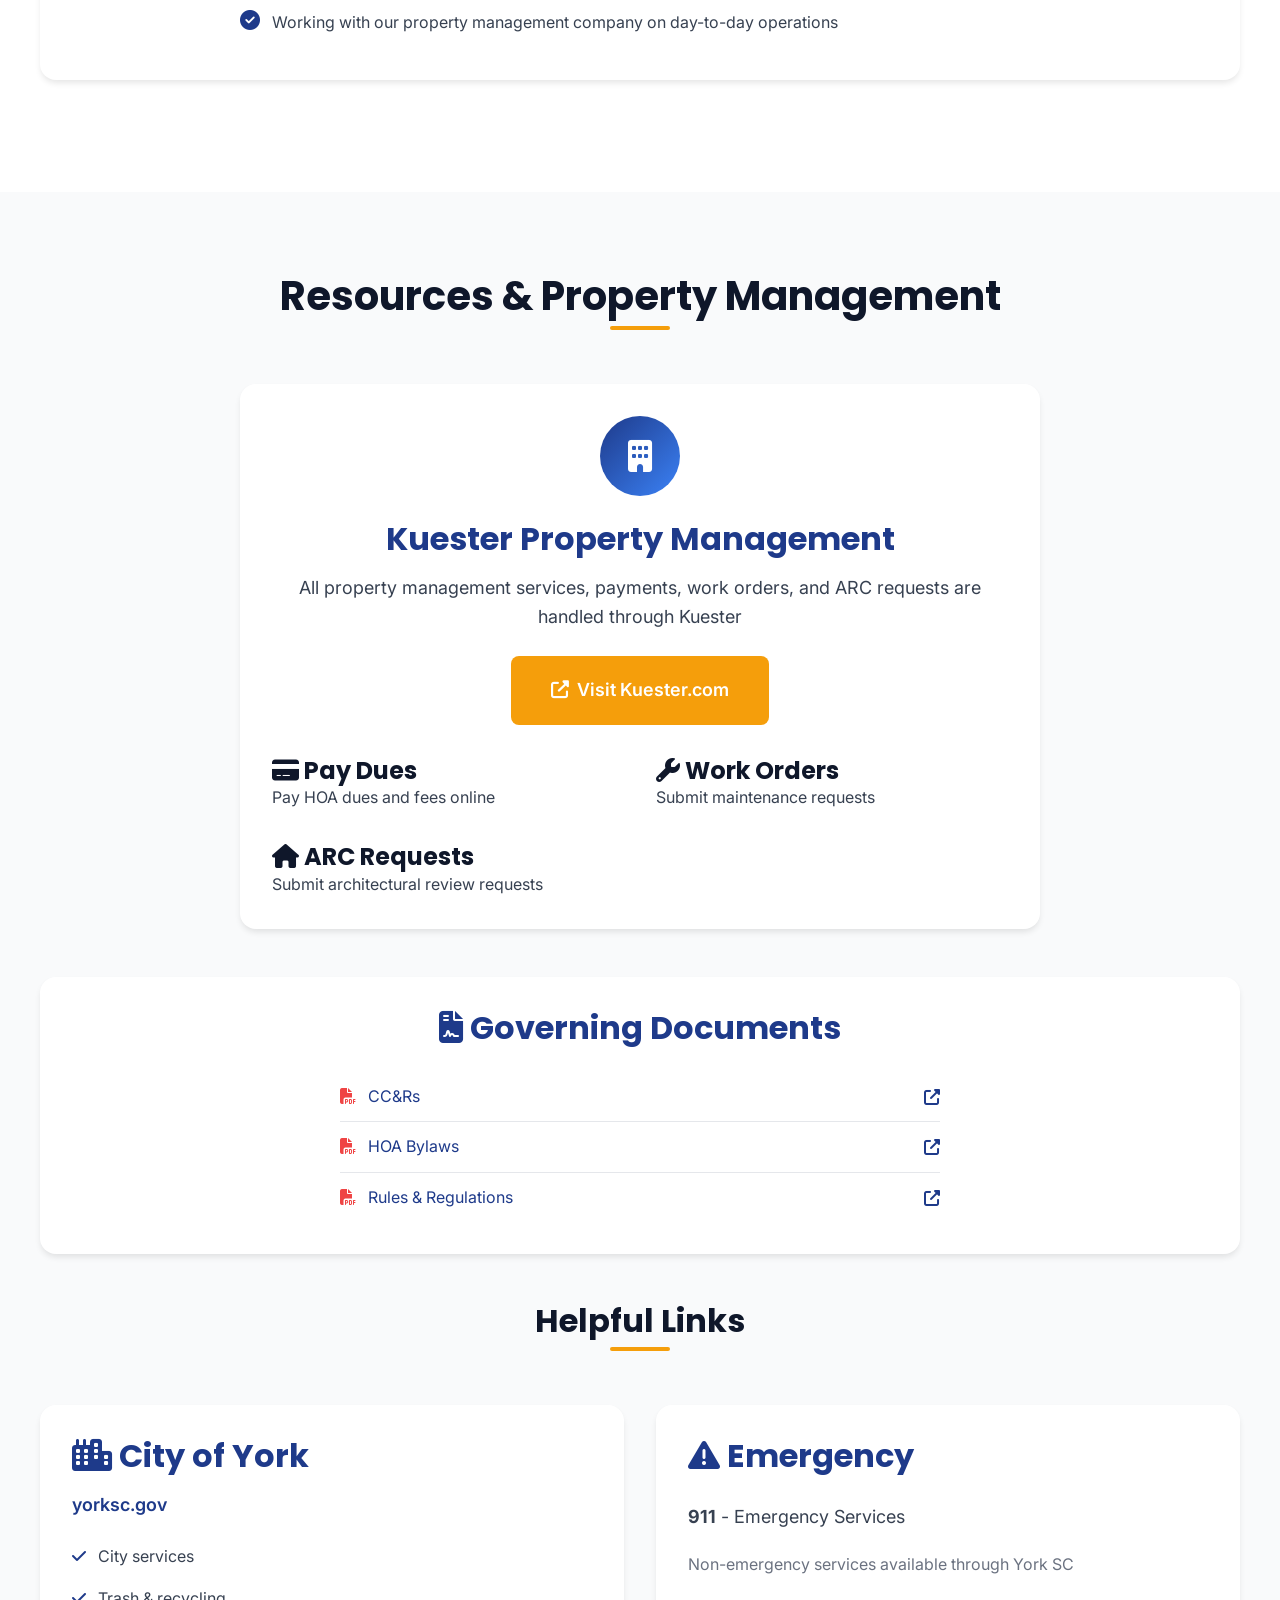
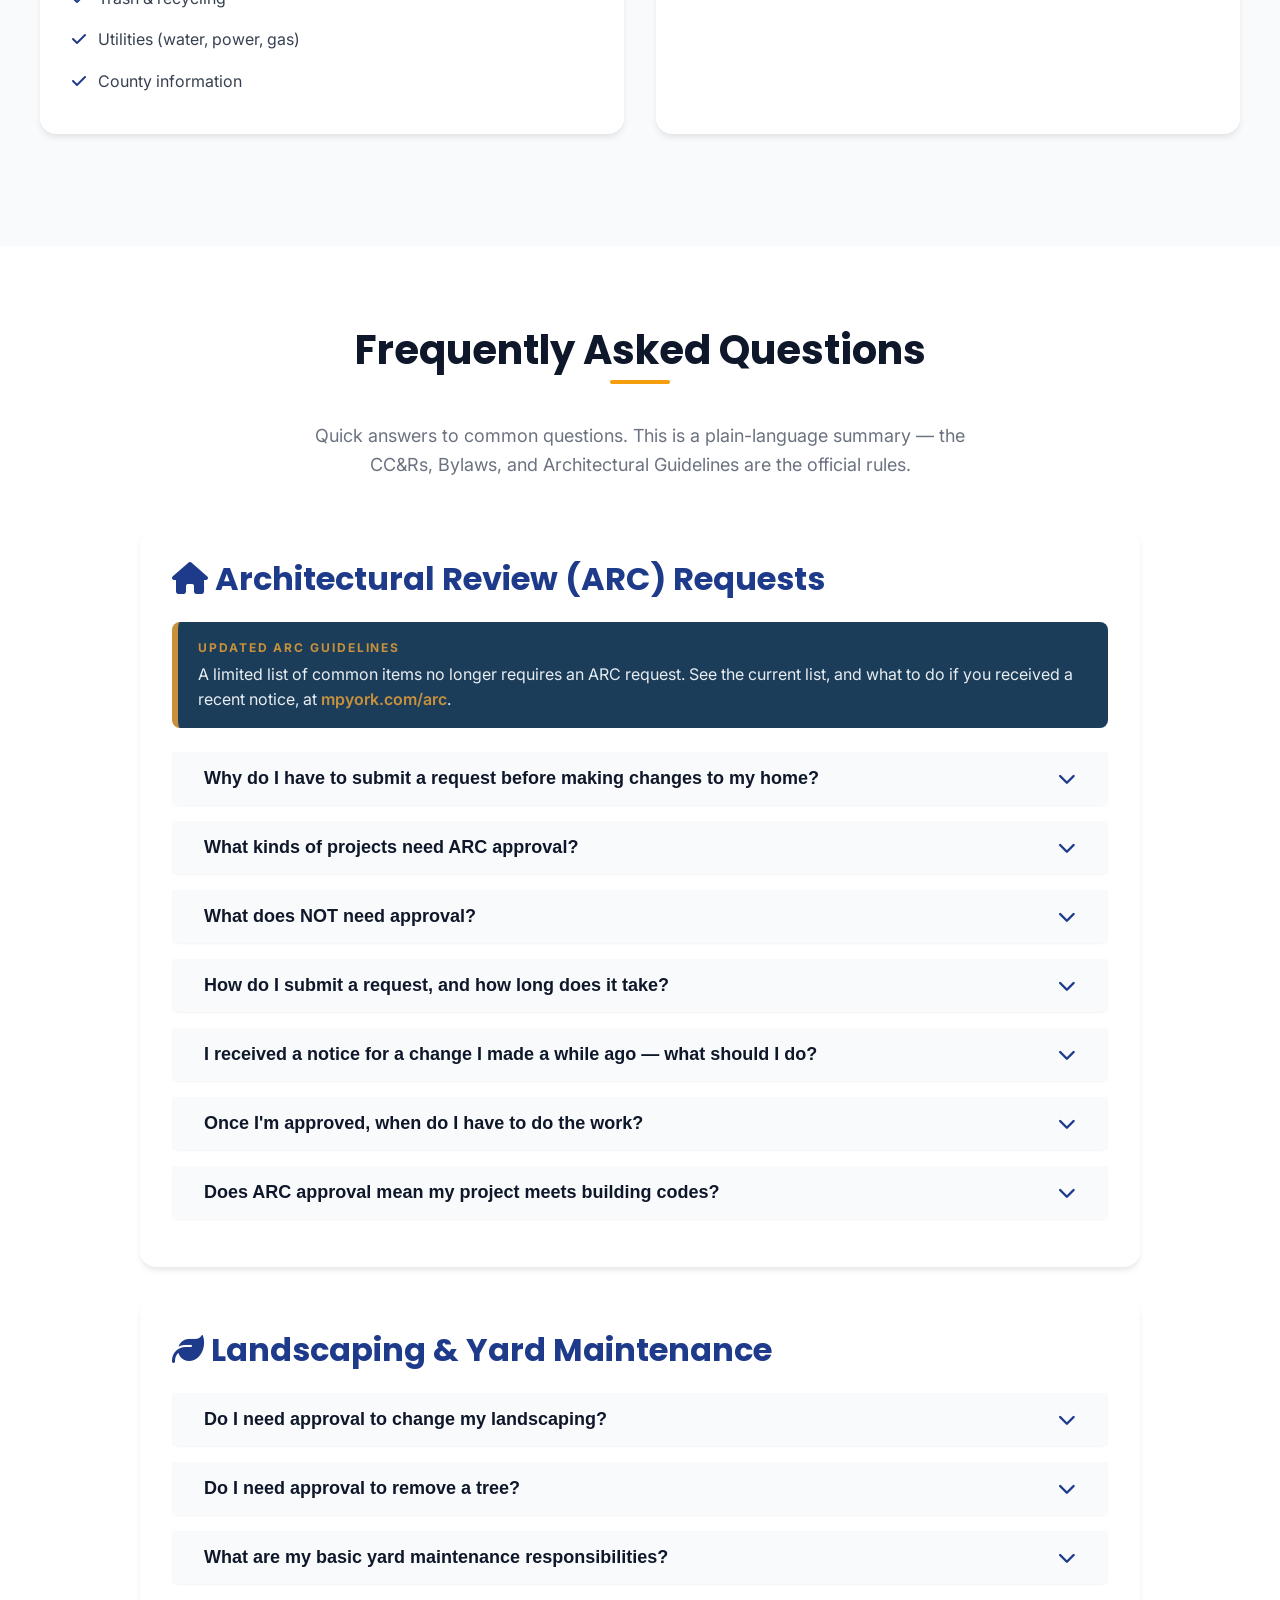
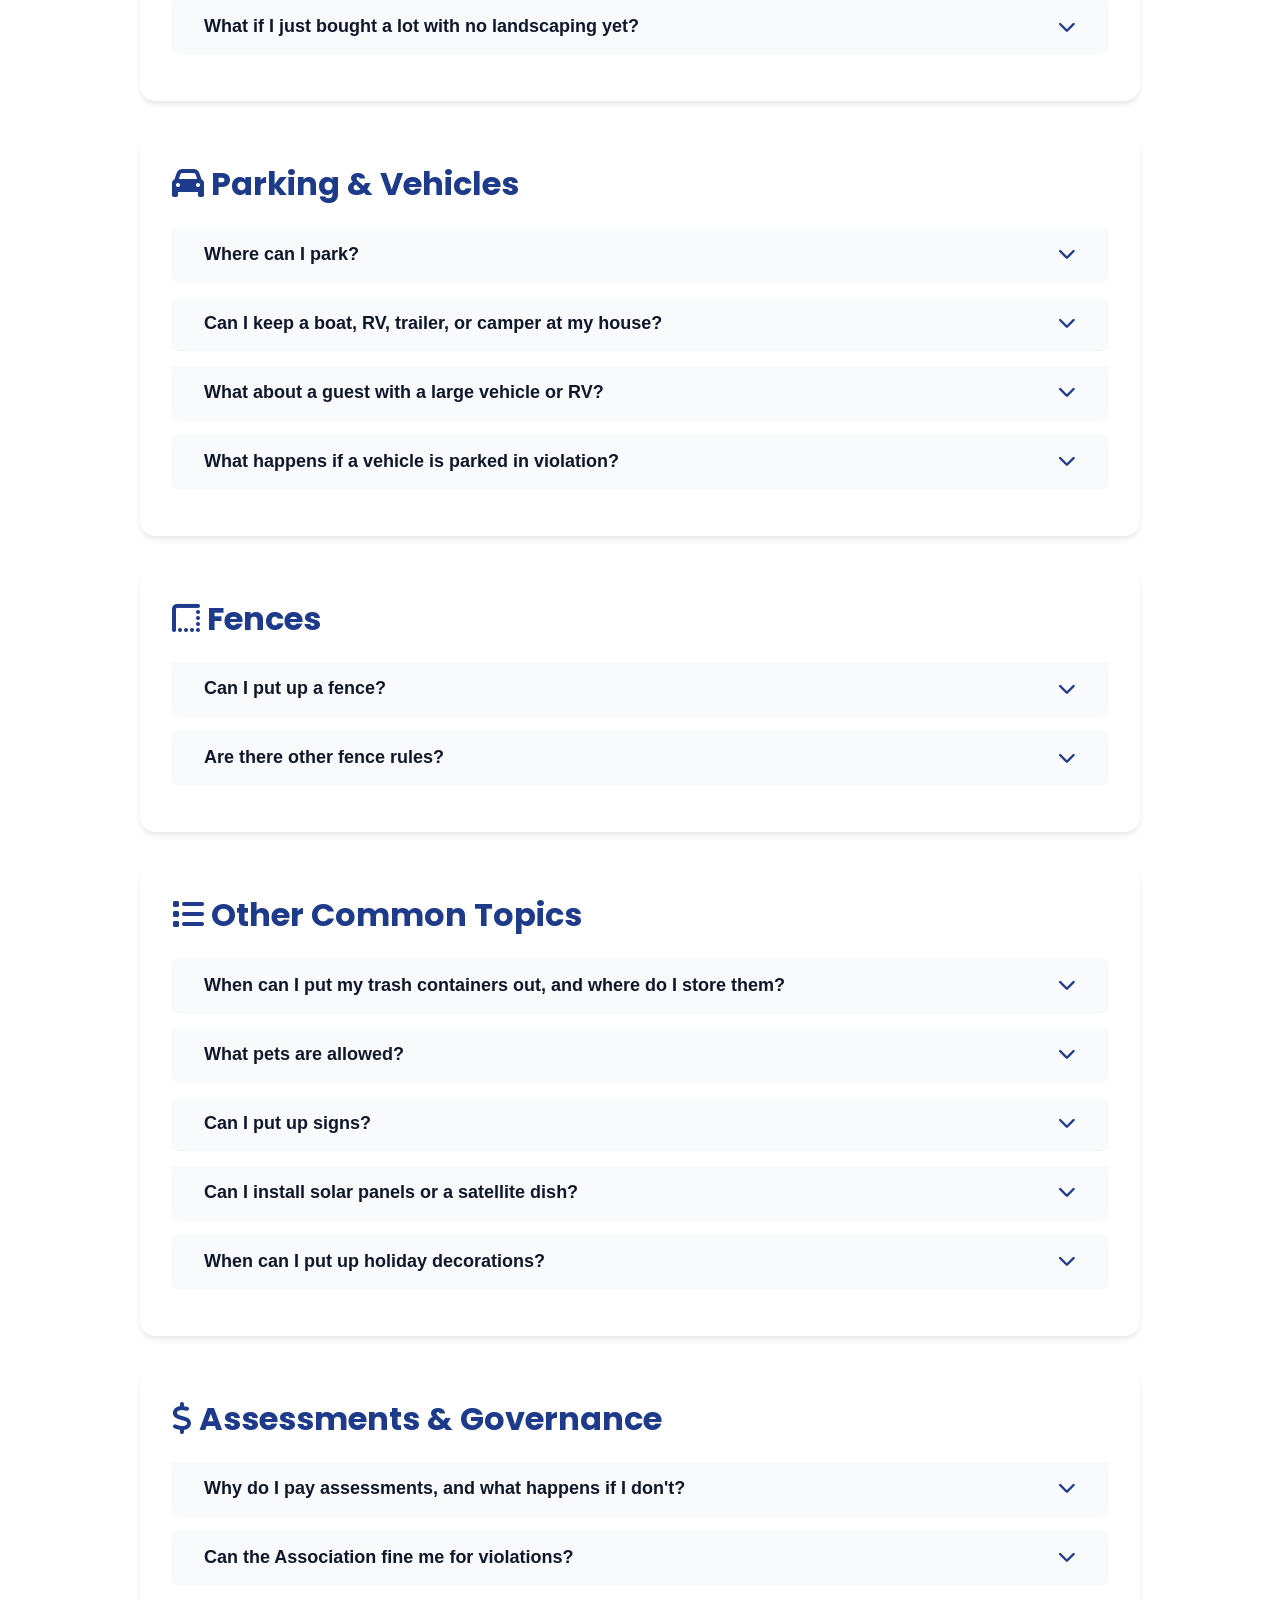
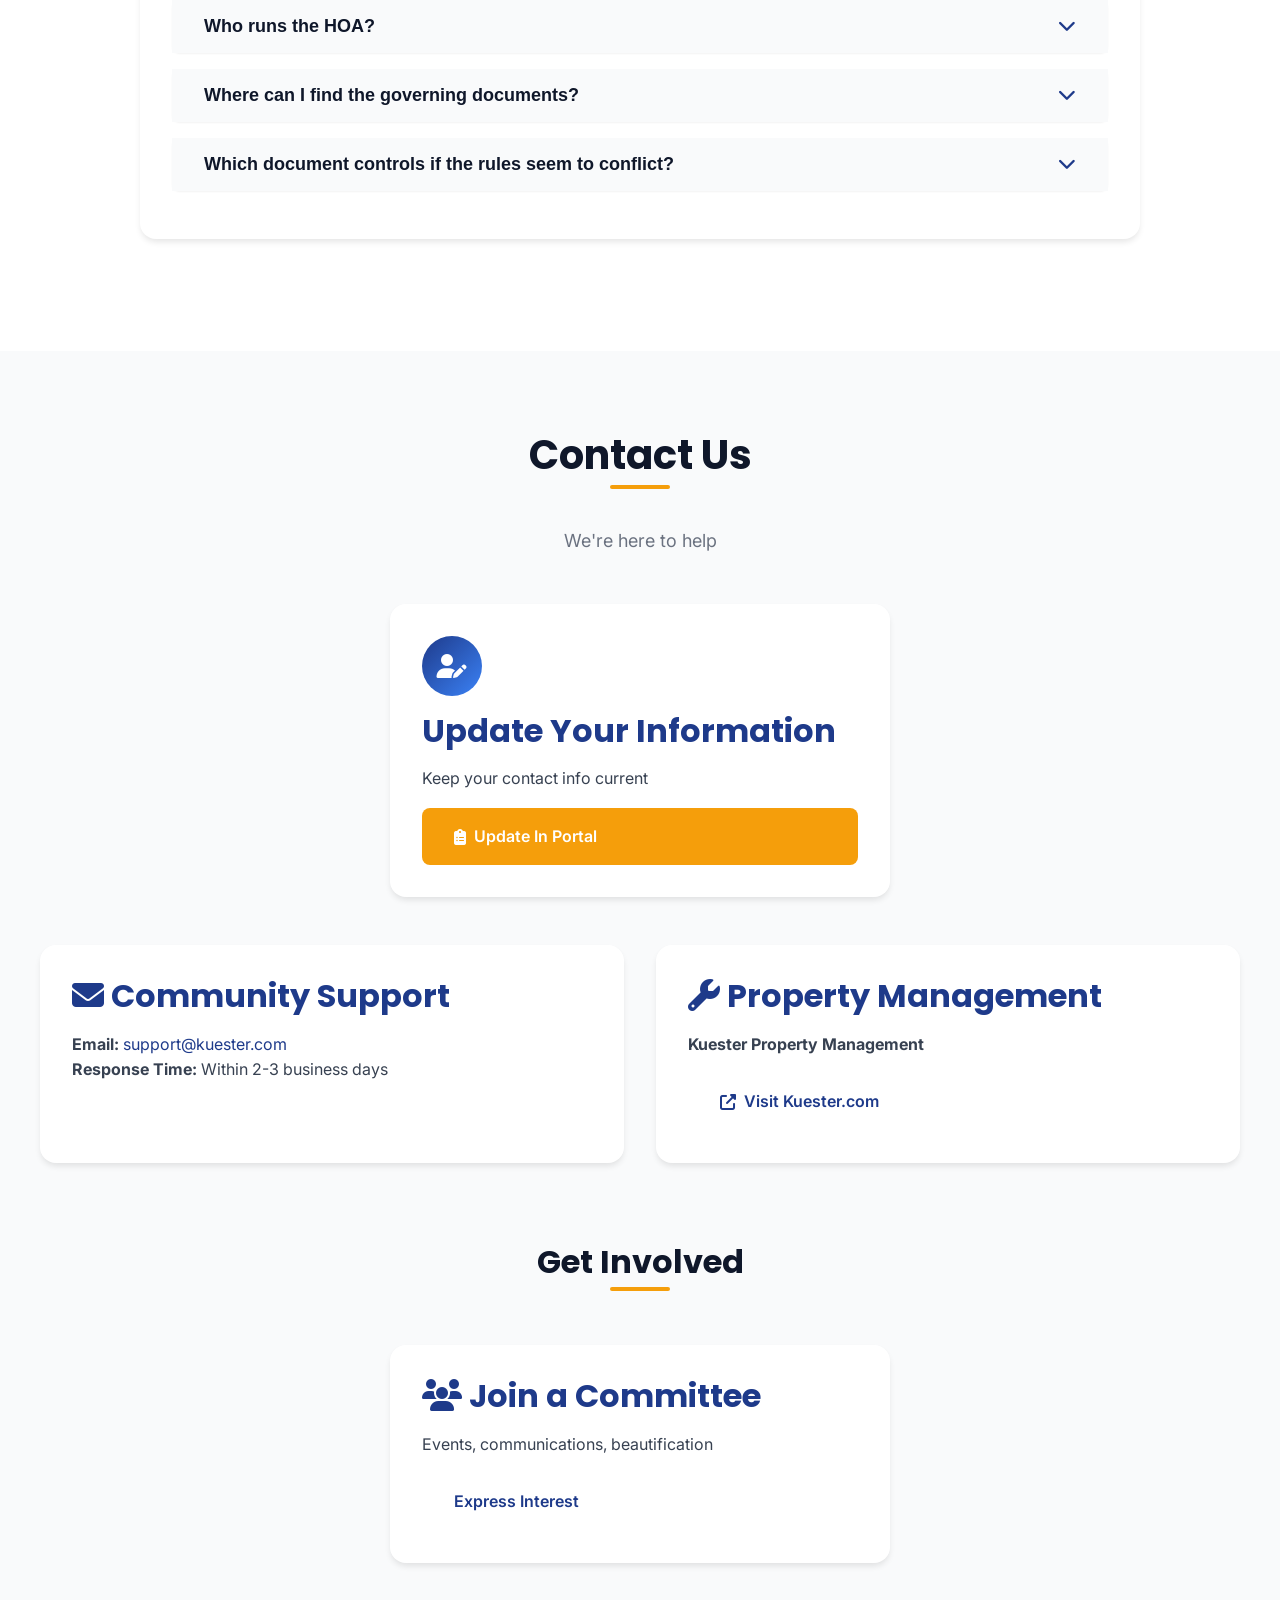
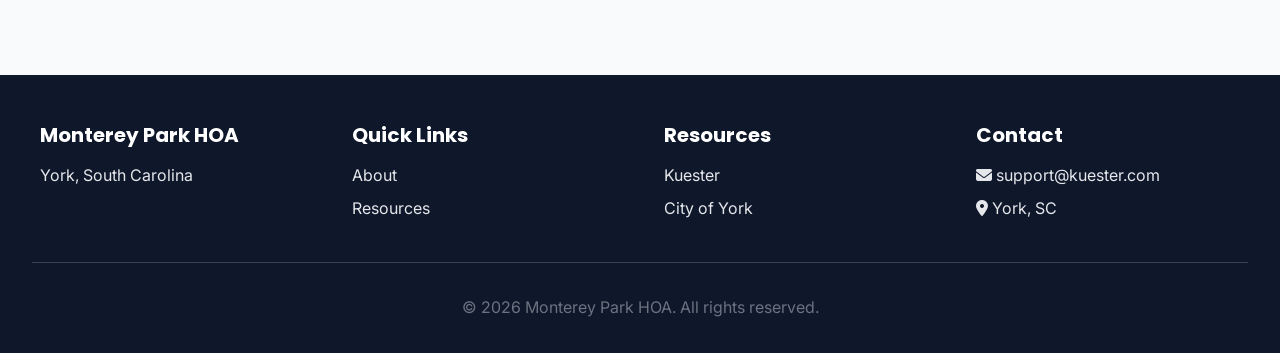
==== commit 3fe6ce5f: "Update index.html" ====
--- a/index.html
+++ b/index.html
@@ -83,9 +83,7 @@
 
           <!-- Hidden placeholder used by the optional timed reveal below.
                It stays display:none until the target date/time passes. -->
-          <a href="pm.html" id="voteNowAuto" class="btn btn-primary" style="display: none; margin-left: 0.75rem; background: #C7913B; border-color: #C7913B;">
-            <i class="fas fa-check-to-slot"></i> Choose a Property Management Company
-          </a>
+         
 
           <p style="font-size: 0.9rem; margin-top: 1rem; opacity: 0.9;">
             Keep us informed about your contact preferences and emergency contacts
